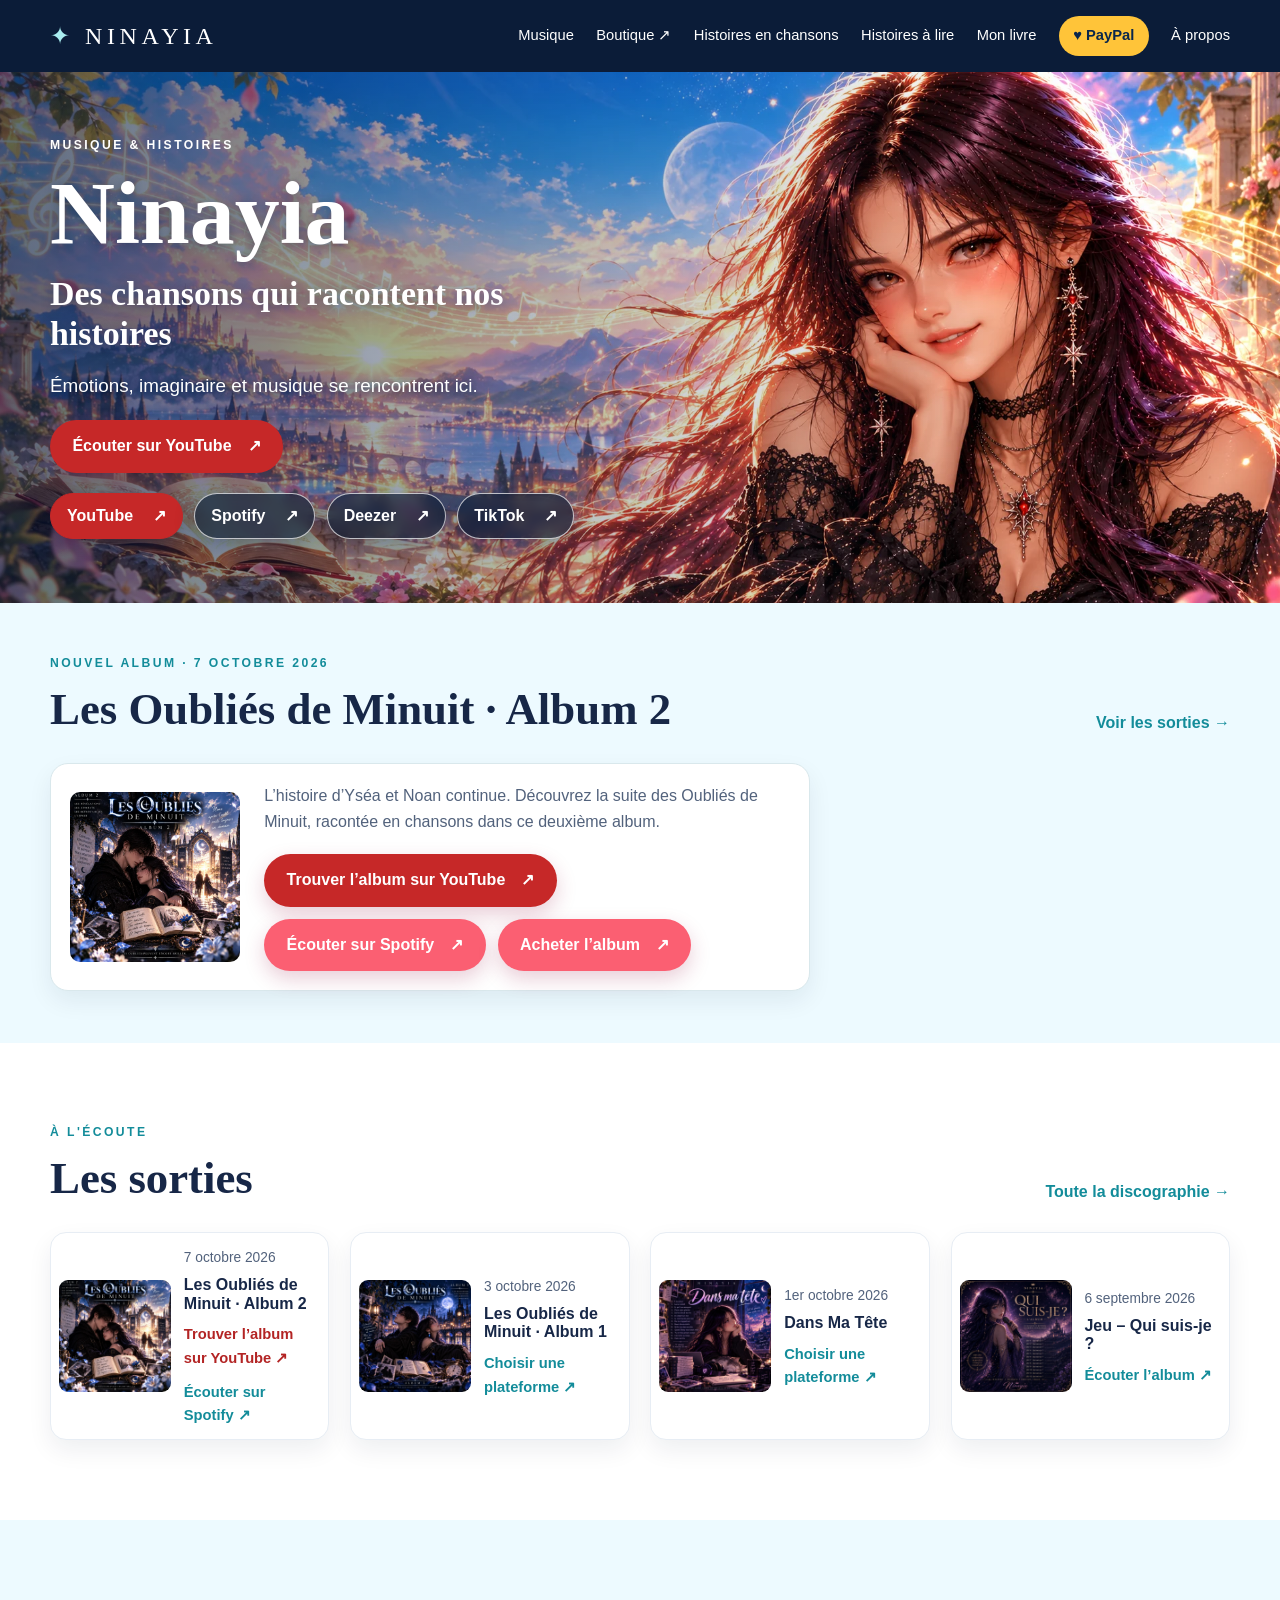
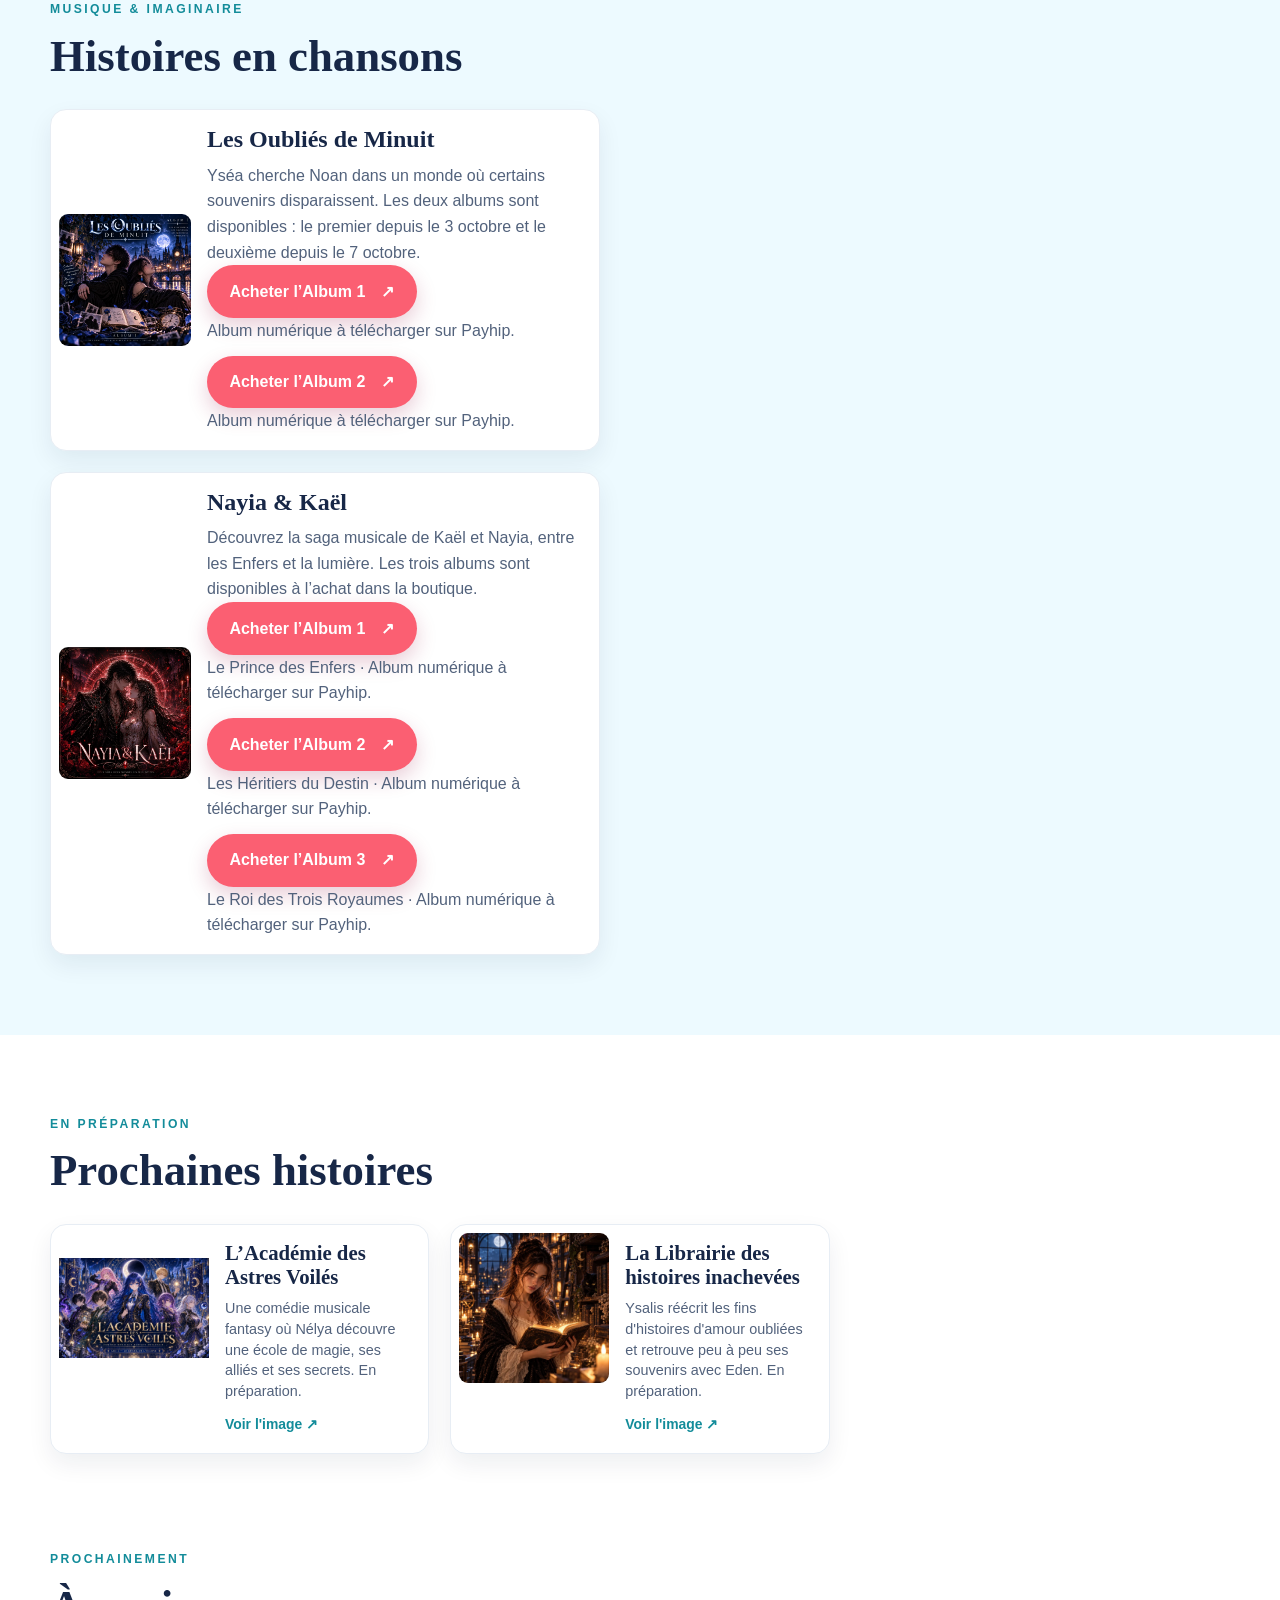
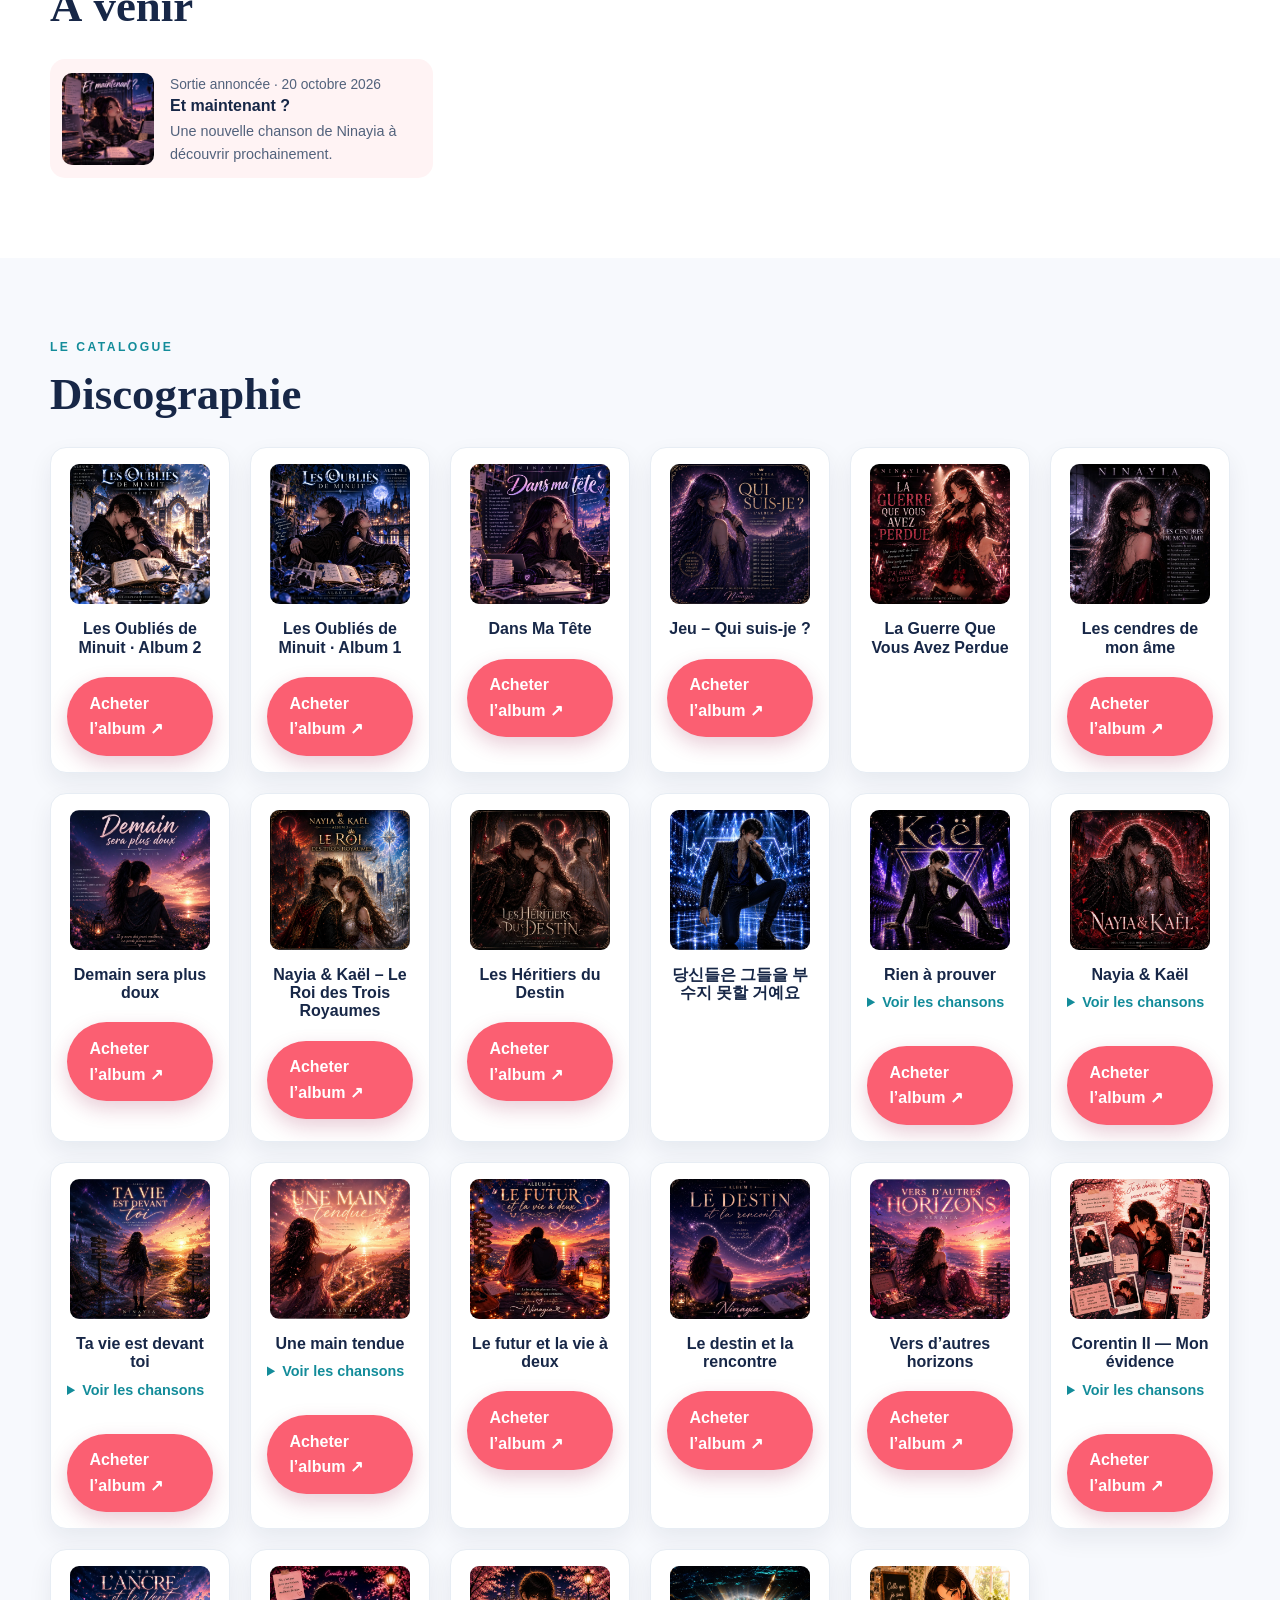
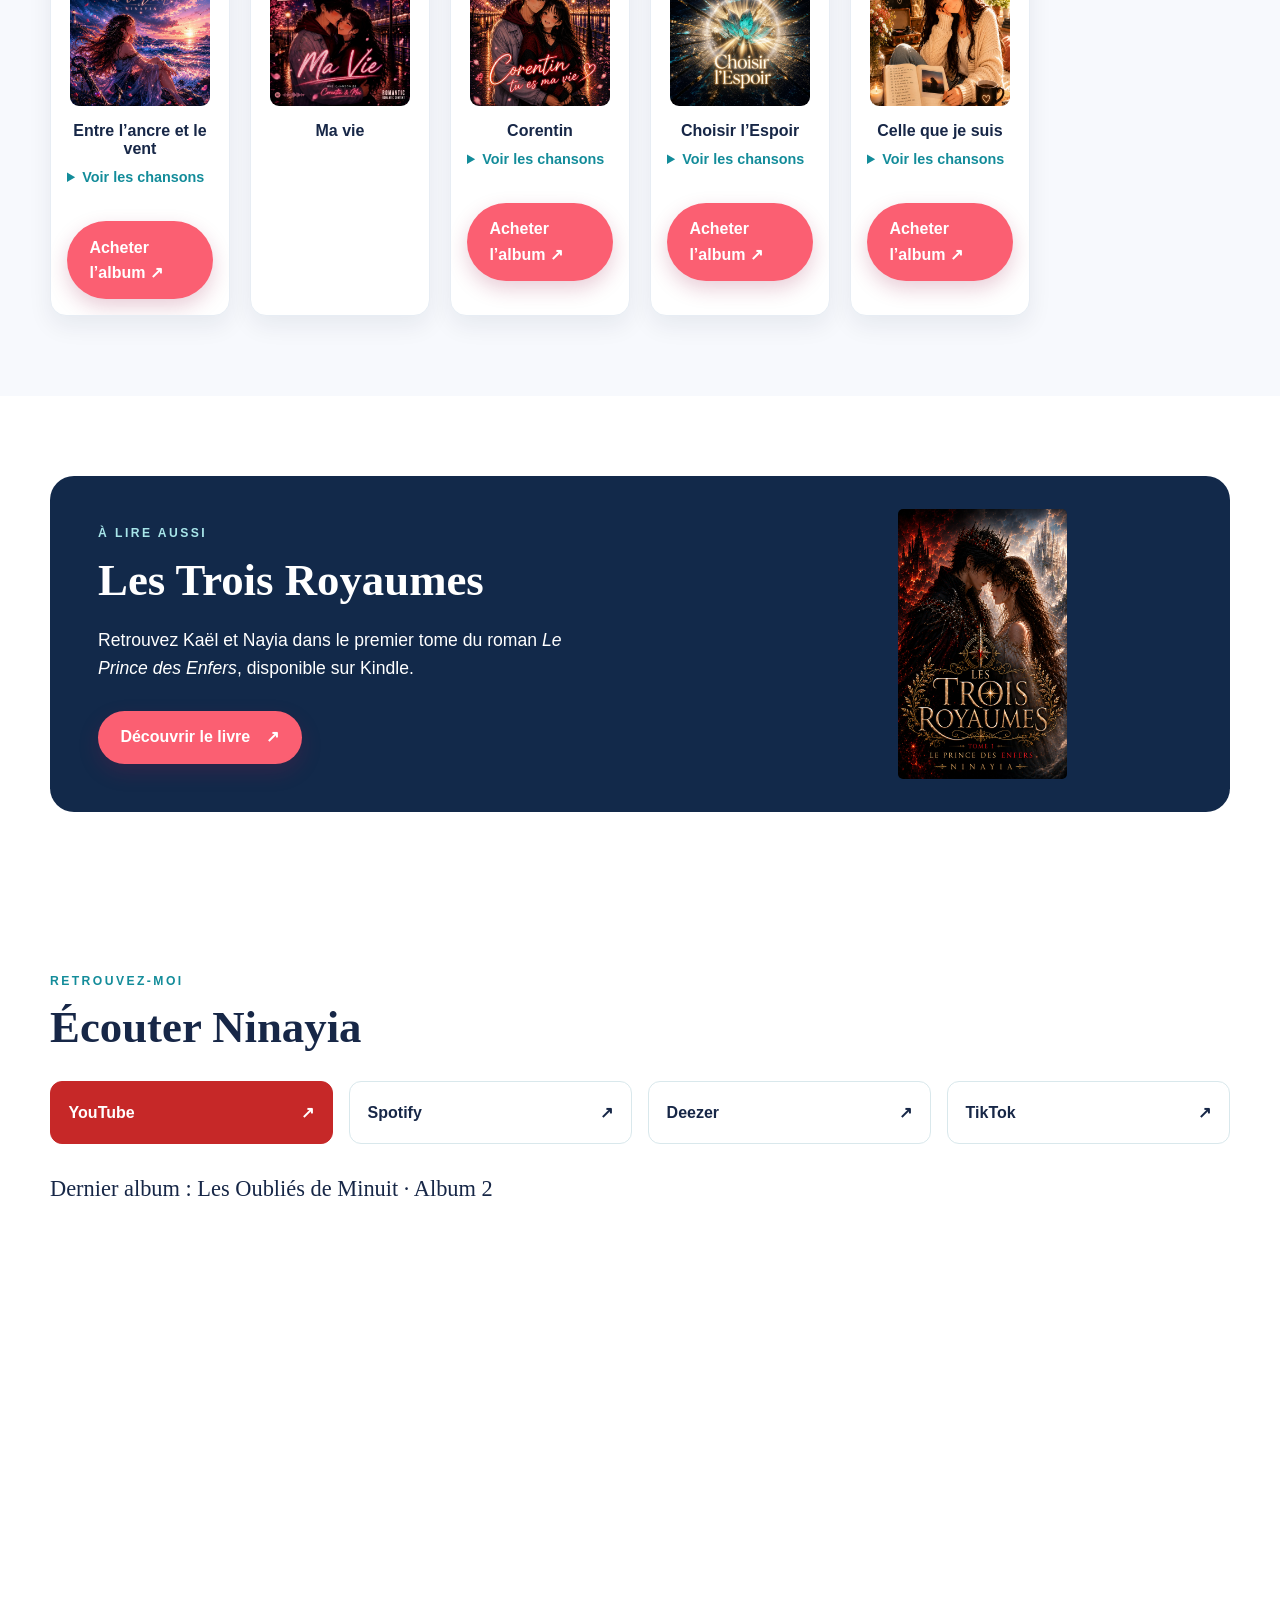
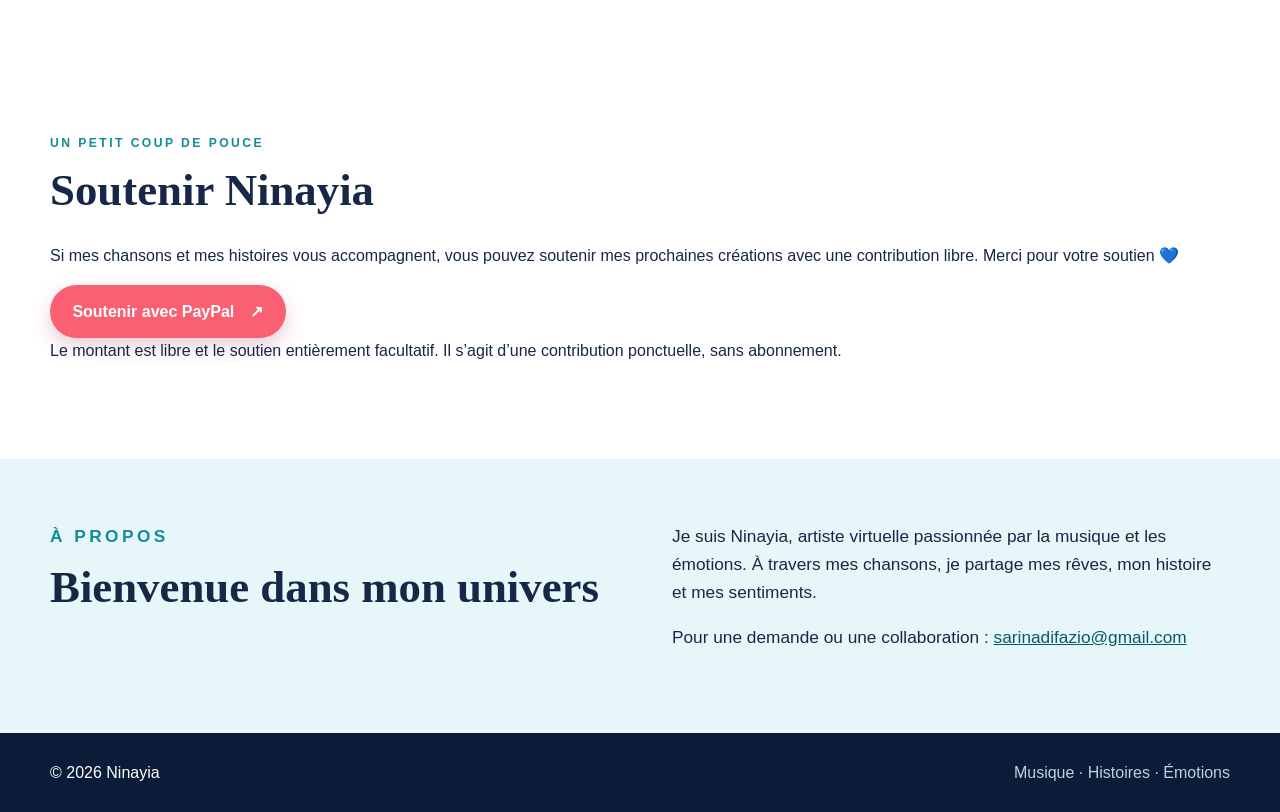
==== index.html @ a4e11595 "Refresh catalogue cache for Ta vie est devant toi" ====
<!doctype html>
<html lang="fr">
<head>
  <meta charset="utf-8">
  <meta name="viewport" content="width=device-width, initial-scale=1">
  <meta name="google-site-verification" content="YjbAkp1KEgw3qsGIYtXvXOA59APlcBihhkhhGOFup78" />
  <meta name="description" content="Découvrez Ninayia : albums, chansons originales et histoires racontées en musique. Explorez les univers de Nayia et Kaël, Les Oubliés de Minuit et les prochaines histoires.">
  <link rel="canonical" href="https://sarinadi.github.io/Ninayia/">
  <meta property="og:type" content="website">
  <meta property="og:title" content="Ninayia — Musique et histoires en chansons">
  <meta property="og:description" content="Chansons originales, albums et univers fantastiques racontés en musique.">
  <meta property="og:url" content="https://sarinadi.github.io/Ninayia/">
  <title>Ninayia — Albums, musique et histoires en chansons</title>
  <link rel="stylesheet" href="style.css?v=20261009-paypal">
  <style>
    .youtube-primary{background:#c62828;color:#fff}
    .youtube-primary:hover,.youtube-primary:focus-visible{background:#a61f1f;color:#fff}
    .hero-platforms .youtube-primary,.platforms .youtube-primary{background:#c62828;color:#fff;border-color:#c62828}
    .hero-platforms .youtube-primary:hover,.platforms .youtube-primary:hover{background:#a61f1f;color:#fff}
    .listening-actions{display:flex;flex-wrap:wrap;gap:.75rem;align-items:center}
    .release-card .youtube-link{display:block;color:#b32424}
  </style>
</head>
<body>
  <a class="skip" href="#contenu">Aller au contenu</a>
  <header class="site-header"><nav class="nav wrap" aria-label="Navigation principale">
    <a class="brand" href="index.html" aria-label="Ninayia, accueil"><span aria-hidden="true">✦</span> NINAYIA</a>
    <div class="nav-links"><a href="#musique">Musique</a><a href="https://payhip.com/Ninayia" target="_blank" rel="noopener noreferrer">Boutique <span aria-hidden="true">↗</span></a><a href="#histoires">Histoires en chansons</a><a href="histoires.html">Histoires à lire</a><a href="livre.html">Mon livre</a><a class="paypal-nav" href="https://www.paypal.com/donate/?business=97RWQAK34L696&amp;no_recurring=1&amp;currency_code=EUR" target="_blank" rel="noopener noreferrer" aria-label="Soutenir Ninayia avec PayPal">♥ PayPal</a><a href="#apropos">À propos</a></div>
  </nav></header>
  <main id="contenu">
    <section class="hero" aria-labelledby="hero-title"><div class="hero-inner wrap">
      <p class="eyebrow">Musique & histoires</p><h1 id="hero-title"><span class="hero-name">Ninayia</span><span class="hero-line">Des chansons qui racontent nos histoires</span></h1>
      <p>Émotions, imaginaire et musique se rencontrent ici.</p><a class="button youtube-primary" href="https://www.youtube.com/@Ninayia29" target="_blank" rel="noopener noreferrer">Écouter sur YouTube <span aria-hidden="true">↗</span></a>
      <nav class="hero-platforms" aria-label="Retrouver Ninayia sur les plateformes">
        <a class="youtube-primary" href="https://www.youtube.com/@Ninayia29" target="_blank" rel="noopener noreferrer">YouTube <span aria-hidden="true">↗</span></a>
        <a href="https://open.spotify.com/intl-fr/artist/1R3pg5xXF15uyrTNSZ6ivT" target="_blank" rel="noopener noreferrer">Spotify <span aria-hidden="true">↗</span></a>
        <a href="https://www.deezer.com/fr/artist/387460251" target="_blank" rel="noopener noreferrer">Deezer <span aria-hidden="true">↗</span></a>
                <a href="https://www.tiktok.com/@ninayia29" target="_blank" rel="noopener noreferrer">TikTok <span aria-hidden="true">↗</span></a>
      </nav>
    </div></section>
    <section id="ecouter" class="section featured-listening" aria-labelledby="ecouter-title"><div class="wrap">
      <div class="section-heading"><div><p class="eyebrow">Nouvel album · 7 octobre 2026</p><h2 id="ecouter-title">Les Oubliés de Minuit · Album 2</h2></div><a class="text-link" href="#musique">Voir les sorties <span aria-hidden="true">→</span></a></div>
      <div class="featured-album"><img src="assets/covers/album-2-les-oublies-de-minuit.webp" alt="Jaquette de Les Oubliés de Minuit · Album 2" width="1000" height="1000"><div><p>L’histoire d’Yséa et Noan continue. Découvrez la suite des Oubliés de Minuit, racontée en chansons dans ce deuxième album.</p><div class="listening-actions"><a class="button youtube-primary" href="https://www.youtube.com/@Ninayia29/search?query=Les%20Oubli%C3%A9s%20de%20Minuit" target="_blank" rel="noopener noreferrer">Trouver l’album sur YouTube <span aria-hidden="true">↗</span></a><a class="button" href="https://open.spotify.com/album/0u3WfFBbKsYdzRd0jKQDyH" target="_blank" rel="noopener noreferrer">Écouter sur Spotify <span aria-hidden="true">↗</span></a><a class="button" href="https://payhip.com/b/RWbuJ" target="_blank" rel="noopener noreferrer">Acheter l’album <span aria-hidden="true">↗</span></a></div></div></div>
    </div></section>
    <section id="musique" class="section wrap">
      <div class="section-heading"><div><p class="eyebrow">À l'écoute</p><h2>Les sorties</h2></div><a class="text-link" href="#discographie">Toute la discographie <span aria-hidden="true">→</span></a></div>
      <div class="release-grid">
        <article class="release-card"><img src="assets/covers/album-2-les-oublies-de-minuit.webp" alt="Jaquette de Les Oubliés de Minuit · Album 2" width="1000" height="1000"><div><span class="meta">7 octobre 2026</span><h3>Les Oubliés de Minuit · Album 2</h3><a class="text-link youtube-link" href="https://www.youtube.com/@Ninayia29/search?query=Les%20Oubli%C3%A9s%20de%20Minuit" target="_blank" rel="noopener noreferrer">Trouver l’album sur YouTube <span aria-hidden="true">↗</span></a><a class="text-link" href="https://open.spotify.com/album/0u3WfFBbKsYdzRd0jKQDyH" target="_blank" rel="noopener noreferrer">Écouter sur Spotify <span aria-hidden="true">↗</span></a></div></article>
        <article class="release-card"><img src="assets/covers/album-1-les-oublies-de-minuit.webp" alt="Jaquette de Les Oubliés de Minuit · Album 1" width="1000" height="1000"><div><span class="meta">3 octobre 2026</span><h3>Les Oubliés de Minuit · Album 1</h3><a class="text-link" href="#plateformes">Choisir une plateforme <span aria-hidden="true">↗</span></a></div></article>
        <article class="release-card"><img src="assets/covers/dans-ma-tete.webp" alt="Jaquette de Dans Ma Tête" width="1000" height="1000"><div><span class="meta">1er octobre 2026</span><h3>Dans Ma Tête</h3><a class="text-link" href="#plateformes">Choisir une plateforme <span aria-hidden="true">↗</span></a></div></article>
        <article class="release-card"><img src="assets/covers/album-jeu-qui-suis-je.webp" alt="Jaquette de Jeu – Qui suis-je ?" width="1000" height="1000"><div><span class="meta">6 septembre 2026</span><h3>Jeu – Qui suis-je ?</h3><a class="text-link" href="#plateformes">Écouter l’album <span aria-hidden="true">↗</span></a></div></article>
      </div>
    </section>
    <section id="histoires" class="stories-section"><div class="wrap">
      <div class="section-heading"><div><p class="eyebrow">Musique & imaginaire</p><h2>Histoires en chansons</h2></div></div>
      <div class="story-grid">
        <article class="story-card"><img src="assets/covers/album-1-les-oublies-de-minuit.webp" alt="Jaquette de l'album 1 des Oubliés de Minuit" loading="lazy" width="1000" height="1000"><div><h3>Les Oubliés de Minuit</h3><p>Yséa cherche Noan dans un monde où certains souvenirs disparaissent. Les deux albums sont disponibles : le premier depuis le 3 octobre et le deuxième depuis le 7 octobre.</p><a class="button" href="https://payhip.com/b/GWx9a" target="_blank" rel="noopener noreferrer" aria-label="Acheter Les Oubliés de Minuit — Album 1 sur Payhip">Acheter l’Album 1 <span aria-hidden="true">↗</span></a><p>Album numérique à télécharger sur Payhip.</p><a class="button" href="https://payhip.com/b/RWbuJ" target="_blank" rel="noopener noreferrer" aria-label="Acheter Les Oubliés de Minuit — Album 2 sur Payhip" style="margin-top:.75rem">Acheter l’Album 2 <span aria-hidden="true">↗</span></a><p>Album numérique à télécharger sur Payhip.</p></div></article>
        <article class="story-card"><img src="assets/covers/nayia-kael.webp" alt="Jaquette de Nayia & Kaël" loading="lazy" width="1000" height="1000"><div><h3>Nayia & Kaël</h3><p>Découvrez la saga musicale de Kaël et Nayia, entre les Enfers et la lumière. Les trois albums sont disponibles à l’achat dans la boutique.</p><a class="button" href="https://payhip.com/b/iKWJe" target="_blank" rel="noopener noreferrer" aria-label="Acheter Kaël et Nayia — Album 1 : Le Prince des Enfers sur Payhip">Acheter l’Album 1 <span aria-hidden="true">↗</span></a><p>Le Prince des Enfers · Album numérique à télécharger sur Payhip.</p><a class="button" href="https://payhip.com/b/RAnzd" target="_blank" rel="noopener noreferrer" aria-label="Acheter Kaël et Nayia — Album 2 : Les Héritiers du Destin sur Payhip" style="margin-top:.75rem">Acheter l’Album 2 <span aria-hidden="true">↗</span></a><p>Les Héritiers du Destin · Album numérique à télécharger sur Payhip.</p><a class="button" href="https://payhip.com/b/3WVhT" target="_blank" rel="noopener noreferrer" aria-label="Acheter Kaël et Nayia — Album 3 : Le Roi des Trois Royaumes sur Payhip" style="margin-top:.75rem">Acheter l’Album 3 <span aria-hidden="true">↗</span></a><p>Le Roi des Trois Royaumes · Album numérique à télécharger sur Payhip.</p></div></article>
      </div>
    </div></section>
    <section id="prochaines-histoires" class="section wrap future-stories">
      <div class="section-heading"><div><p class="eyebrow">En préparation</p><h2>Prochaines histoires</h2></div></div>
      <div class="story-grid future-grid">
        <article class="story-card"><img src="assets/stories/academie-astres-voiles.webp" alt="Nélya, Mélya, Elyan, Kaïros, Naël, Elarys et Astréa devant l’Académie des Astres Voilés" loading="lazy" width="1536" height="1024"><div><h3>L’Académie des Astres Voilés</h3><p>Une comédie musicale fantasy où Nélya découvre une école de magie, ses alliés et ses secrets. En préparation.</p><a class="text-link" href="assets/stories/academie-astres-voiles.webp" target="_blank" rel="noopener">Voir l'image ↗</a></div></article>
        <article class="story-card"><img src="assets/stories/librairie-ysalis.webp" alt="Ysalis et un livre lumineux dans la librairie des histoires inachevées" loading="lazy" width="800" height="800"><div><h3>La Librairie des histoires inachevées</h3><p>Ysalis réécrit les fins d'histoires d'amour oubliées et retrouve peu à peu ses souvenirs avec Eden. En préparation.</p><a class="text-link" href="assets/stories/librairie-ysalis.webp" target="_blank" rel="noopener">Voir l'image ↗</a></div></article>
      </div>
    </section>
    <section id="a-venir" class="section wrap upcoming" aria-labelledby="a-venir-title">
      <div class="section-heading"><div><p class="eyebrow">Prochainement</p><h2 id="a-venir-title">À venir</h2></div></div>
      <div class="upcoming-grid"><article><img src="assets/covers/et-maintenant.svg" alt="Jaquette originale de Et maintenant ?" width="800" height="800" loading="lazy"><div><span class="meta">Sortie annoncée · 20 octobre 2026</span><h3>Et maintenant ?</h3><p>Une nouvelle chanson de Ninayia à découvrir prochainement.</p></div></article></div>
    </section>
    <section id="discographie" class="section discography"><div class="wrap"><div class="section-heading"><div><p class="eyebrow">Le catalogue</p><h2>Discographie</h2></div></div><div id="catalogue" class="catalogue-grid"></div></div></section>
    <section class="book-teaser wrap"><div><p class="eyebrow">À lire aussi</p><h2>Les Trois Royaumes</h2><p>Retrouvez Kaël et Nayia dans le premier tome du roman <em>Le Prince des Enfers</em>, disponible sur Kindle.</p><a class="button" href="livre.html">Découvrir le livre <span aria-hidden="true">↗</span></a></div><div class="book-teaser-art"><img src="assets/couverture-les-trois-royaumes.jpg" alt="Couverture du roman Les Trois Royaumes" loading="lazy" width="1248" height="2048"></div></section>
    <section id="plateformes" class="section wrap"><div class="section-heading"><div><p class="eyebrow">Retrouvez-moi</p><h2>Écouter Ninayia</h2></div></div><div class="platforms">
        <a class="youtube-primary" href="https://www.youtube.com/@Ninayia29" target="_blank" rel="noopener noreferrer">YouTube <span aria-hidden="true">↗</span></a>
      <a href="https://open.spotify.com/intl-fr/artist/1R3pg5xXF15uyrTNSZ6ivT" target="_blank" rel="noopener noreferrer">Spotify <span aria-hidden="true">↗</span></a>
      <a href="https://www.deezer.com/fr/artist/387460251" target="_blank" rel="noopener noreferrer">Deezer <span aria-hidden="true">↗</span></a>
            <a href="https://www.tiktok.com/@ninayia29" target="_blank" rel="noopener noreferrer">TikTok <span aria-hidden="true">↗</span></a>
    </div><div class="spotify-embed"><h3>Dernier album : Les Oubliés de Minuit · Album 2</h3><iframe title="Écouter Les Oubliés de Minuit · Album 2 sur Spotify" src="https://open.spotify.com/embed/album/0u3WfFBbKsYdzRd0jKQDyH" width="100%" height="352" style="border:0;border-radius:14px" allow="autoplay; clipboard-write; encrypted-media; fullscreen; picture-in-picture" loading="lazy"></iframe></div></section>
    <section id="soutenir" class="section wrap" aria-labelledby="soutenir-title">
      <div class="section-heading"><div><p class="eyebrow">Un petit coup de pouce</p><h2 id="soutenir-title">Soutenir Ninayia</h2></div></div>
      <p>Si mes chansons et mes histoires vous accompagnent, vous pouvez soutenir mes prochaines créations avec une contribution libre. Merci pour votre soutien 💙</p>
      <a class="button" href="https://www.paypal.com/donate/?business=97RWQAK34L696&amp;no_recurring=1&amp;currency_code=EUR" target="_blank" rel="noopener noreferrer">Soutenir avec PayPal <span aria-hidden="true">↗</span></a>
      <p>Le montant est libre et le soutien entièrement facultatif. Il s’agit d’une contribution ponctuelle, sans abonnement.</p>
    </section>
    <section id="apropos" class="about-section"><div class="wrap about-layout"><div><p class="eyebrow">À propos</p><h2>Bienvenue dans mon univers</h2></div><div><p>Je suis Ninayia, artiste virtuelle passionnée par la musique et les émotions. À travers mes chansons, je partage mes rêves, mon histoire et mes sentiments.</p><p>Pour une demande ou une collaboration : <a href="mailto:sarinadifazio@gmail.com">sarinadifazio@gmail.com</a></p></div></div></section>
  </main>
  <footer><div class="wrap">© 2026 Ninayia <span>Musique · Histoires · Émotions</span></div></footer>
  <script src="catalogue.js?v=20261010-boutique-ta-vie" defer></script>
<!-- Cloudflare Web Analytics -->
<script type="module" src="https://static.cloudflareinsights.com/beacon.min.js" data-cf-beacon='{"token":"de4c307391a5448eb5fc16b803e5e9bb"}'></script>
<!-- End Cloudflare Web Analytics -->
</body>
</html>
---- style.css ----
:root{--navy:#0b1c38;--ink:#172747;--muted:#52627c;--coral:#fb5f72;--teal:#138c9a;--paper:#fff;--mist:#edfaff}
*{box-sizing:border-box}html{scroll-behavior:smooth}body{margin:0;background:var(--paper);color:var(--ink);font:1rem/1.6 "Segoe UI",Arial,sans-serif}img{display:block;max-width:100%}a{color:inherit}h1,h2,h3,p{margin-top:0}h1,h2,h3{line-height:1.15}h1,h2,.brand{font-family:Georgia,serif}.wrap{width:min(1180px,calc(100% - 40px));margin-inline:auto}.skip{position:absolute;left:-999px;top:0;background:white;z-index:20;padding:1rem}.skip:focus{left:0}.site-header{background:var(--navy);color:white;position:sticky;top:0;z-index:10}.nav{display:flex;align-items:center;justify-content:space-between;gap:1.5rem;min-height:72px}.brand{text-decoration:none;letter-spacing:.19em;font-size:1.5rem;white-space:nowrap}.brand span{color:#a9edf0}.nav-links{display:flex;align-items:center;gap:1.4rem;flex-wrap:wrap}.nav-links a{text-decoration:none;font-size:.92rem}.nav-links a:hover,.nav-links a:focus-visible{color:#ffc6c2}a:focus-visible,summary:focus-visible{outline:3px solid #00b7c8;outline-offset:4px}.hero{background:#265d95 url("assets/ninayia-banner.webp") center/cover no-repeat;min-height:520px;color:#fff;display:flex;align-items:center;position:relative}.hero:before{content:"";position:absolute;inset:0;background:linear-gradient(90deg,rgba(4,23,56,.64),rgba(4,23,56,.25) 46%,transparent 78%)}.hero-inner{position:relative;padding-block:4rem}.hero h1{font-size:clamp(2.5rem,5.4vw,5.2rem);max-width:630px;margin-bottom:1rem;text-shadow:0 2px 12px #0b1c3866}.hero p:not(.eyebrow){font-size:1.18rem;max-width:450px;text-shadow:0 2px 8px #071c49}.eyebrow{color:var(--teal);font-size:.76rem;font-weight:800;letter-spacing:.2em;text-transform:uppercase;margin-bottom:.7rem}.hero .eyebrow{color:#fff}.button{display:inline-flex;gap:1rem;align-items:center;text-decoration:none;background:var(--coral);color:white;font-weight:700;border-radius:999px;padding:.85rem 1.4rem;box-shadow:0 8px 20px #99184836}.button:hover{background:#df4259}.section{padding-block:5rem}.section-heading{display:flex;justify-content:space-between;align-items:end;gap:1.5rem;margin-bottom:1.7rem}.section h2,.stories-section h2,.about-section h2,.book-teaser h2{font-size:clamp(2rem,3.5vw,3.4rem);margin:0}.text-link{color:var(--teal);font-weight:700;text-decoration:none}.release-grid{display:grid;grid-template-columns:repeat(4,1fr);gap:1.3rem}.release-card,.story-card,.catalogue-card{border:1px solid #e7edf4;border-radius:16px;overflow:hidden;background:#fff;box-shadow:0 10px 25px #101d3712}.release-card img,.catalogue-card img{width:100%;aspect-ratio:1;object-fit:cover}.release-card div{padding:1rem 1.15rem 1.25rem}.release-card h3{font-size:1.12rem;margin:.4rem 0 0}.meta{color:var(--muted);font-size:.86rem}.stories-section{padding-block:5rem;background:var(--mist)}.story-grid{display:grid;grid-template-columns:repeat(3,1fr);gap:1.3rem}.story-card img,.story-type{width:100%;height:230px;object-fit:cover;object-position:center 35%}.story-card div:last-child{padding:1.2rem}.story-card h3{font-family:Georgia,serif;font-size:1.5rem;margin-bottom:.55rem}.story-card p{color:var(--muted);margin:0}.story-illustrated{background:#142546;color:white}.story-type{display:grid;place-items:center;font-family:Georgia,serif;font-size:7rem;color:#fed59b;background:radial-gradient(circle at 50% 45%,#6786be,#294370 55%,#142546);height:230px}.story-illustrated p{color:#dae8f6}.upcoming{padding-top:4.5rem}.upcoming-grid{display:grid;grid-template-columns:repeat(3,1fr);gap:1rem}.upcoming-grid article{display:flex;gap:1rem;align-items:center;padding:.75rem;border-radius:15px;background:#fff3f4}.upcoming-grid img{width:92px;aspect-ratio:1;object-fit:cover;border-radius:10px}.upcoming-grid h3{font-size:1rem;margin:0 0 .3rem}.upcoming-grid p{color:var(--muted);margin:0;font-size:.9rem}.discography{background:#f7f9fd}.catalogue-grid{display:grid;grid-template-columns:repeat(auto-fill,minmax(180px,1fr));gap:1.25rem}.catalogue-card h3{font-size:1rem;margin:0;padding:1rem 1rem .25rem}.catalogue-card details{padding:.2rem 1rem 1rem}.catalogue-card summary{cursor:pointer;color:var(--teal);font-weight:700;font-size:.9rem}.catalogue-card ul{padding-left:1.2rem;font-size:.88rem;color:var(--muted);max-height:240px;overflow:auto}.catalogue-card li{margin:.25rem 0}.book-teaser{display:grid;grid-template-columns:1fr 42%;align-items:center;gap:3rem;margin-block:5rem;background:#12294a;color:white;border-radius:24px;overflow:hidden}.book-teaser>div:first-child{padding:3rem}.book-teaser .eyebrow{color:#a8e6ea}.book-teaser p:not(.eyebrow){max-width:500px;font-size:1.1rem;margin:1.2rem 0 1.8rem}.book-teaser-art img{width:100%;height:390px;object-fit:cover}.platforms{display:grid;grid-template-columns:repeat(4,1fr);gap:1rem}.platforms a{border:1px solid #d9e8ec;border-radius:12px;padding:1.1rem;text-decoration:none;font-weight:700;display:flex;justify-content:space-between}.platforms a:hover{background:var(--mist)}.about-section{background:#e7f6f8;padding-block:4rem}.about-layout{display:grid;grid-template-columns:1fr 1fr;gap:4rem}.about-layout p{font-size:1.08rem}.about-layout a{color:#095a69}footer{background:var(--navy);color:#fff;padding:1.7rem 0}footer .wrap{display:flex;justify-content:space-between;gap:1rem}footer span{color:#bcd2df}
.book-page{min-height:calc(100vh - 150px);padding-block:5rem}.book-layout{display:grid;grid-template-columns:minmax(260px,390px) 1fr;gap:4rem;align-items:center}.book-art{border-radius:15px;overflow:hidden;box-shadow:0 20px 60px #0b1c3830}.book-art img{width:100%;height:auto}.book-copy h1{font:clamp(2.5rem,5vw,4.5rem)/1.07 Georgia,serif}.book-copy .subtitle{font:1.5rem Georgia,serif;color:var(--teal)}.book-copy p{max-width:660px}.book-copy .button{margin-top:1rem}.book-note{font-size:.9rem;color:var(--muted)}
.missing-cover{display:grid;place-items:center;aspect-ratio:1;background:radial-gradient(circle,#566ab1,#152a5c 65%,#0b1c38);color:#d7e2ff;font:5rem Georgia,serif}
.spotify-embed{margin-top:2rem;max-width:700px}
.hero-name{display:block;font-size:1.3em;line-height:1.02}.hero-line{display:block;font-size:.49em;line-height:1.2;max-width:560px;margin-top:.45em}
.release-card img,.catalogue-card img{height:auto;aspect-ratio:1;object-fit:cover}
.upcoming-grid img{height:92px}
@media(max-width:900px){.nav{align-items:flex-start;flex-direction:column;padding-block:.8rem;gap:.5rem}.nav-links{gap:.65rem 1rem}.hero{min-height:470px;background-position:57% center}.release-grid{grid-template-columns:repeat(2,1fr)}.story-grid{grid-template-columns:repeat(2,1fr)}.upcoming-grid{grid-template-columns:1fr 1fr}.platforms{grid-template-columns:repeat(2,1fr)}}
@media(max-width:620px){.wrap{width:min(100% - 28px,1180px)}.nav-links{font-size:.9rem}.hero{min-height:520px;background-position:67% center;align-items:end}.hero:before{background:linear-gradient(0deg,rgba(4,23,56,.89),rgba(4,23,56,.25) 75%)}.hero-inner{padding-block:2rem}.hero h1{font-size:2.45rem;max-width:360px}.hero p:not(.eyebrow){font-size:1rem}.section,.stories-section{padding-block:3.2rem}.section-heading{align-items:start;flex-direction:column;gap:.4rem}.release-grid,.story-grid,.upcoming-grid,.platforms{grid-template-columns:1fr 1fr}.story-card img,.story-type{height:160px}.story-card h3{font-size:1.2rem}.story-card div:last-child{padding:1rem}.story-card p{font-size:.9rem}.upcoming-grid{grid-template-columns:1fr}.book-teaser{grid-template-columns:1fr;margin-block:3rem}.book-teaser>div:first-child{padding:2rem}.book-teaser-art img{height:220px}.about-layout,.book-layout{grid-template-columns:1fr;gap:2rem}.book-page{padding-block:2.5rem}footer .wrap{flex-direction:column}.catalogue-grid{grid-template-columns:repeat(2,minmax(0,1fr))}}

/* Jaquettes compactes : proportions carrées et couvertures complètes. */
.release-card{display:flex;align-items:center;min-height:124px}
.release-card img{width:112px;height:112px;flex:0 0 112px;aspect-ratio:1;object-fit:contain;margin:.5rem 0 .5rem .5rem;border-radius:9px}
.release-card div{min-width:0;padding:.7rem .8rem}
.release-card h3{font-size:1rem;overflow-wrap:anywhere}
.catalogue-card img,.catalogue-card .missing-cover{width:140px;height:140px;aspect-ratio:1;object-fit:contain;margin:1rem auto 0;border-radius:9px}
.catalogue-card .missing-cover{font-size:3.5rem}
.catalogue-card h3{text-align:center;overflow-wrap:anywhere}
.story-card{display:flex;align-items:center;min-height:148px}
.story-card img,.story-card .story-type{width:132px;height:132px;flex:0 0 132px;aspect-ratio:1;object-fit:contain;object-position:center;margin:.5rem 0 .5rem .5rem;border-radius:9px}
.story-card .story-type{font-size:4rem}
.story-card div:last-child{min-width:0;padding:1rem}
.upcoming-grid img{width:92px;height:92px;flex:0 0 92px;aspect-ratio:1;object-fit:contain}
.book-teaser-art{display:flex;align-items:center;justify-content:center;padding:1.25rem}
.book-teaser-art img{width:auto;max-width:100%;height:270px;object-fit:contain;border-radius:5px}
@media(max-width:900px){.release-grid{grid-template-columns:repeat(2,minmax(0,1fr))}.story-grid{grid-template-columns:1fr}}
@media(max-width:620px){.release-grid,.story-grid{grid-template-columns:1fr}.release-card img{width:100px;height:100px;flex-basis:100px}.story-card img,.story-card .story-type{width:112px;height:112px;flex-basis:112px}.book-teaser-art img{height:220px}}
.stories-section .story-grid{grid-template-columns:minmax(0,550px)}
.future-stories{padding-bottom:1.5rem}
.future-grid .story-card{align-items:flex-start;min-height:180px}
.future-grid .story-card img{width:150px;height:150px;flex:0 0 150px;object-fit:contain}
.future-grid .story-card h3{font-size:1.3rem}
.future-grid .story-card p{font-size:.9rem;line-height:1.45}
.future-grid .story-card .text-link{display:inline-block;margin-top:.7rem;font-size:.87rem}
.spotify-embed h3{font:1.4rem Georgia,serif;margin-bottom:.8rem}
@media(max-width:620px){.future-grid .story-card img{width:112px;height:112px;flex-basis:112px}.future-grid .story-card h3{font-size:1.15rem}}

.featured-listening{background:var(--mist);padding-block:3.2rem}
.featured-listening .spotify-embed{max-width:760px;margin-top:0}
.featured-listening .spotify-embed p{color:var(--muted);margin-bottom:.9rem}
.featured-listening .spotify-embed iframe{display:block}
.release-card .text-link{display:inline-block;margin-top:.65rem;font-size:.92rem}

.featured-album{display:flex;align-items:center;gap:1.5rem;max-width:760px;padding:1.2rem;border:1px solid #d9e8ec;border-radius:18px;background:white;box-shadow:0 10px 25px #101d3712}
.featured-album img{width:170px;height:170px;flex:0 0 170px;object-fit:contain;border-radius:10px}
.featured-album p{color:var(--muted);margin-bottom:1.2rem}
@media(max-width:620px){.featured-album{align-items:flex-start;gap:1rem;padding:1rem}.featured-album img{width:108px;height:108px;flex-basis:108px}.featured-album .button{font-size:.88rem;padding:.7rem 1rem}}

/* Liens directs visibles sur la bannière. */
.hero-platforms{display:flex;flex-wrap:wrap;gap:.7rem;margin-top:1.25rem;max-width:660px}
.hero-platforms a{display:inline-flex;align-items:center;justify-content:space-between;gap:1.25rem;min-height:46px;padding:.55rem 1rem;border:1px solid #ffffffb3;border-radius:999px;background:#0b1c38a8;color:#fff;text-decoration:none;font-weight:700;box-shadow:0 6px 20px #071c494d;backdrop-filter:blur(6px)}
.hero-platforms a:hover,.hero-platforms a:focus-visible{background:#fff;color:#0b1c38}
@media(max-width:620px){.hero-platforms{display:grid;grid-template-columns:repeat(2,minmax(0,1fr));max-width:390px;gap:.55rem}.hero-platforms a{font-size:.88rem;padding:.55rem .85rem}.hero-inner{padding-bottom:2.2rem}}

/* Soutien visible dans la navigation principale. */
.nav-links .paypal-nav{display:inline-flex;align-items:center;justify-content:center;gap:.35rem;padding:.5rem .9rem;border-radius:999px;background:#ffc439;color:#09264c;font-weight:800;white-space:nowrap}
.nav-links .paypal-nav:hover,.nav-links .paypal-nav:focus-visible{background:#ffdc7c;color:#09264c}
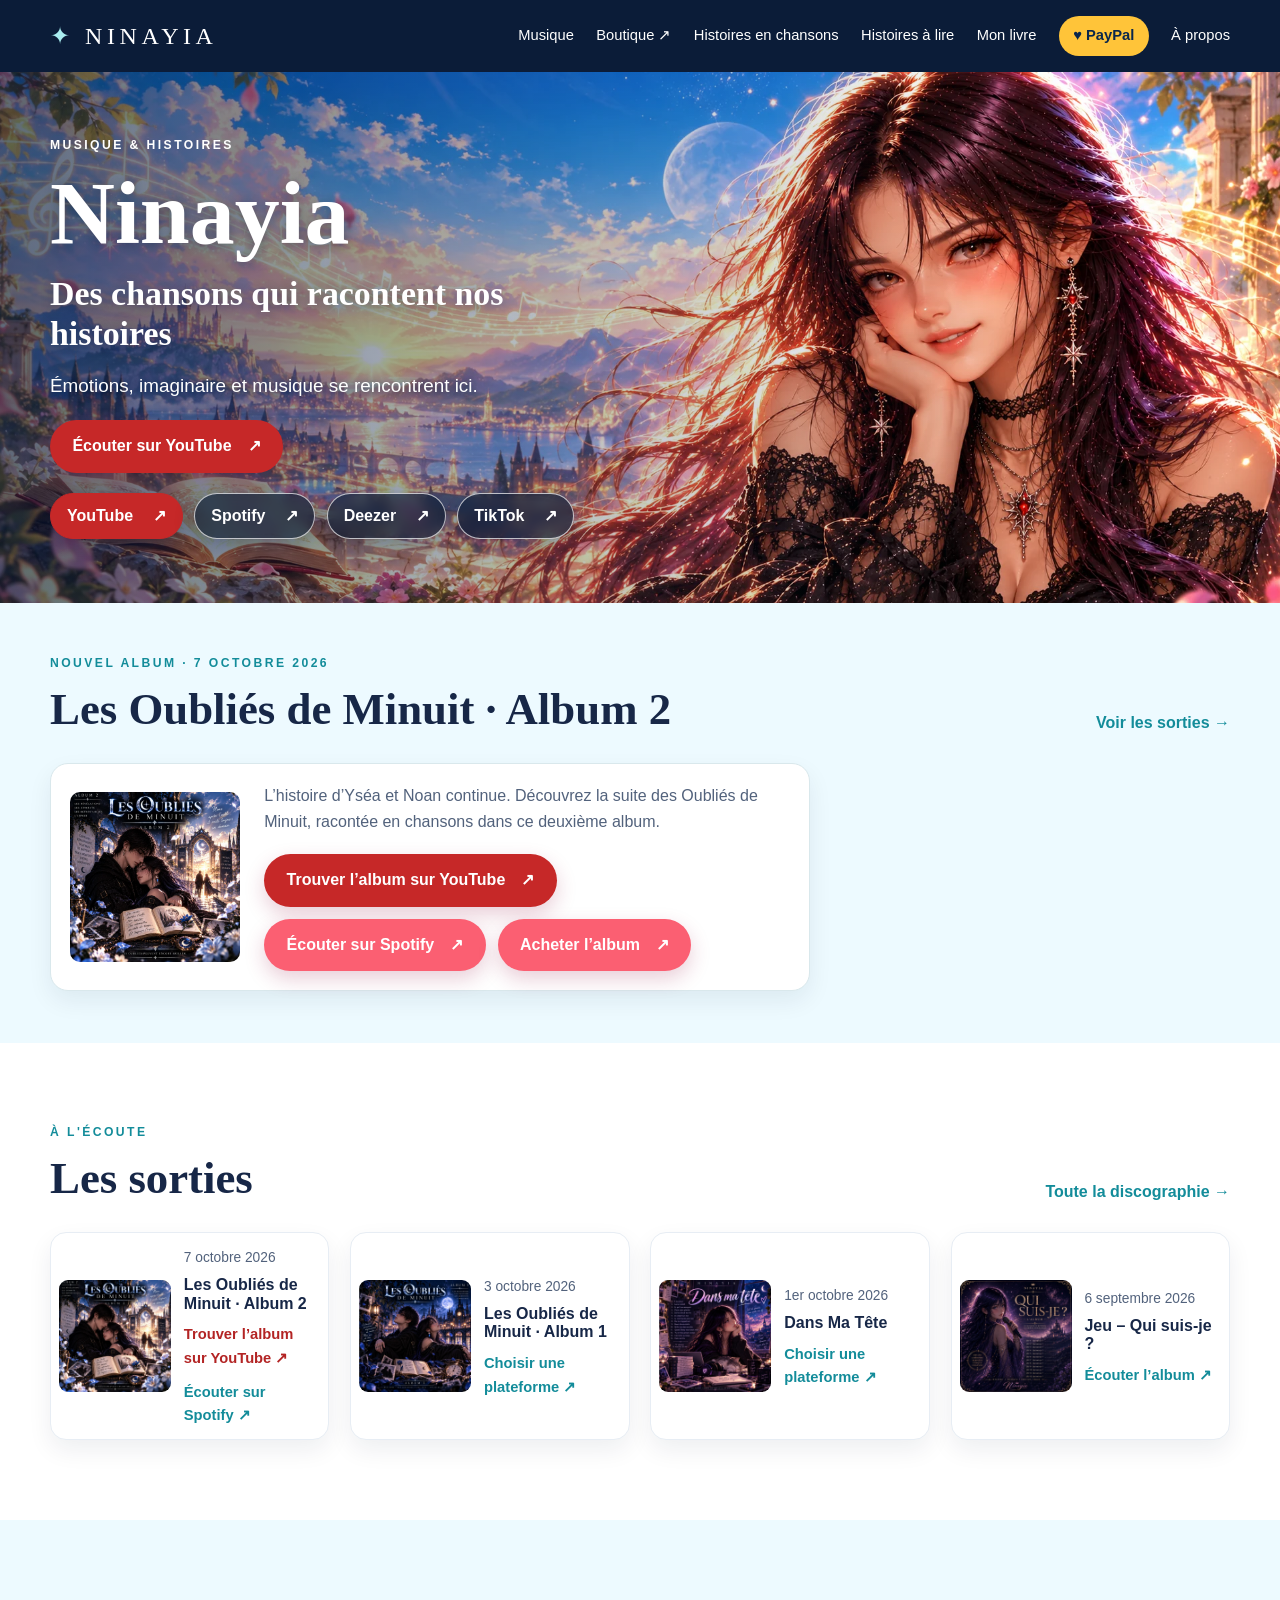
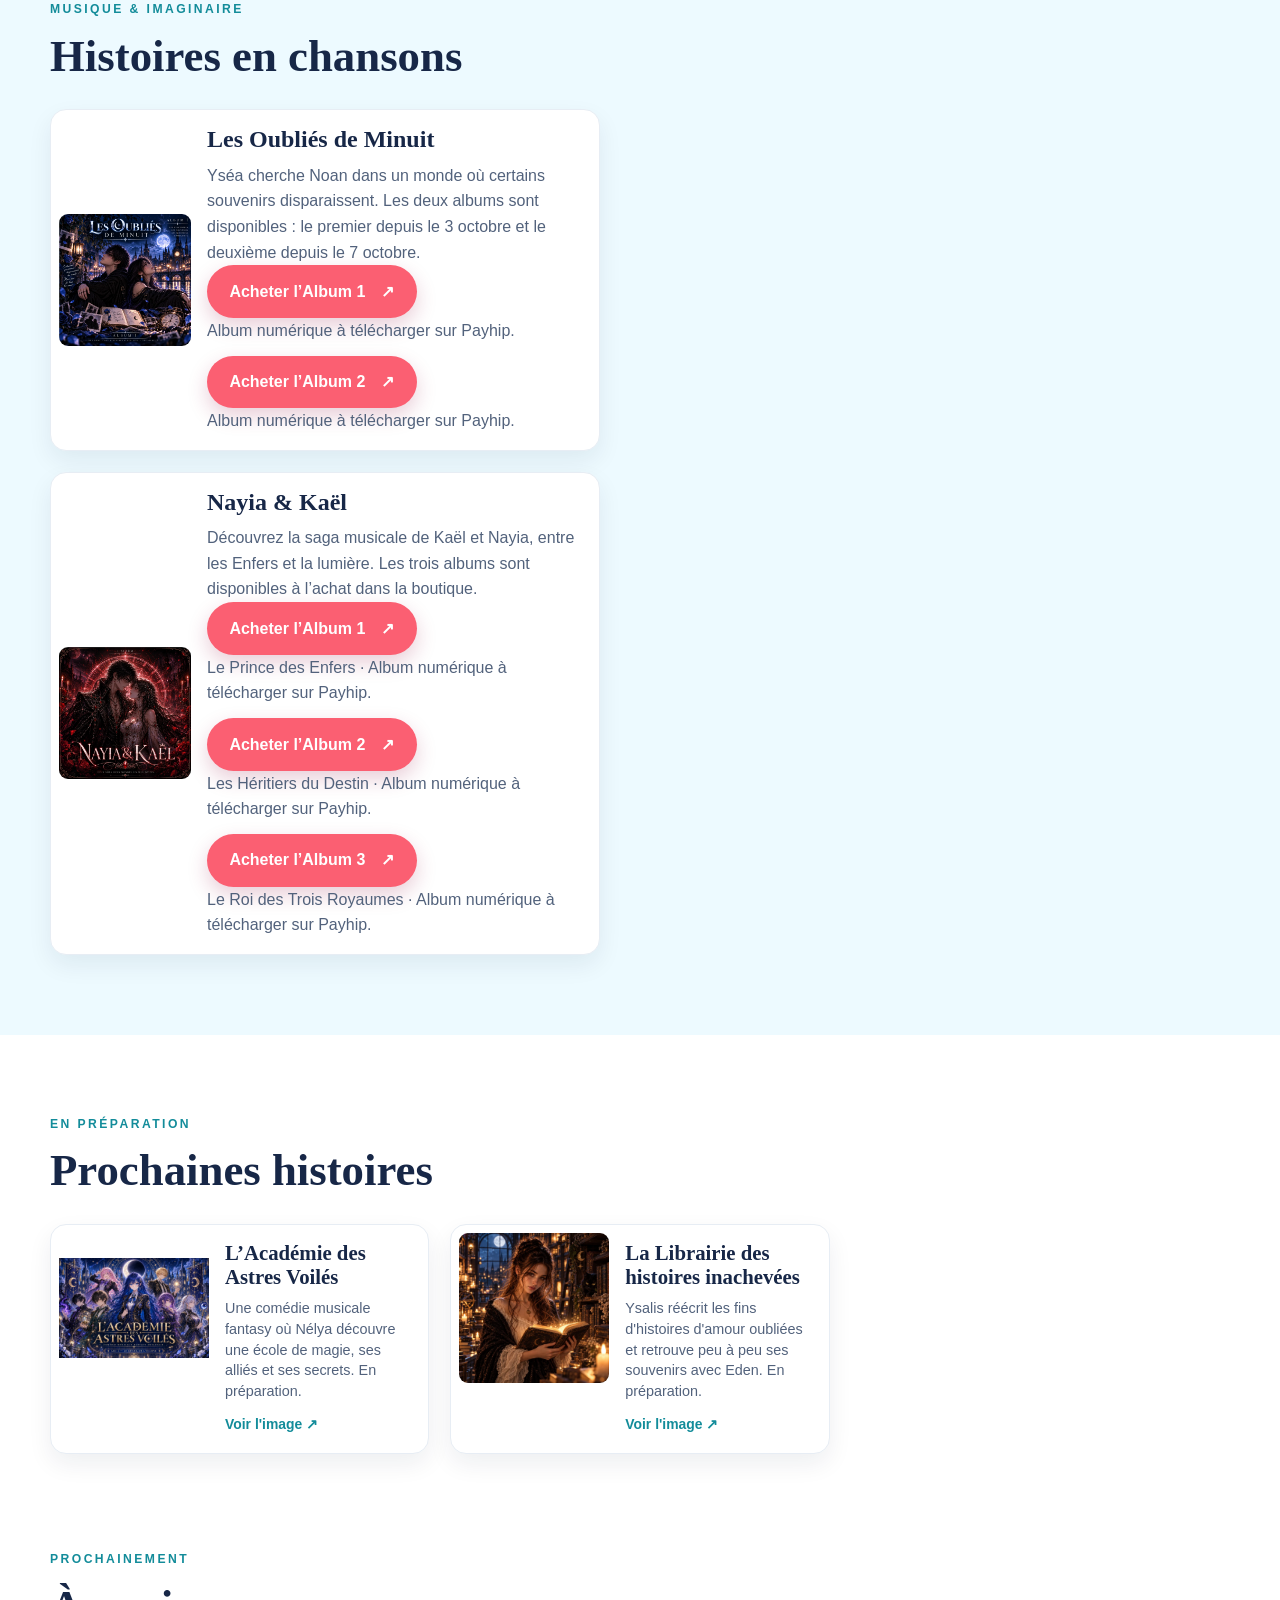
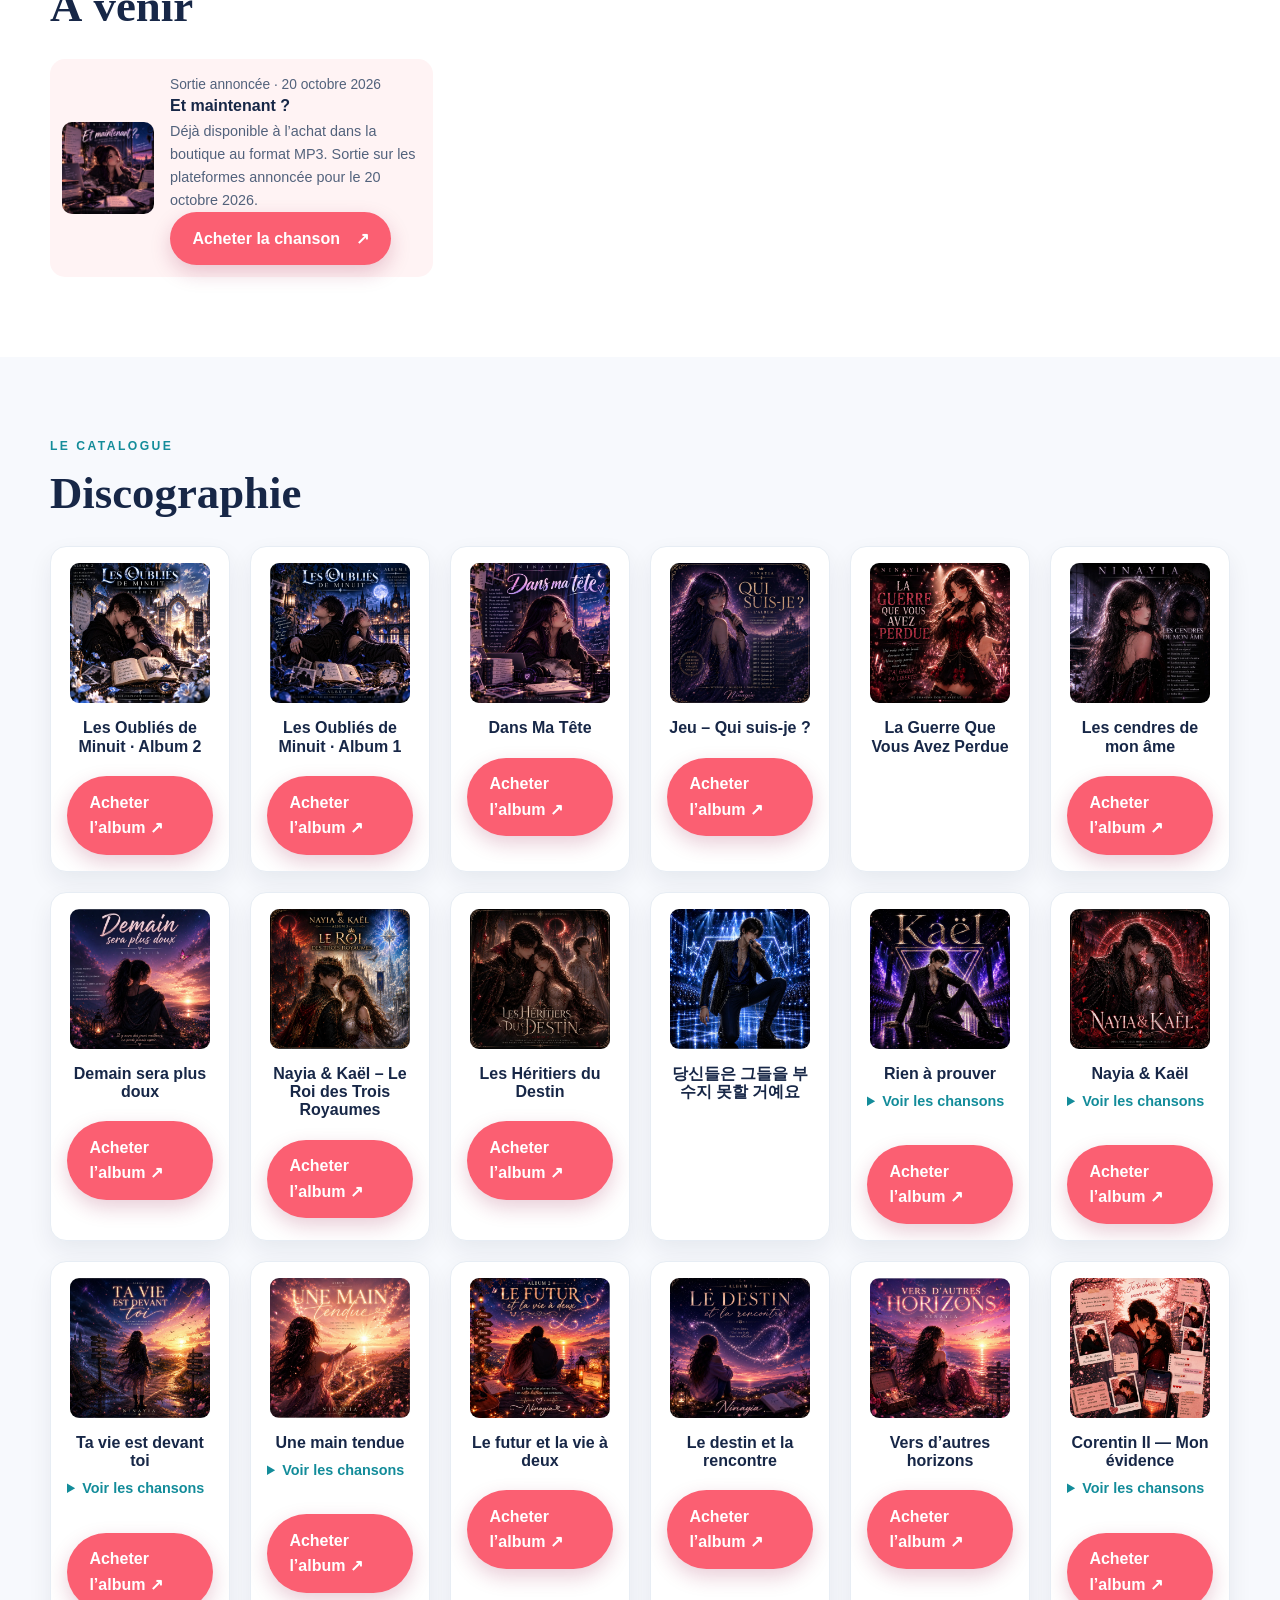
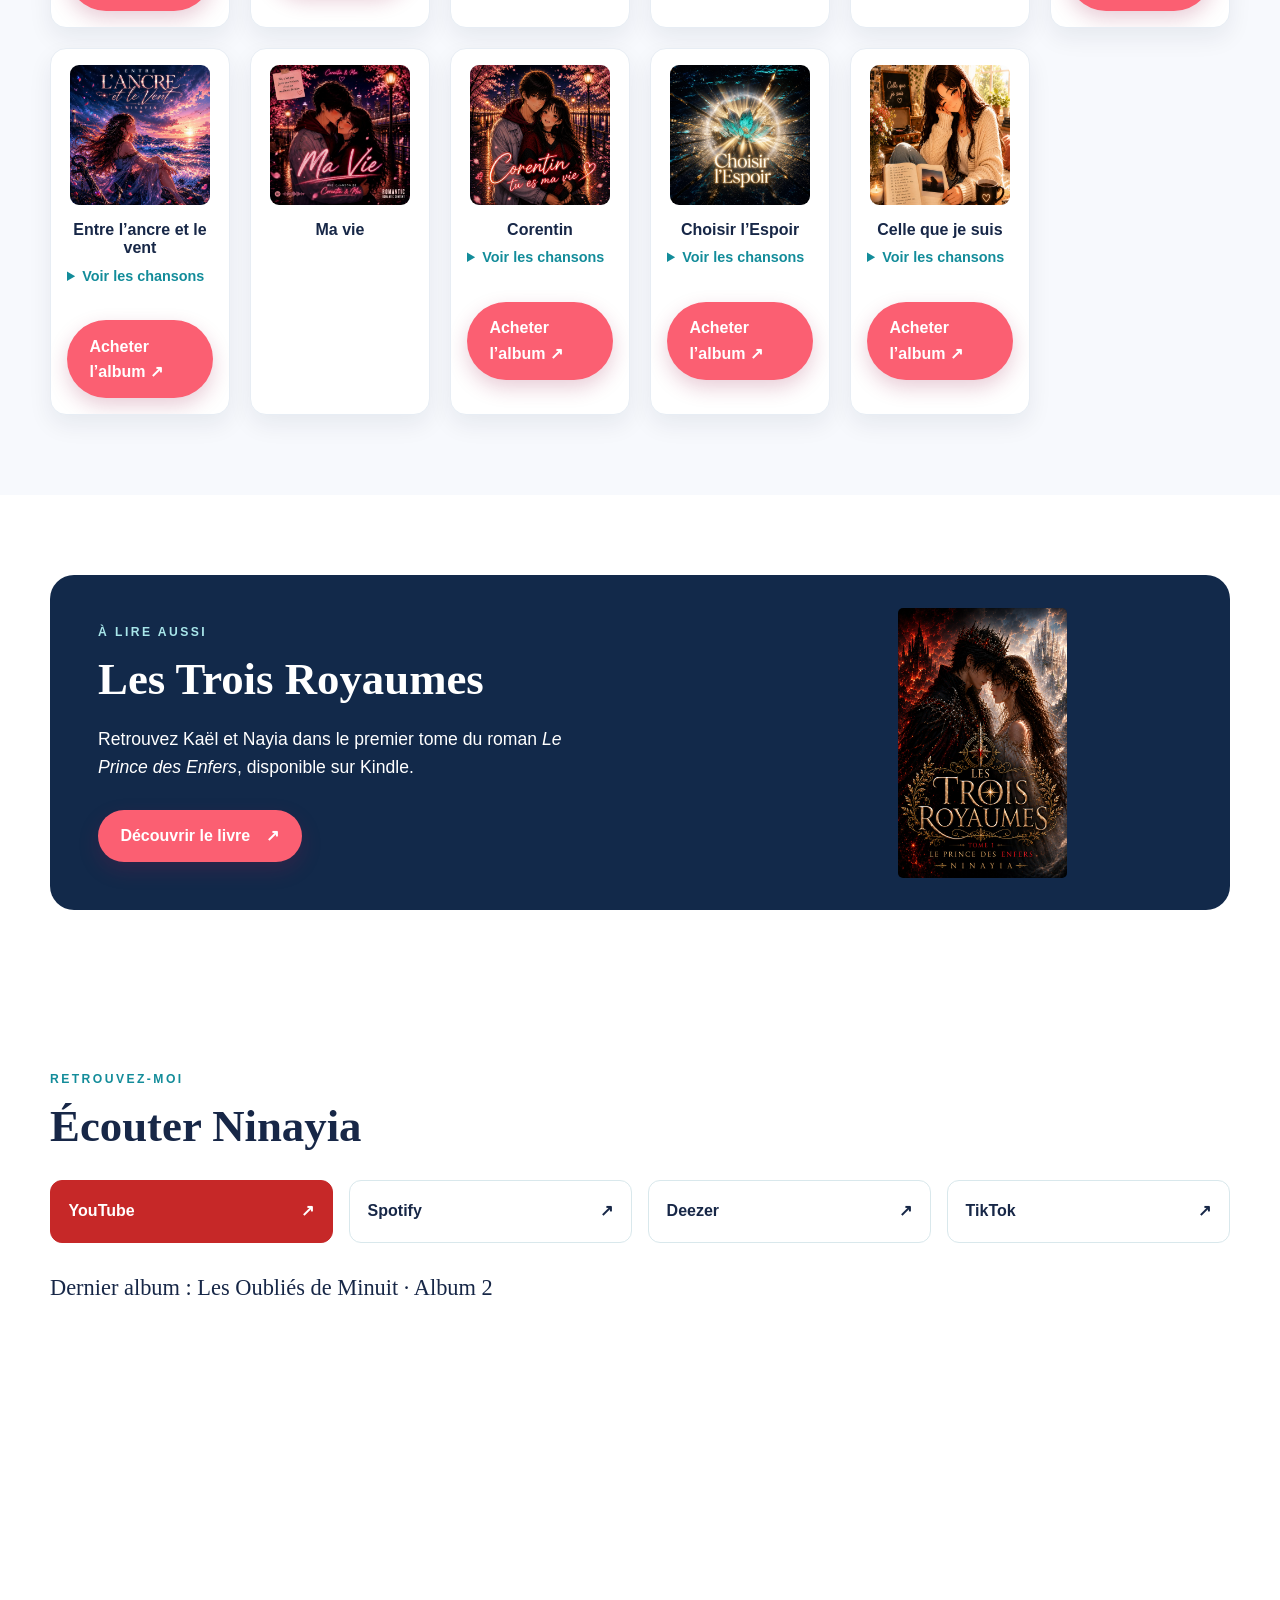
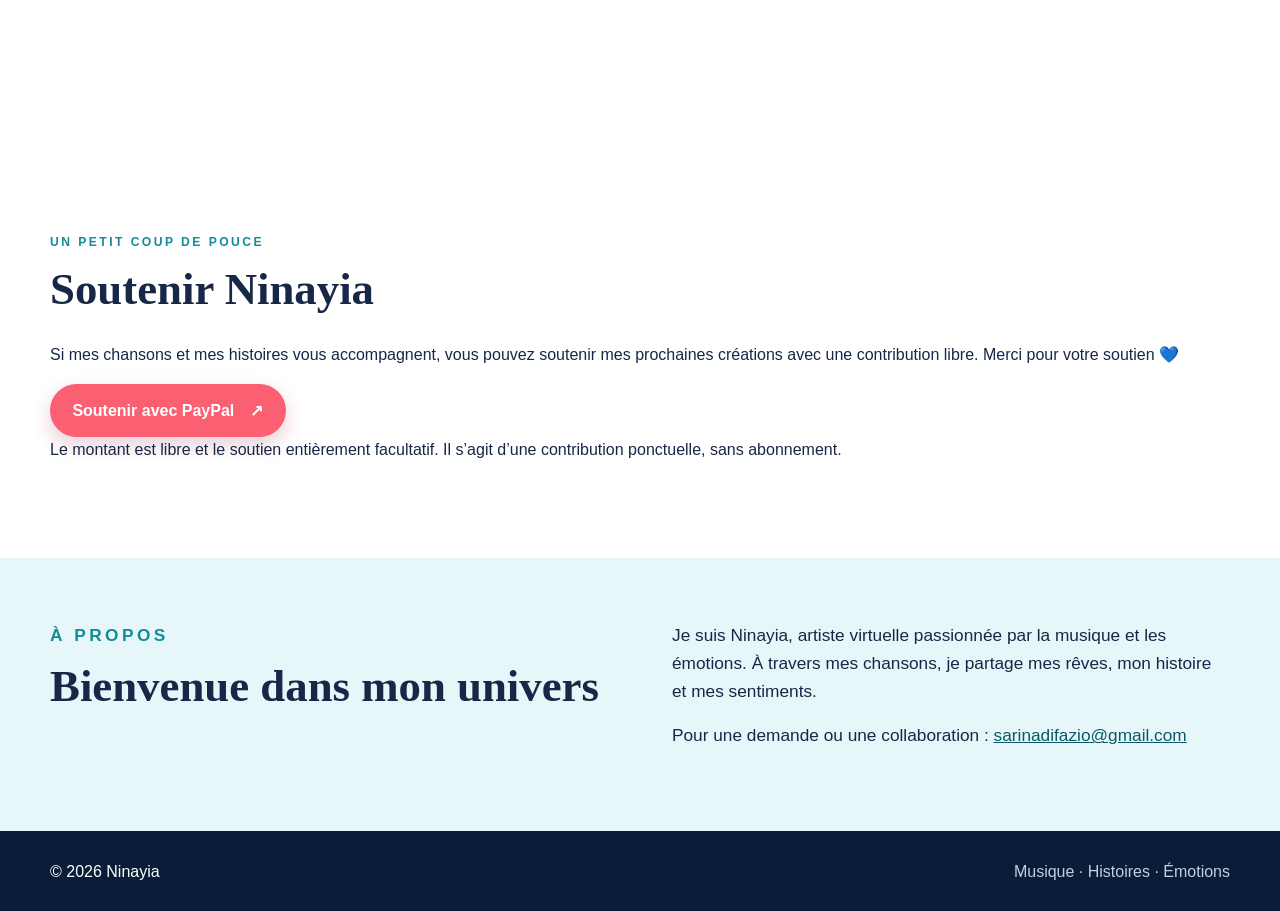
==== commit e028f9ca: "Add Payhip purchase button for Et maintenant single" ====
--- a/index.html
+++ b/index.html
@@ -67,7 +67,7 @@
     </section>
     <section id="a-venir" class="section wrap upcoming" aria-labelledby="a-venir-title">
       <div class="section-heading"><div><p class="eyebrow">Prochainement</p><h2 id="a-venir-title">À venir</h2></div></div>
-      <div class="upcoming-grid"><article><img src="assets/covers/et-maintenant.svg" alt="Jaquette originale de Et maintenant ?" width="800" height="800" loading="lazy"><div><span class="meta">Sortie annoncée · 20 octobre 2026</span><h3>Et maintenant ?</h3><p>Une nouvelle chanson de Ninayia à découvrir prochainement.</p></div></article></div>
+      <div class="upcoming-grid"><article><img src="assets/covers/et-maintenant.svg" alt="Jaquette originale de Et maintenant ?" width="800" height="800" loading="lazy"><div><span class="meta">Sortie annoncée · 20 octobre 2026</span><h3>Et maintenant ?</h3><p>Déjà disponible à l’achat dans la boutique au format MP3. Sortie sur les plateformes annoncée pour le 20 octobre 2026.</p><a class="button" href="https://payhip.com/b/plUEw" target="_blank" rel="noopener noreferrer" aria-label="Acheter la chanson Et maintenant ? sur Payhip">Acheter la chanson <span aria-hidden="true">↗</span></a></div></article></div>
     </section>
     <section id="discographie" class="section discography"><div class="wrap"><div class="section-heading"><div><p class="eyebrow">Le catalogue</p><h2>Discographie</h2></div></div><div id="catalogue" class="catalogue-grid"></div></div></section>
     <section class="book-teaser wrap"><div><p class="eyebrow">À lire aussi</p><h2>Les Trois Royaumes</h2><p>Retrouvez Kaël et Nayia dans le premier tome du roman <em>Le Prince des Enfers</em>, disponible sur Kindle.</p><a class="button" href="livre.html">Découvrir le livre <span aria-hidden="true">↗</span></a></div><div class="book-teaser-art"><img src="assets/couverture-les-trois-royaumes.jpg" alt="Couverture du roman Les Trois Royaumes" loading="lazy" width="1248" height="2048"></div></section>
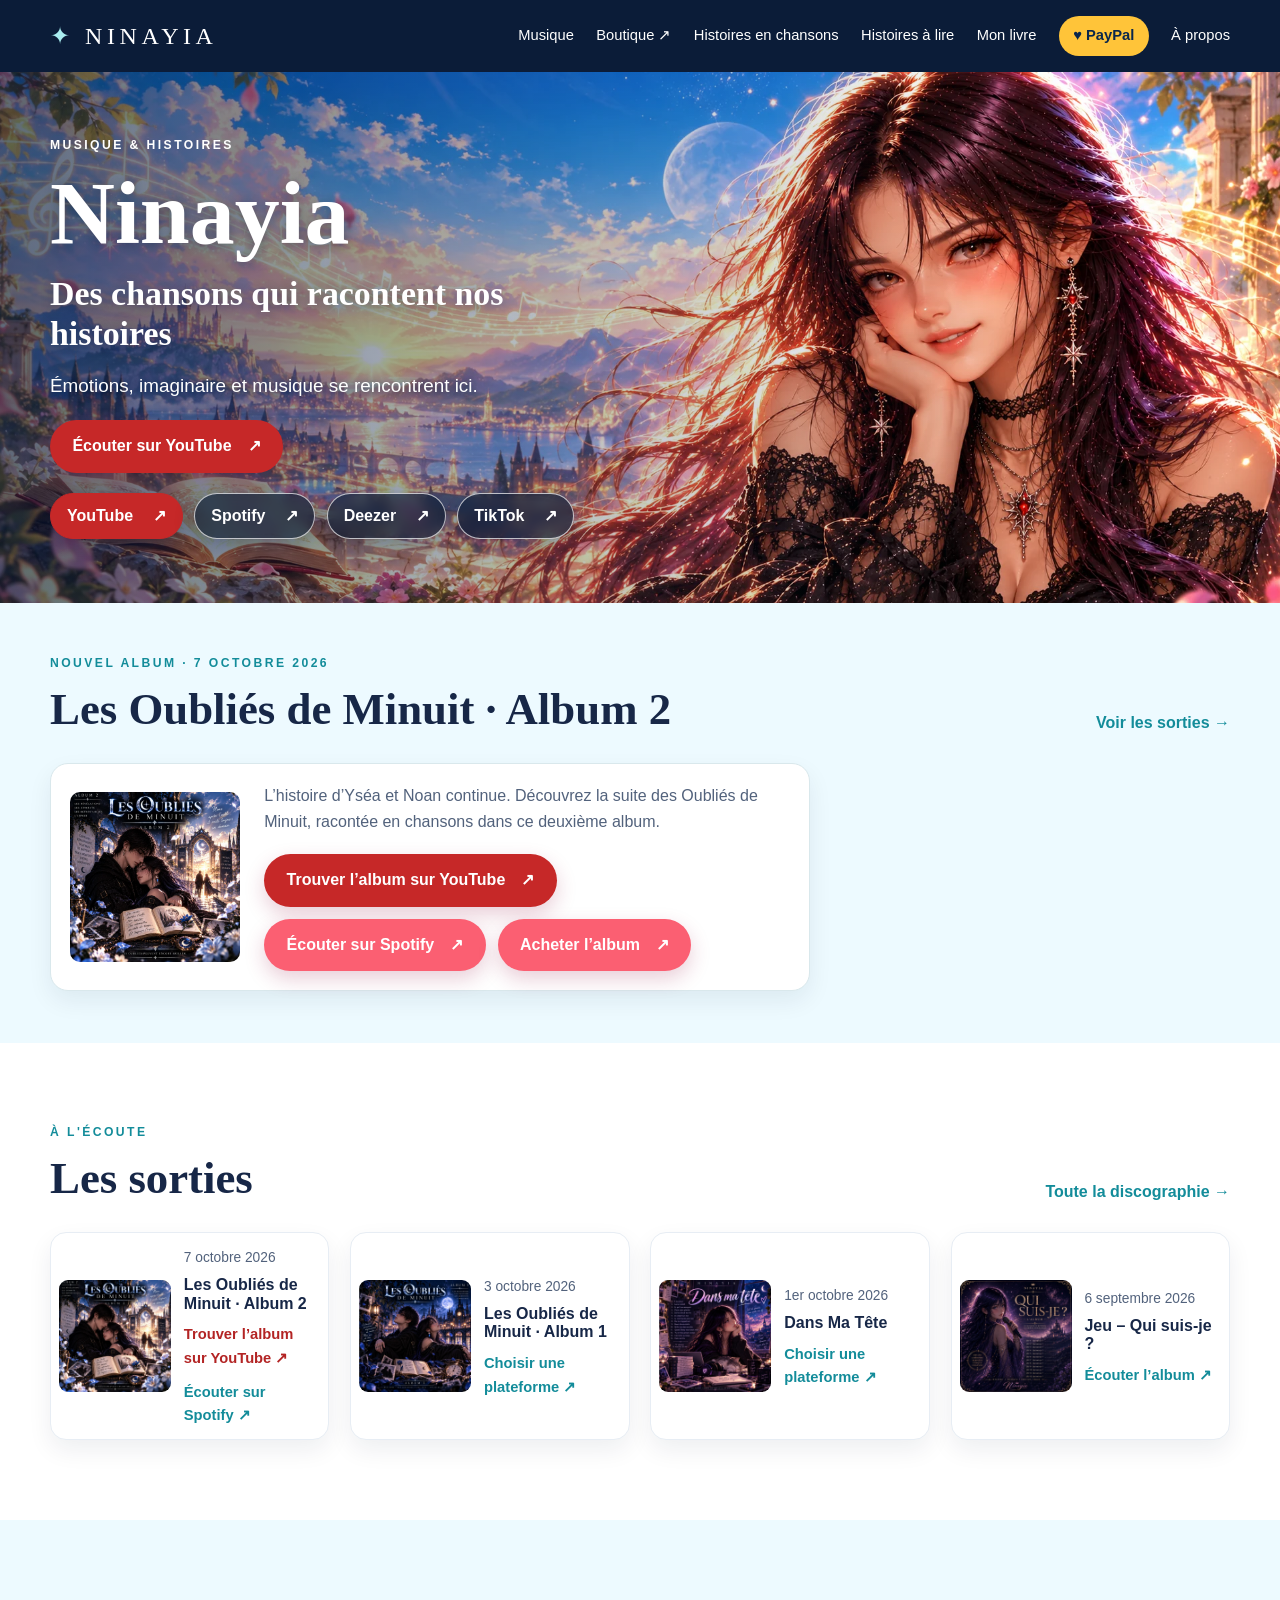
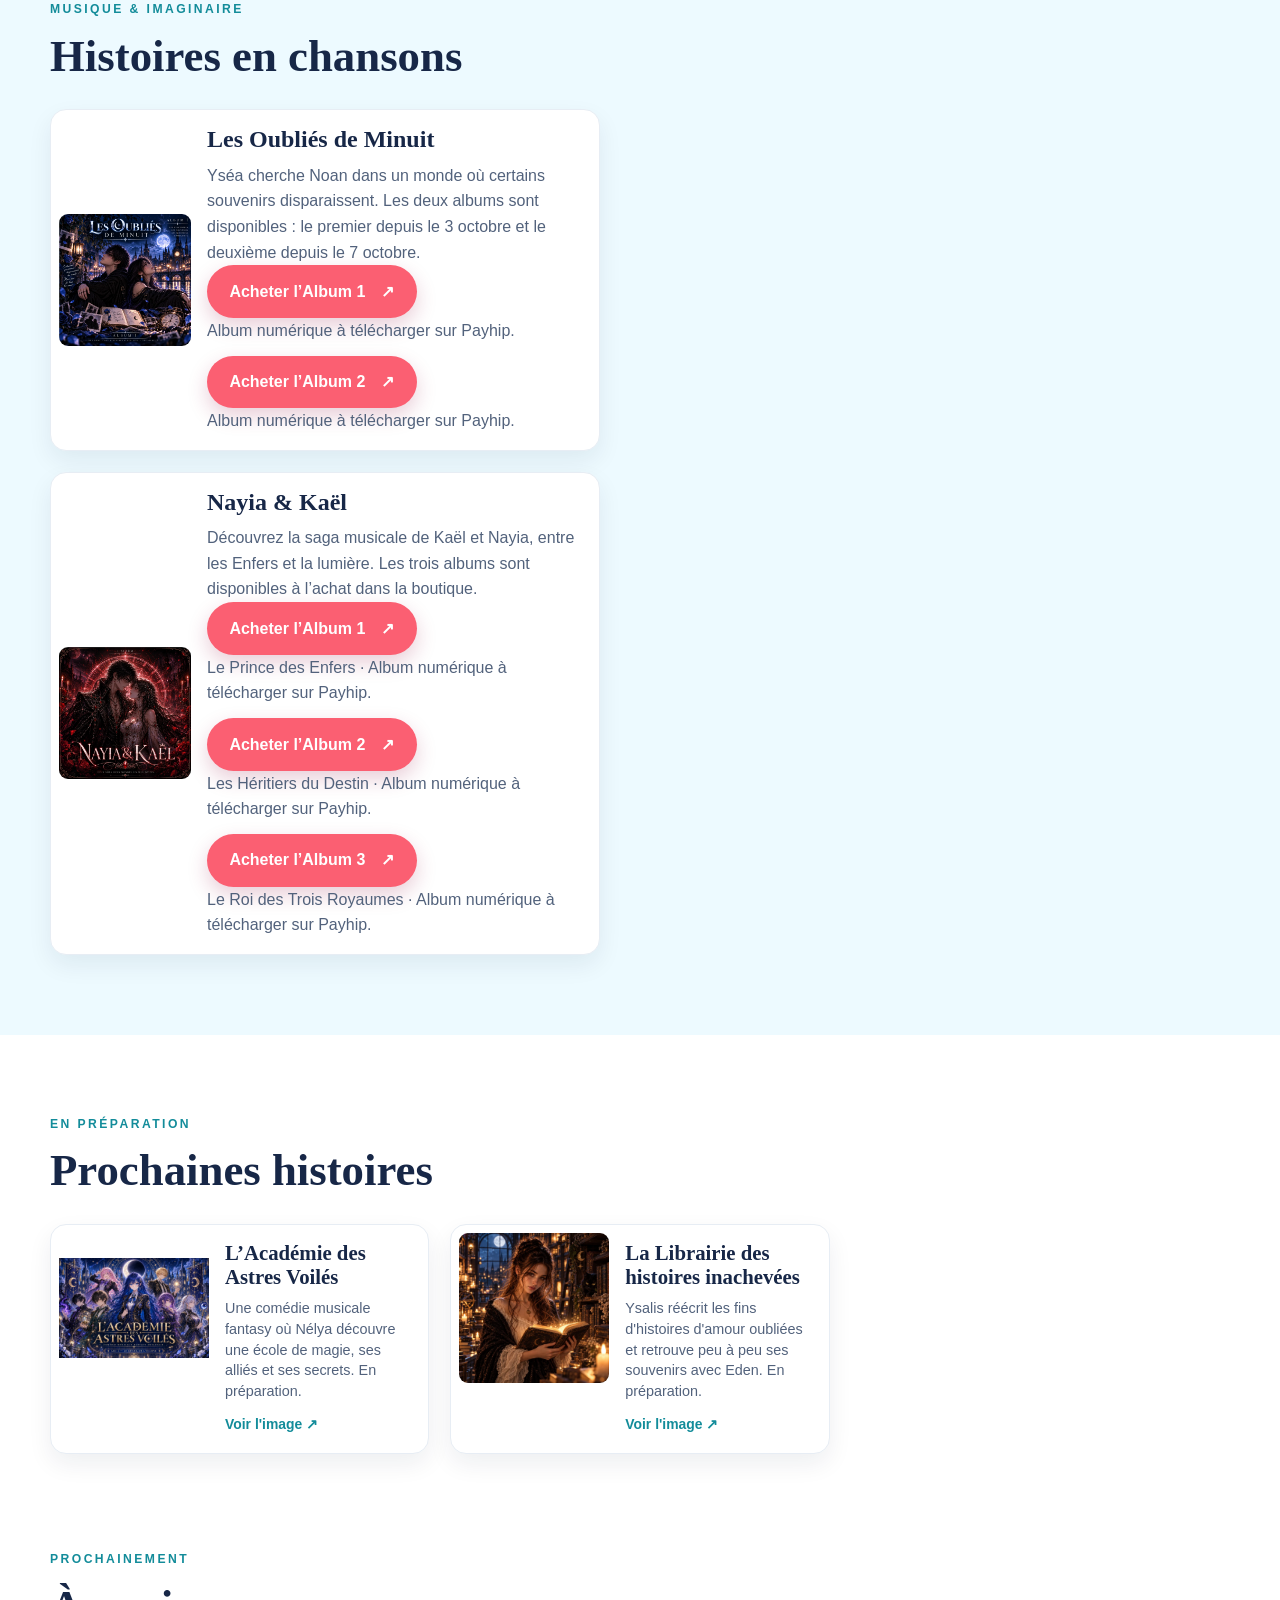
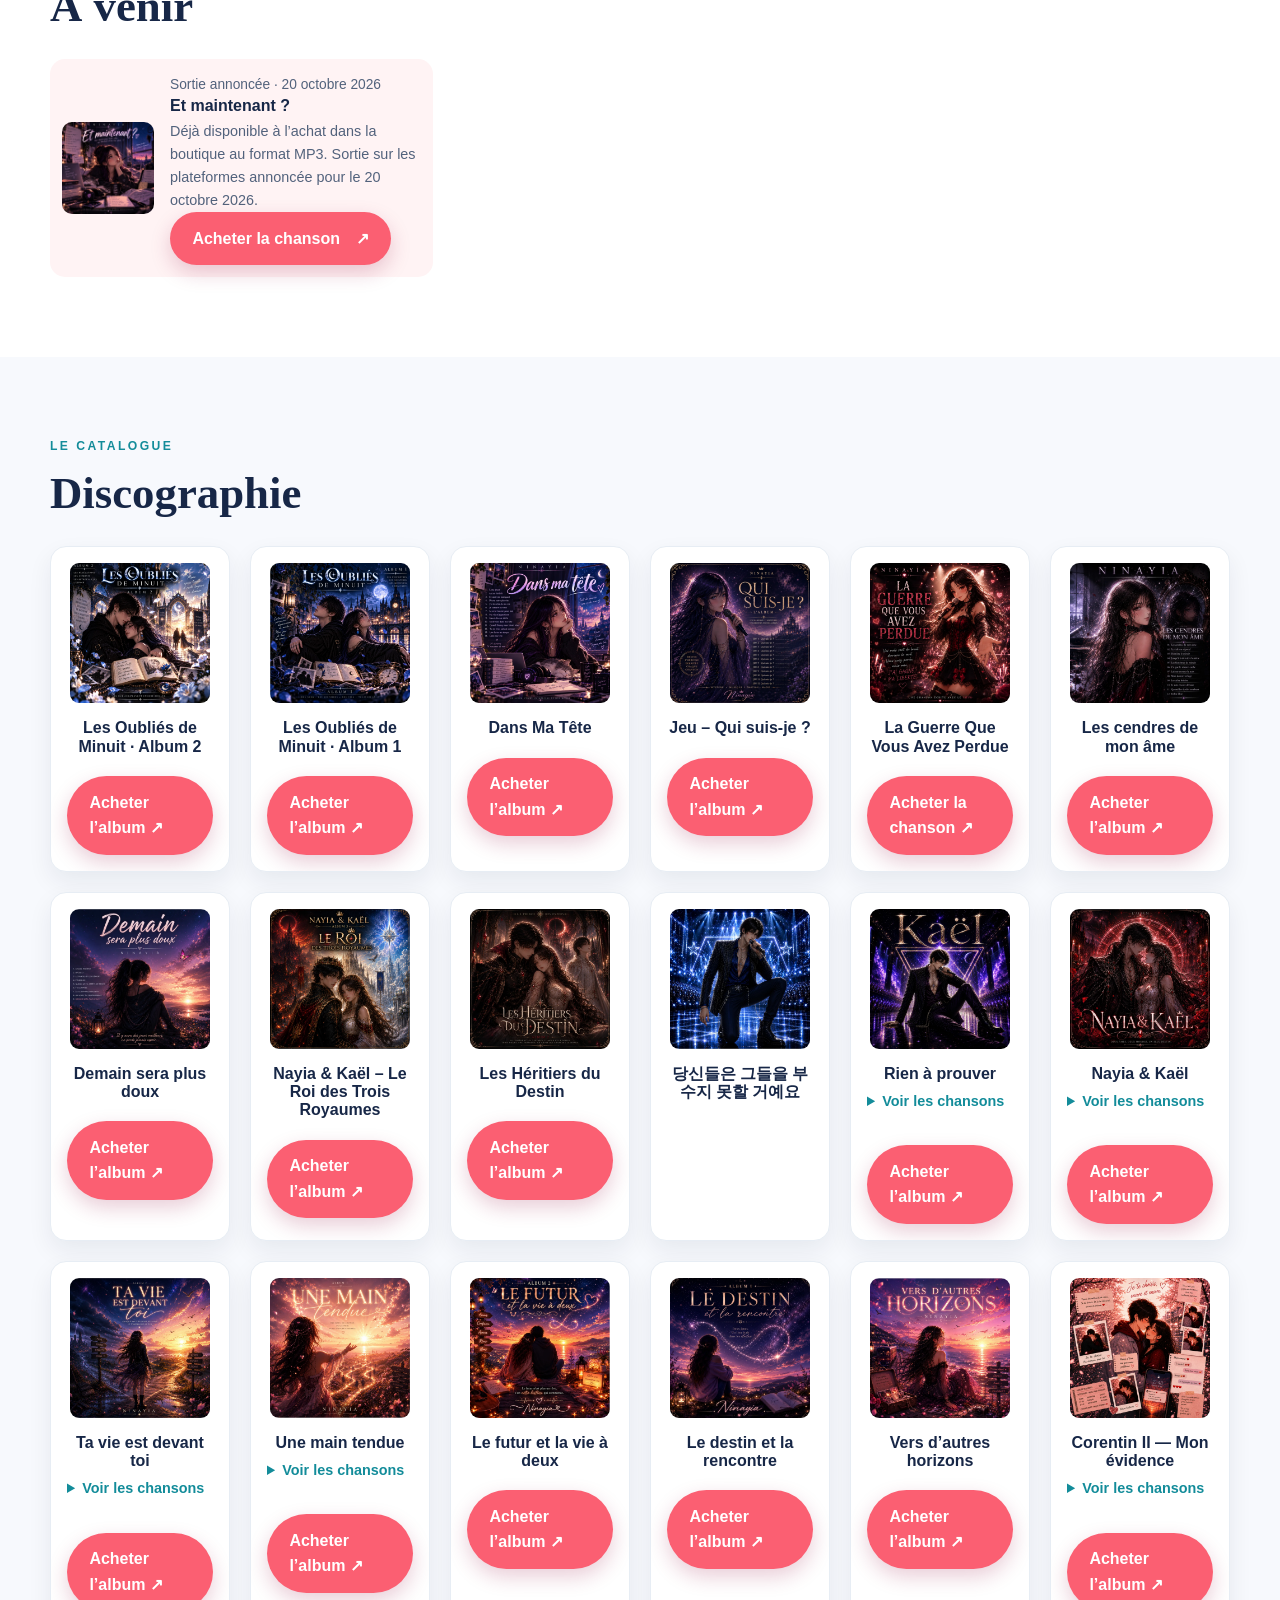
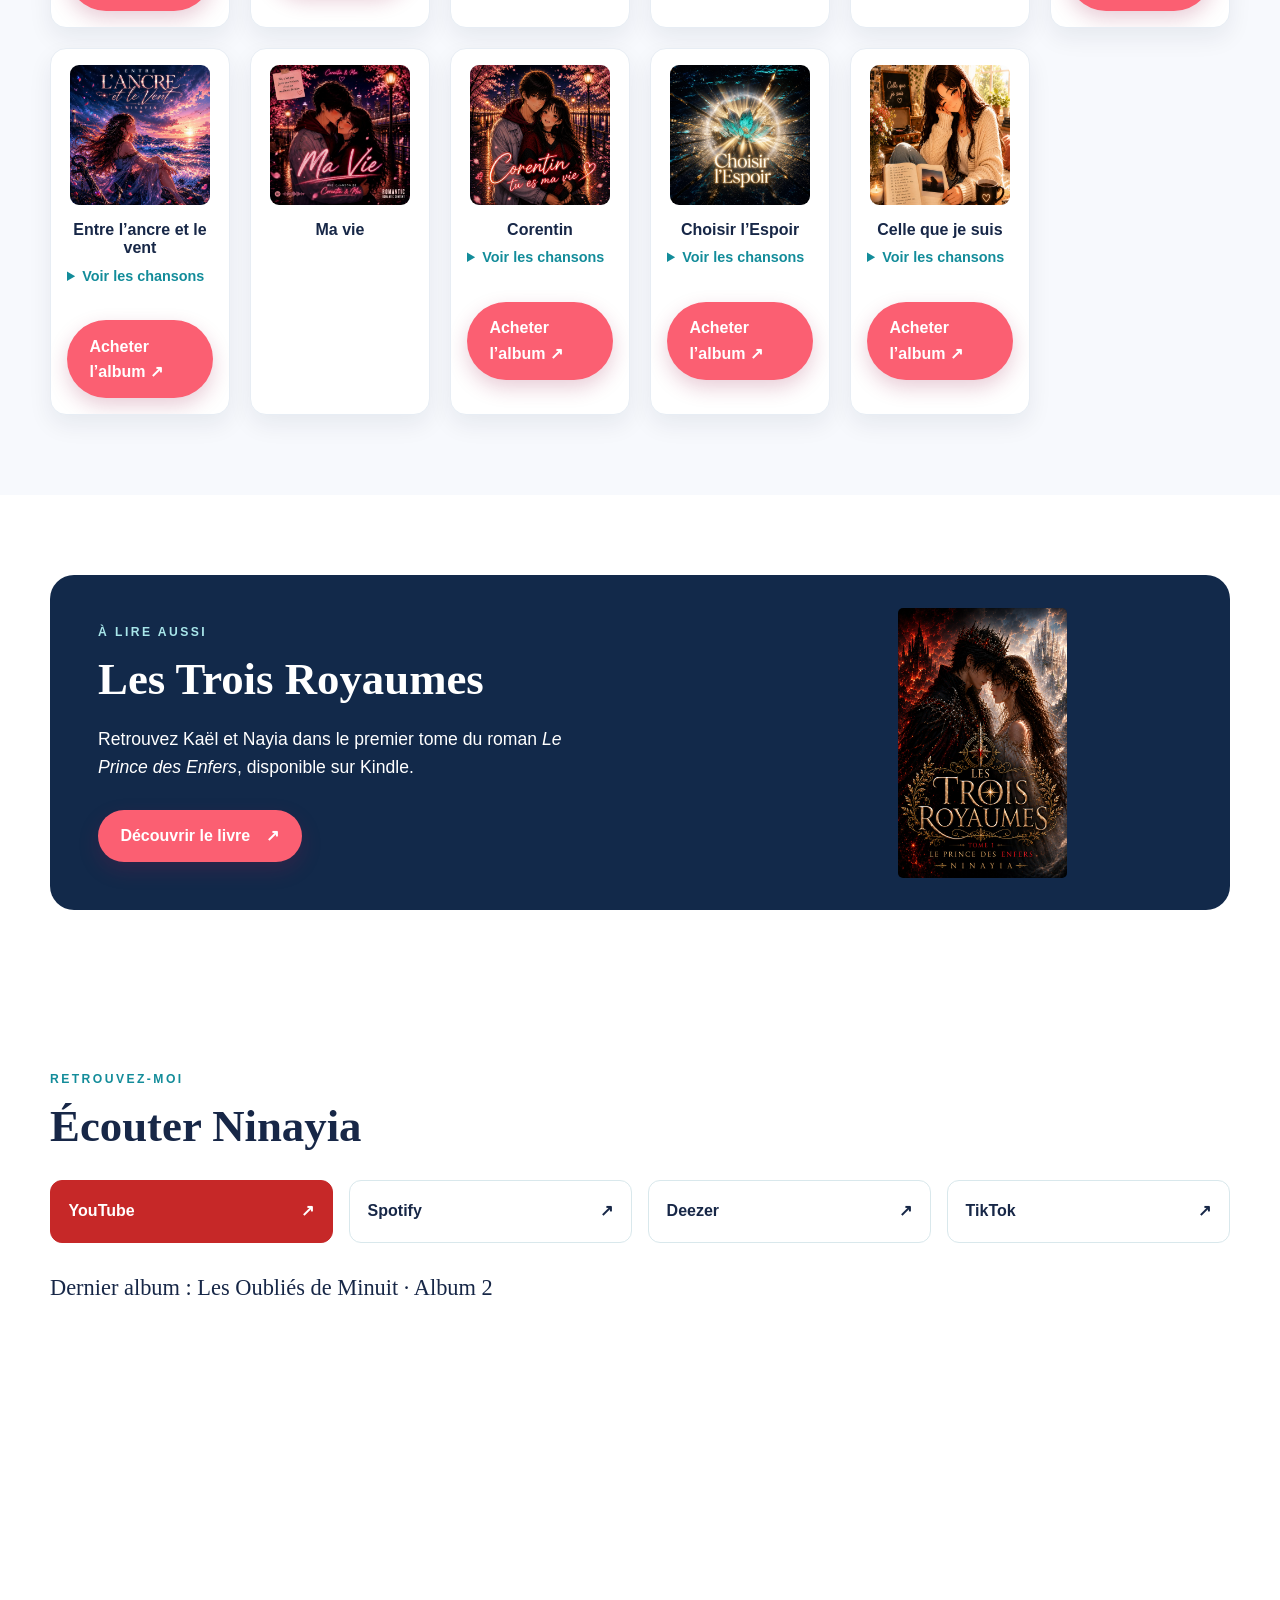
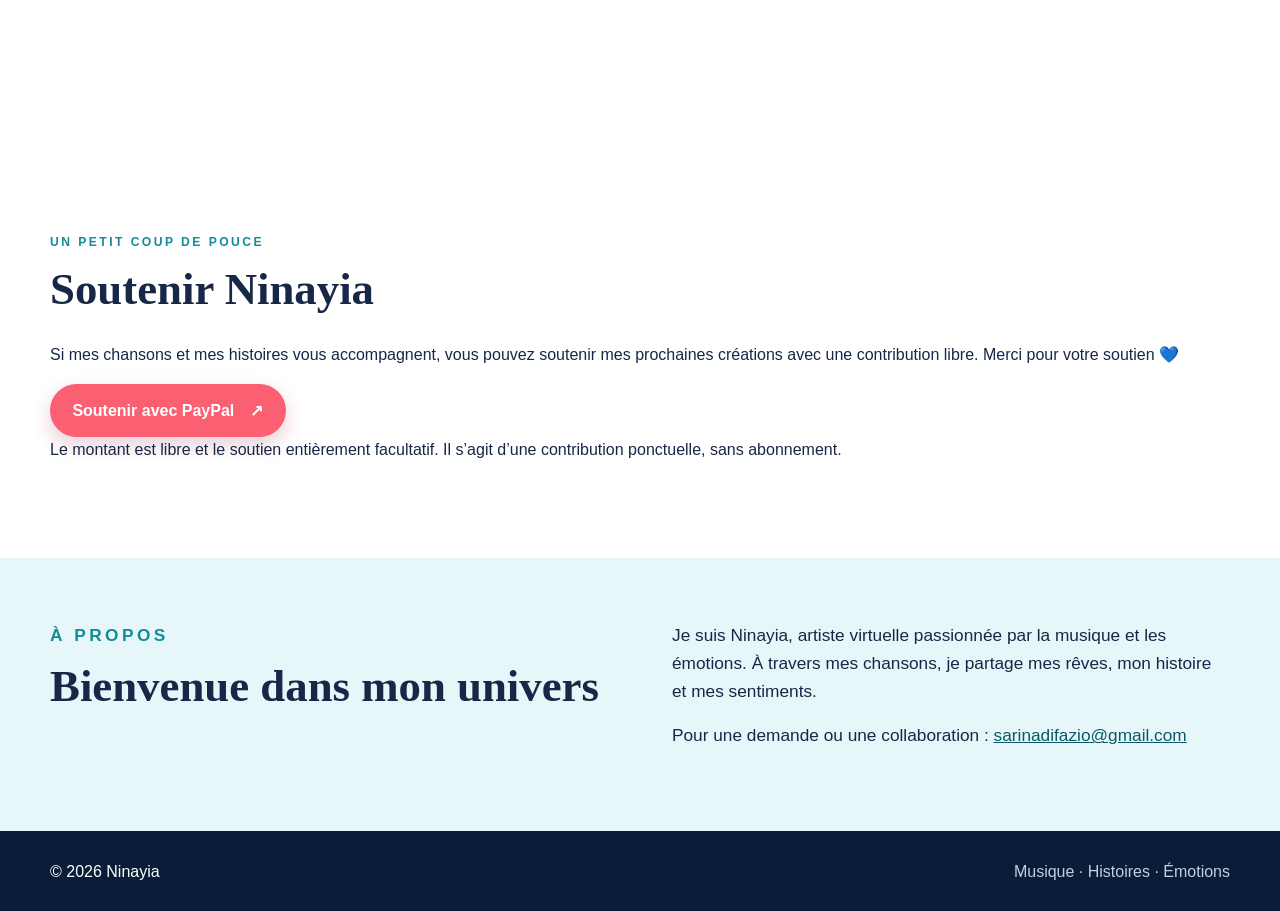
==== commit 3f8f82f1: "Refresh catalogue cache for single-song purchase button" ====
--- a/index.html
+++ b/index.html
@@ -86,7 +86,7 @@
     <section id="apropos" class="about-section"><div class="wrap about-layout"><div><p class="eyebrow">À propos</p><h2>Bienvenue dans mon univers</h2></div><div><p>Je suis Ninayia, artiste virtuelle passionnée par la musique et les émotions. À travers mes chansons, je partage mes rêves, mon histoire et mes sentiments.</p><p>Pour une demande ou une collaboration : <a href="mailto:sarinadifazio@gmail.com">sarinadifazio@gmail.com</a></p></div></div></section>
   </main>
   <footer><div class="wrap">© 2026 Ninayia <span>Musique · Histoires · Émotions</span></div></footer>
-  <script src="catalogue.js?v=20261010-boutique-ta-vie" defer></script>
+  <script src="catalogue.js?v=20261010-boutique-guerre" defer></script>
 <!-- Cloudflare Web Analytics -->
 <script type="module" src="https://static.cloudflareinsights.com/beacon.min.js" data-cf-beacon='{"token":"de4c307391a5448eb5fc16b803e5e9bb"}'></script>
 <!-- End Cloudflare Web Analytics -->
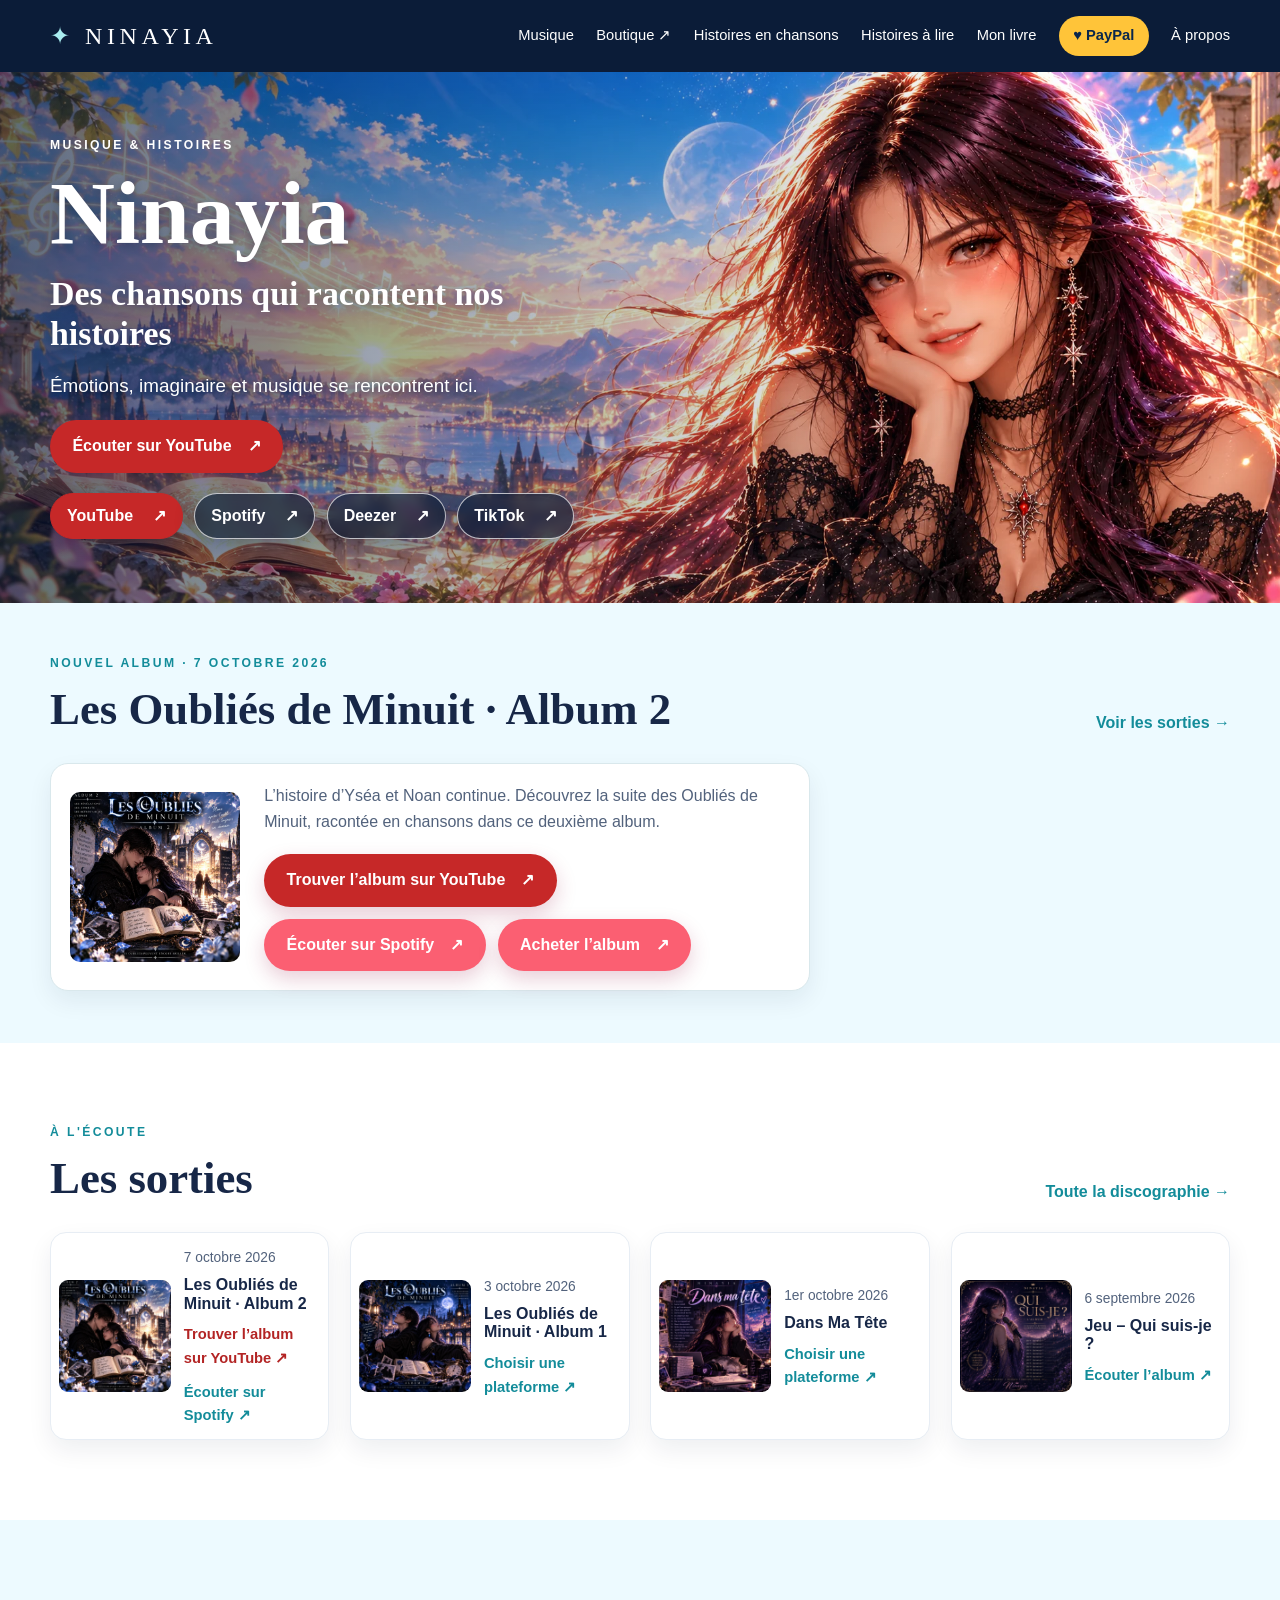
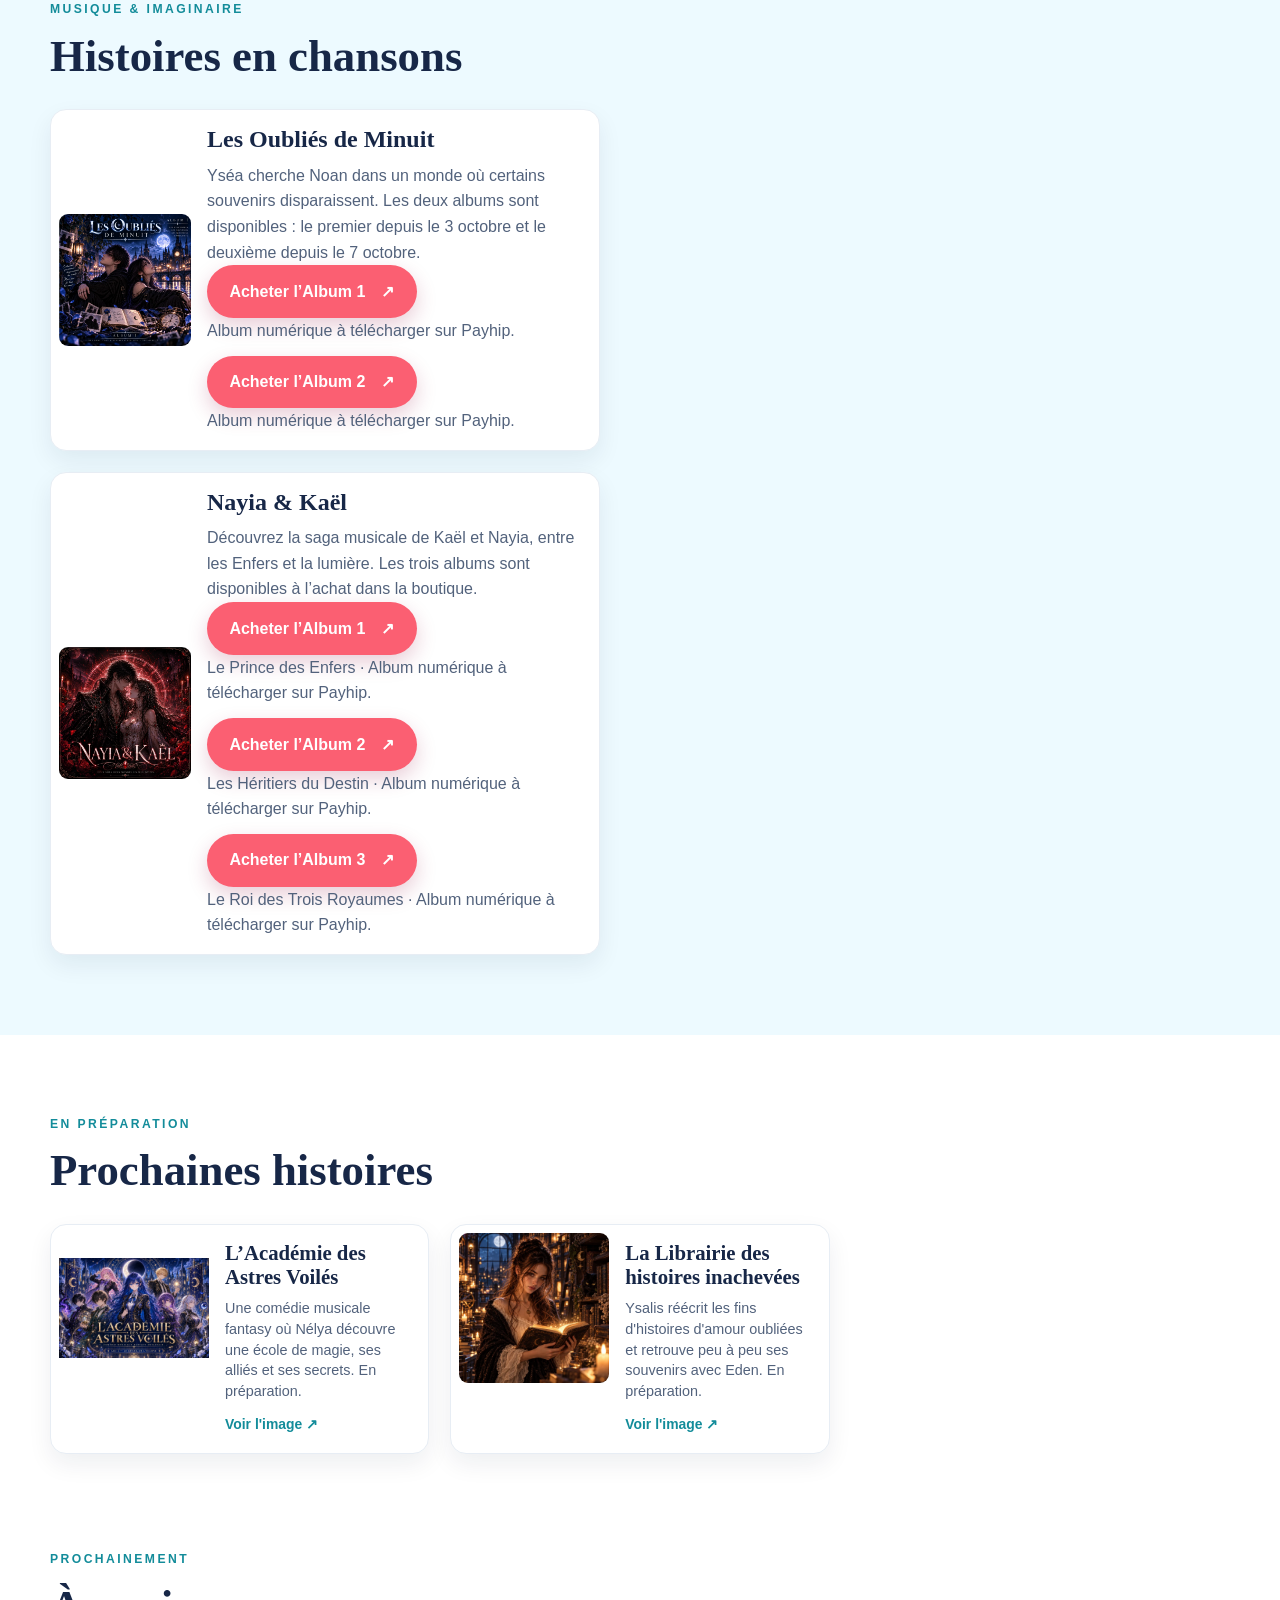
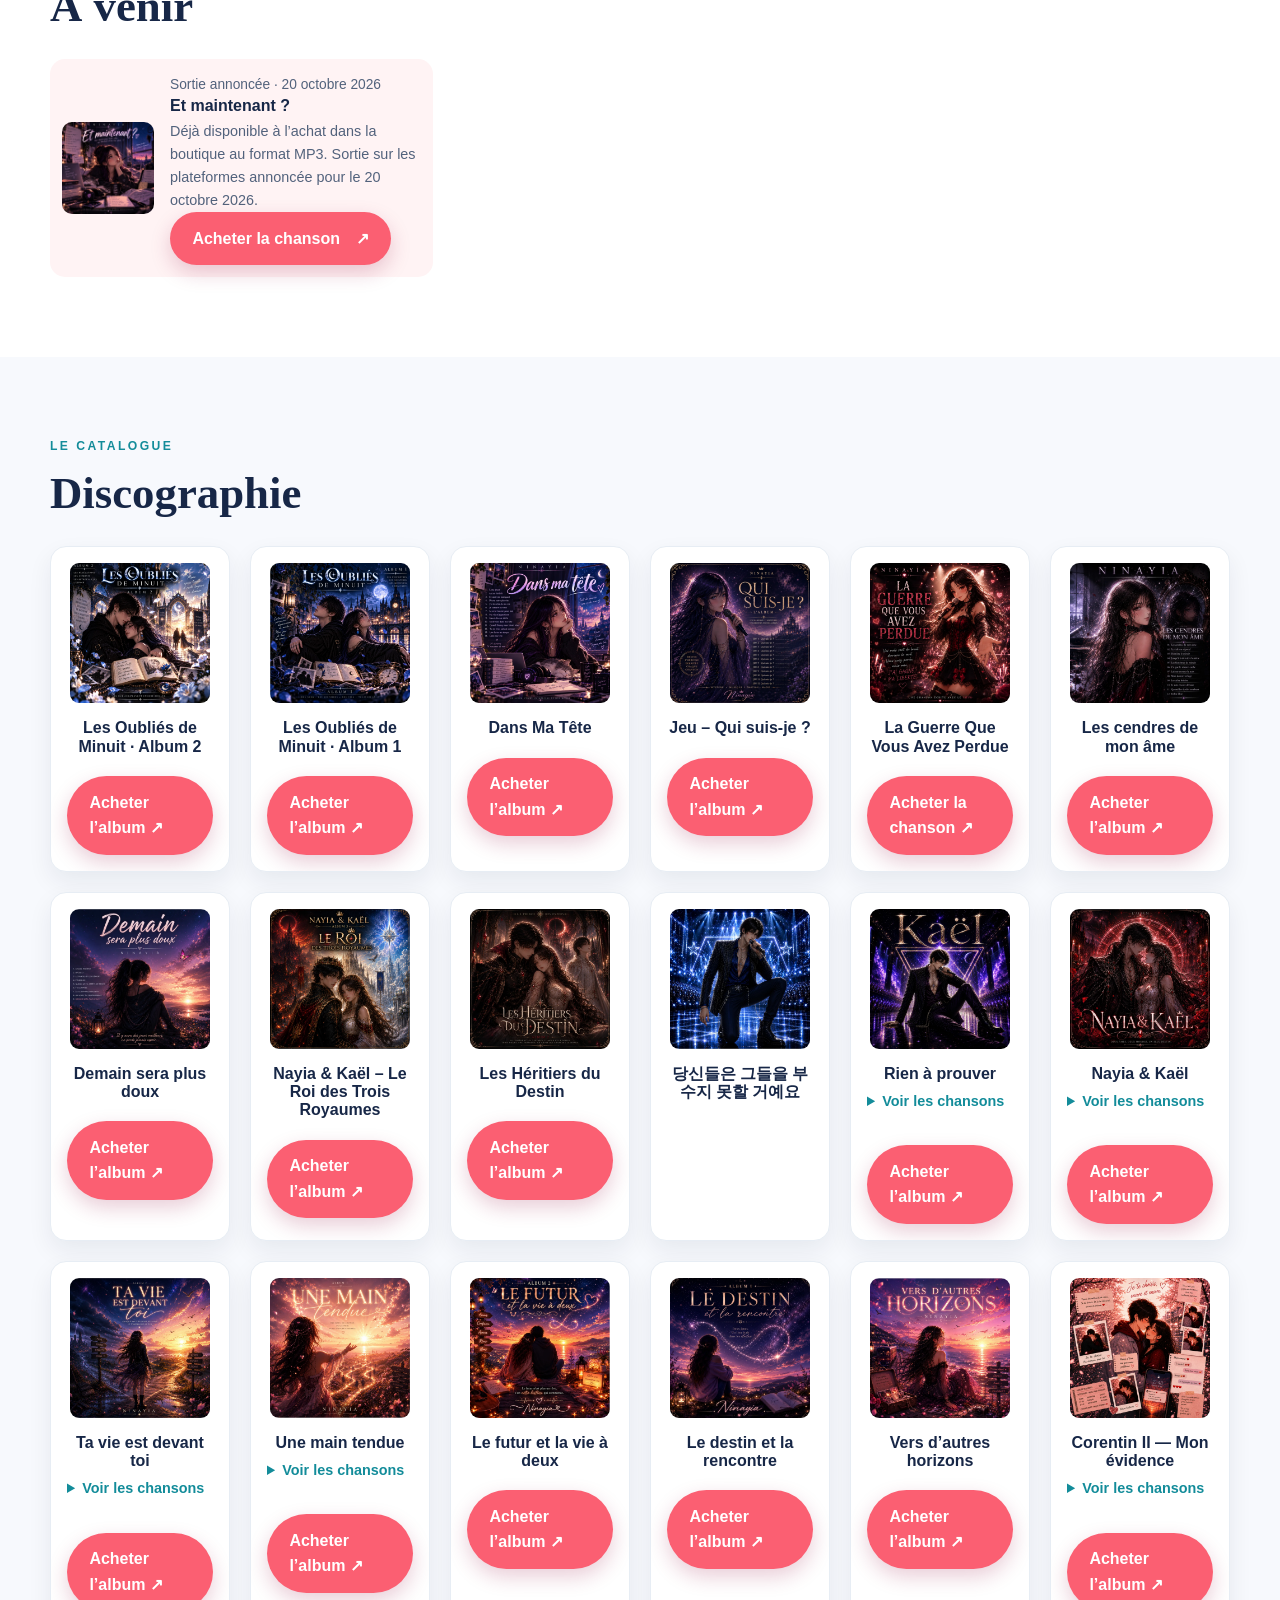
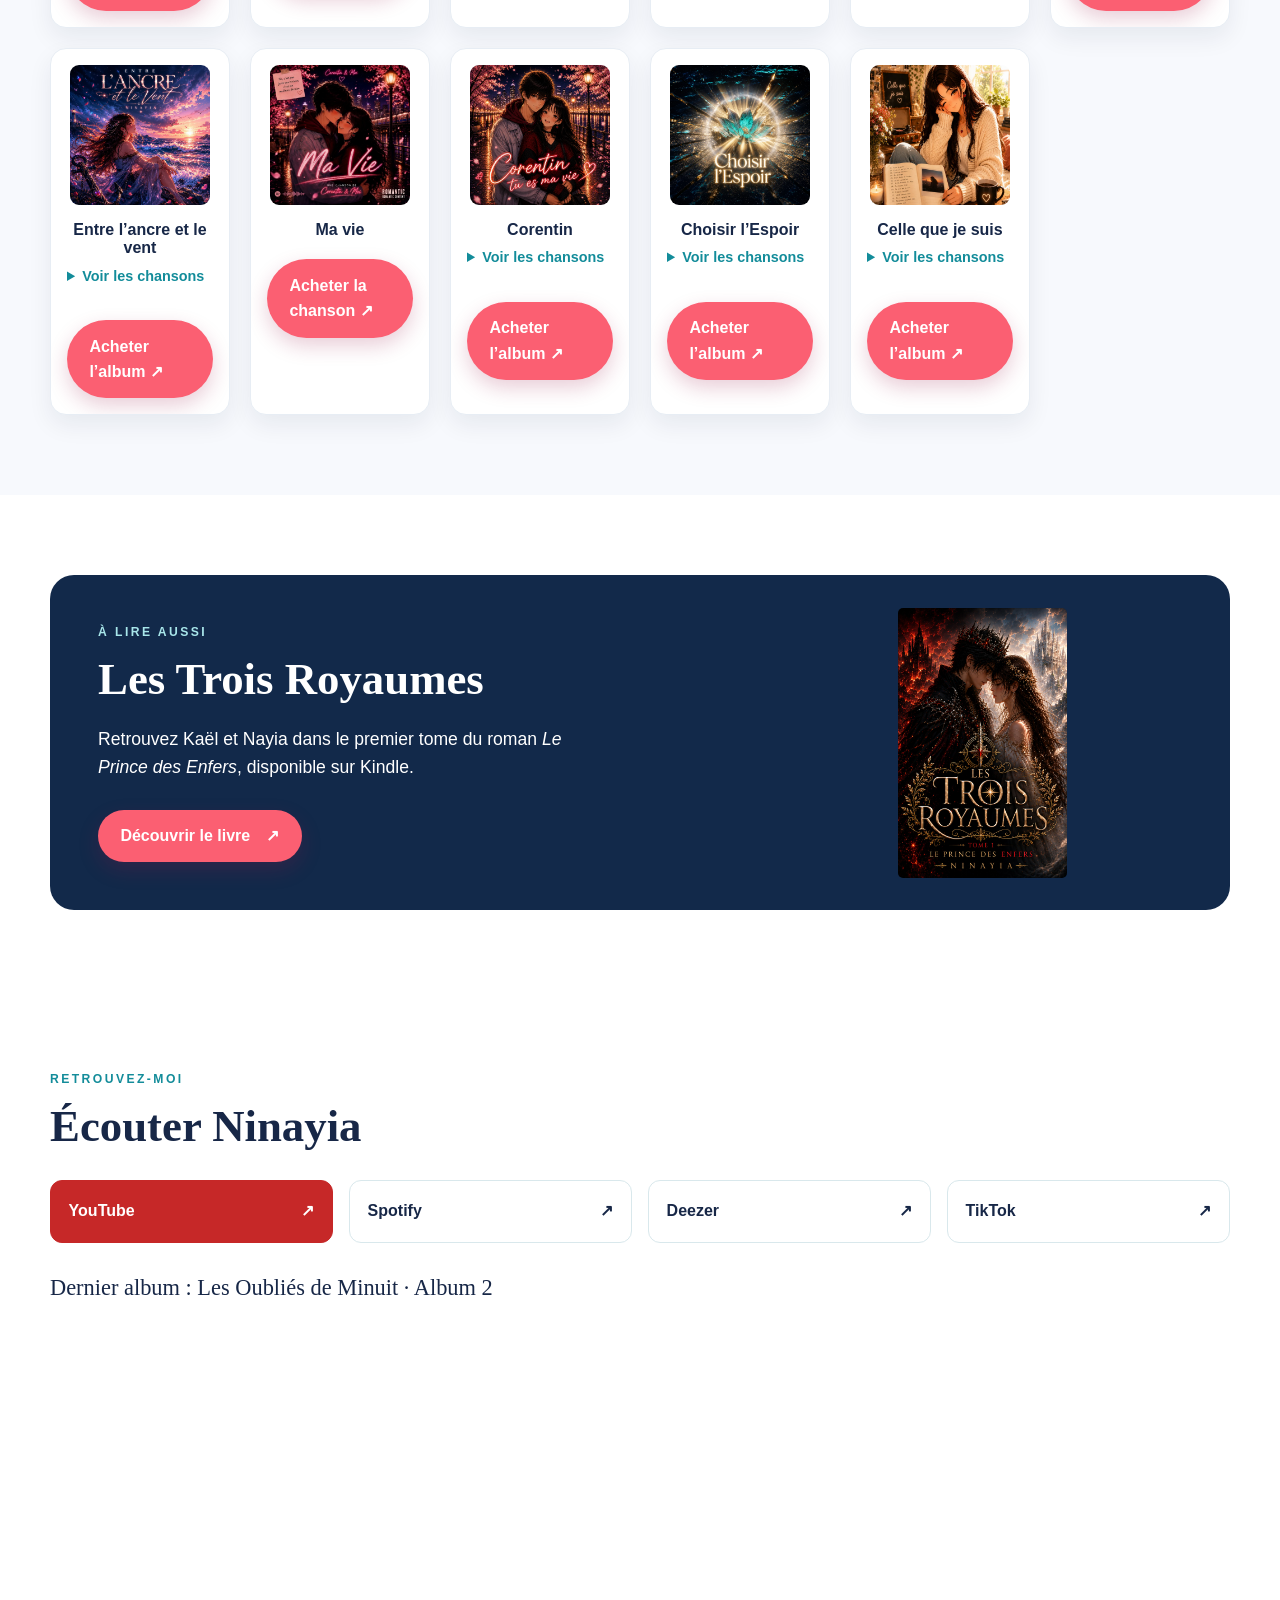
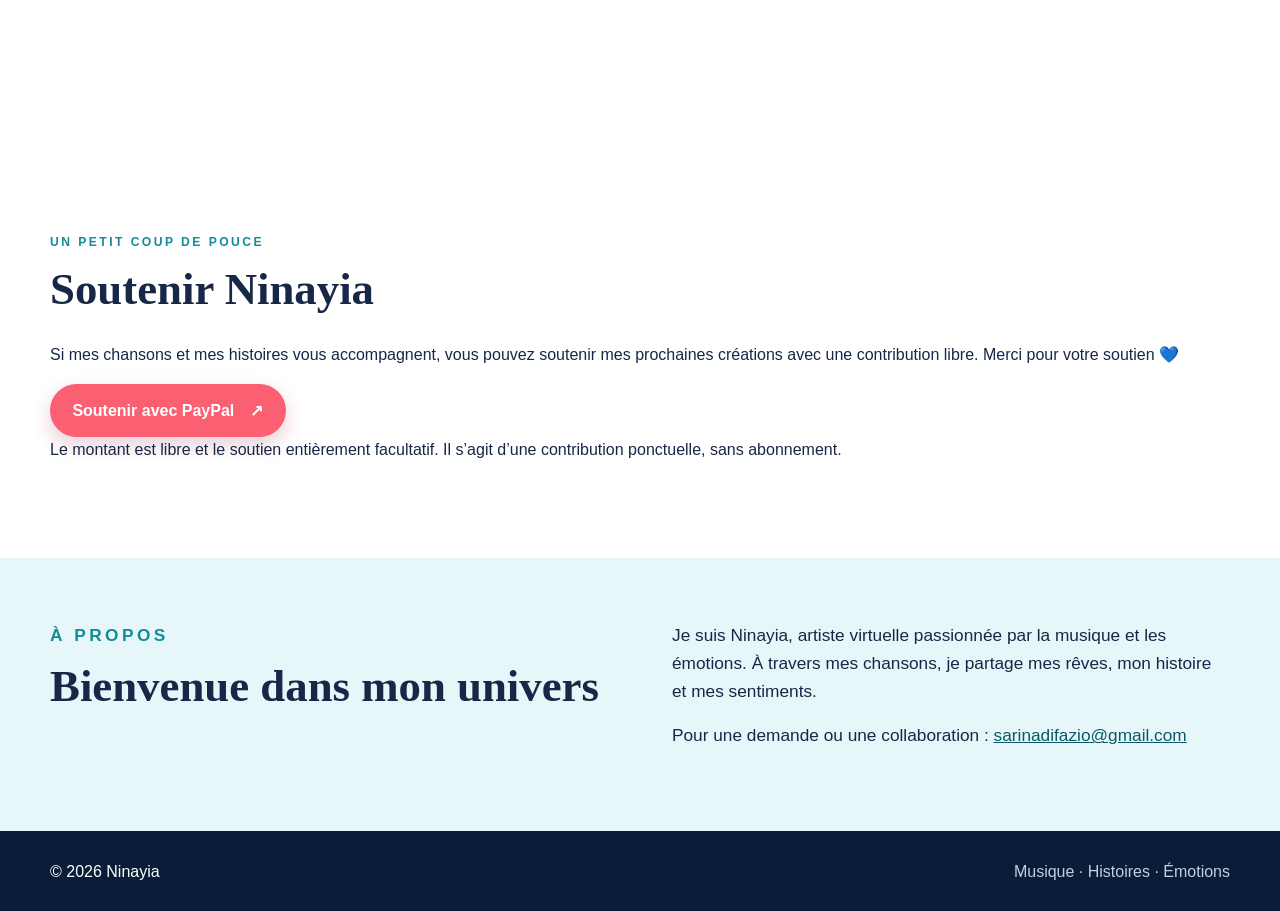
==== commit 4d53bcc3: "Refresh catalogue cache for Ma vie purchase button" ====
--- a/index.html
+++ b/index.html
@@ -86,7 +86,7 @@
     <section id="apropos" class="about-section"><div class="wrap about-layout"><div><p class="eyebrow">À propos</p><h2>Bienvenue dans mon univers</h2></div><div><p>Je suis Ninayia, artiste virtuelle passionnée par la musique et les émotions. À travers mes chansons, je partage mes rêves, mon histoire et mes sentiments.</p><p>Pour une demande ou une collaboration : <a href="mailto:sarinadifazio@gmail.com">sarinadifazio@gmail.com</a></p></div></div></section>
   </main>
   <footer><div class="wrap">© 2026 Ninayia <span>Musique · Histoires · Émotions</span></div></footer>
-  <script src="catalogue.js?v=20261010-boutique-guerre" defer></script>
+  <script src="catalogue.js?v=20261010-boutique-ma-vie" defer></script>
 <!-- Cloudflare Web Analytics -->
 <script type="module" src="https://static.cloudflareinsights.com/beacon.min.js" data-cf-beacon='{"token":"de4c307391a5448eb5fc16b803e5e9bb"}'></script>
 <!-- End Cloudflare Web Analytics -->
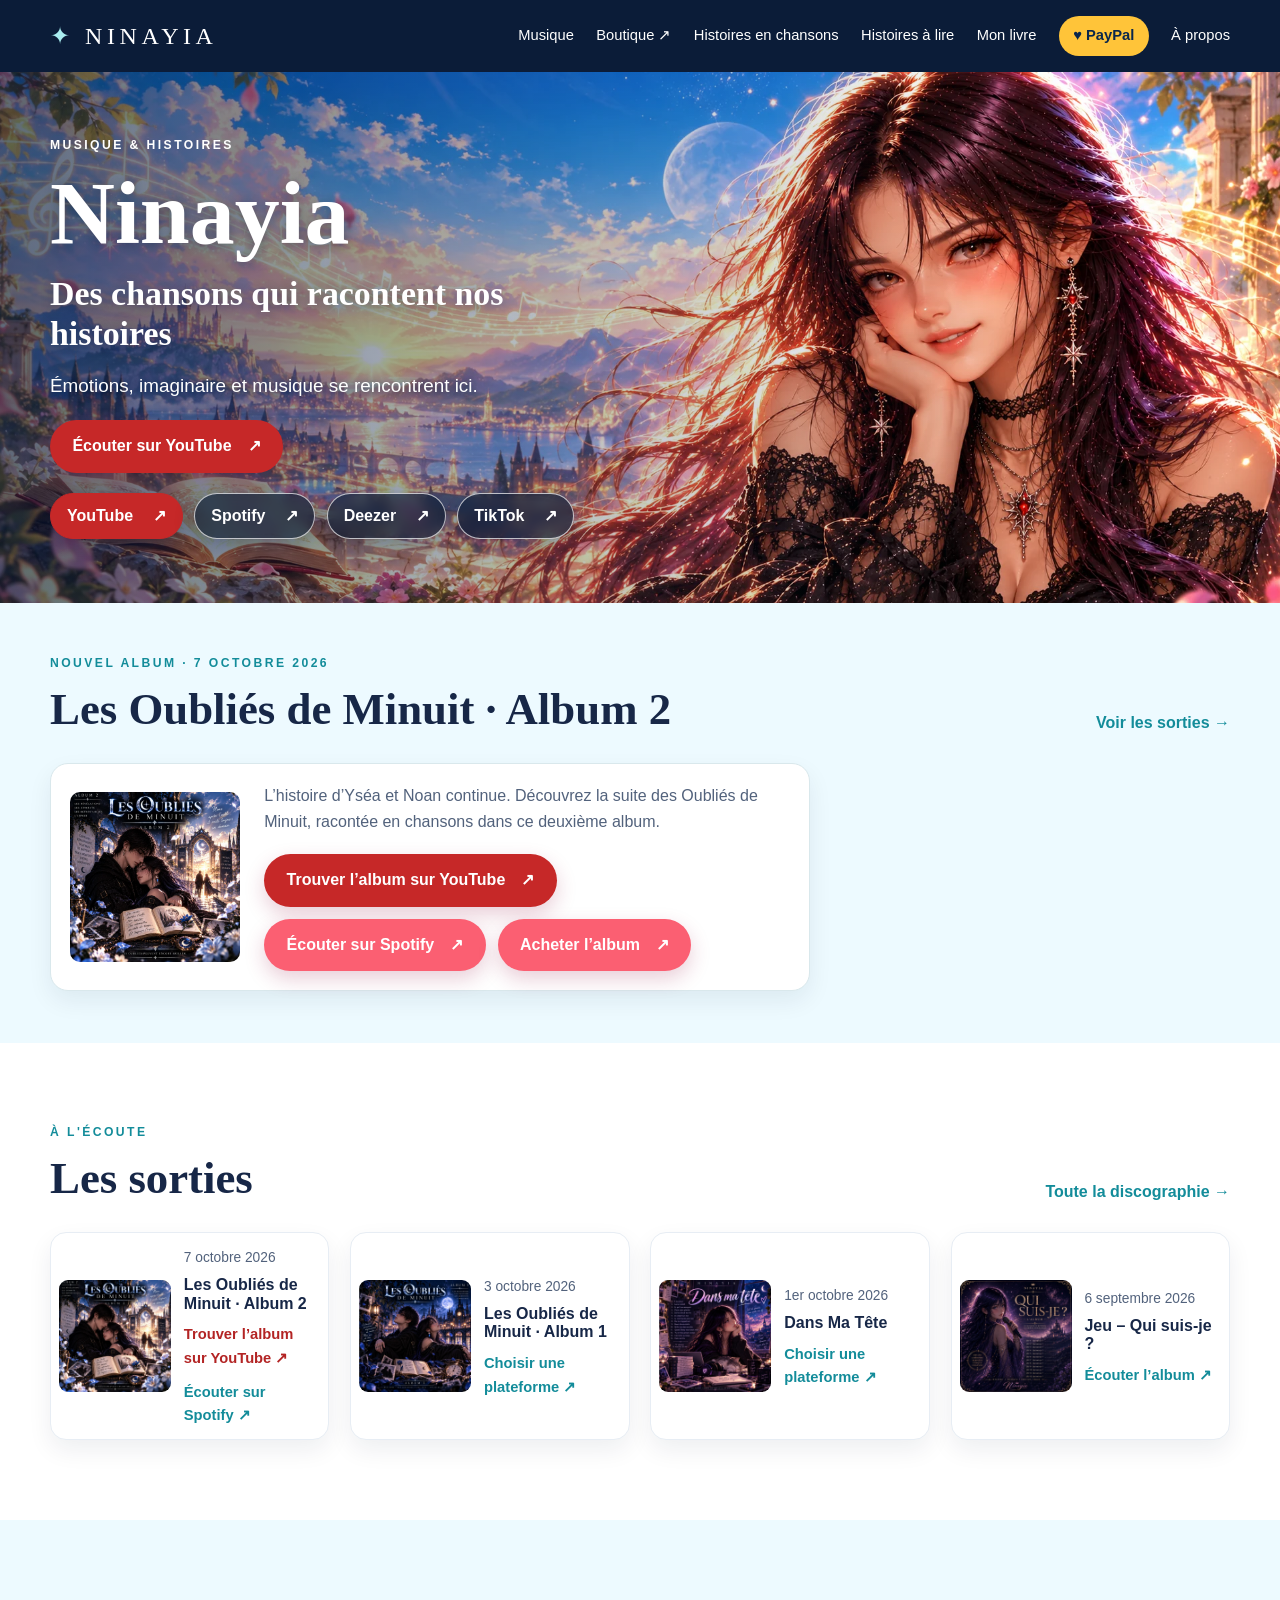
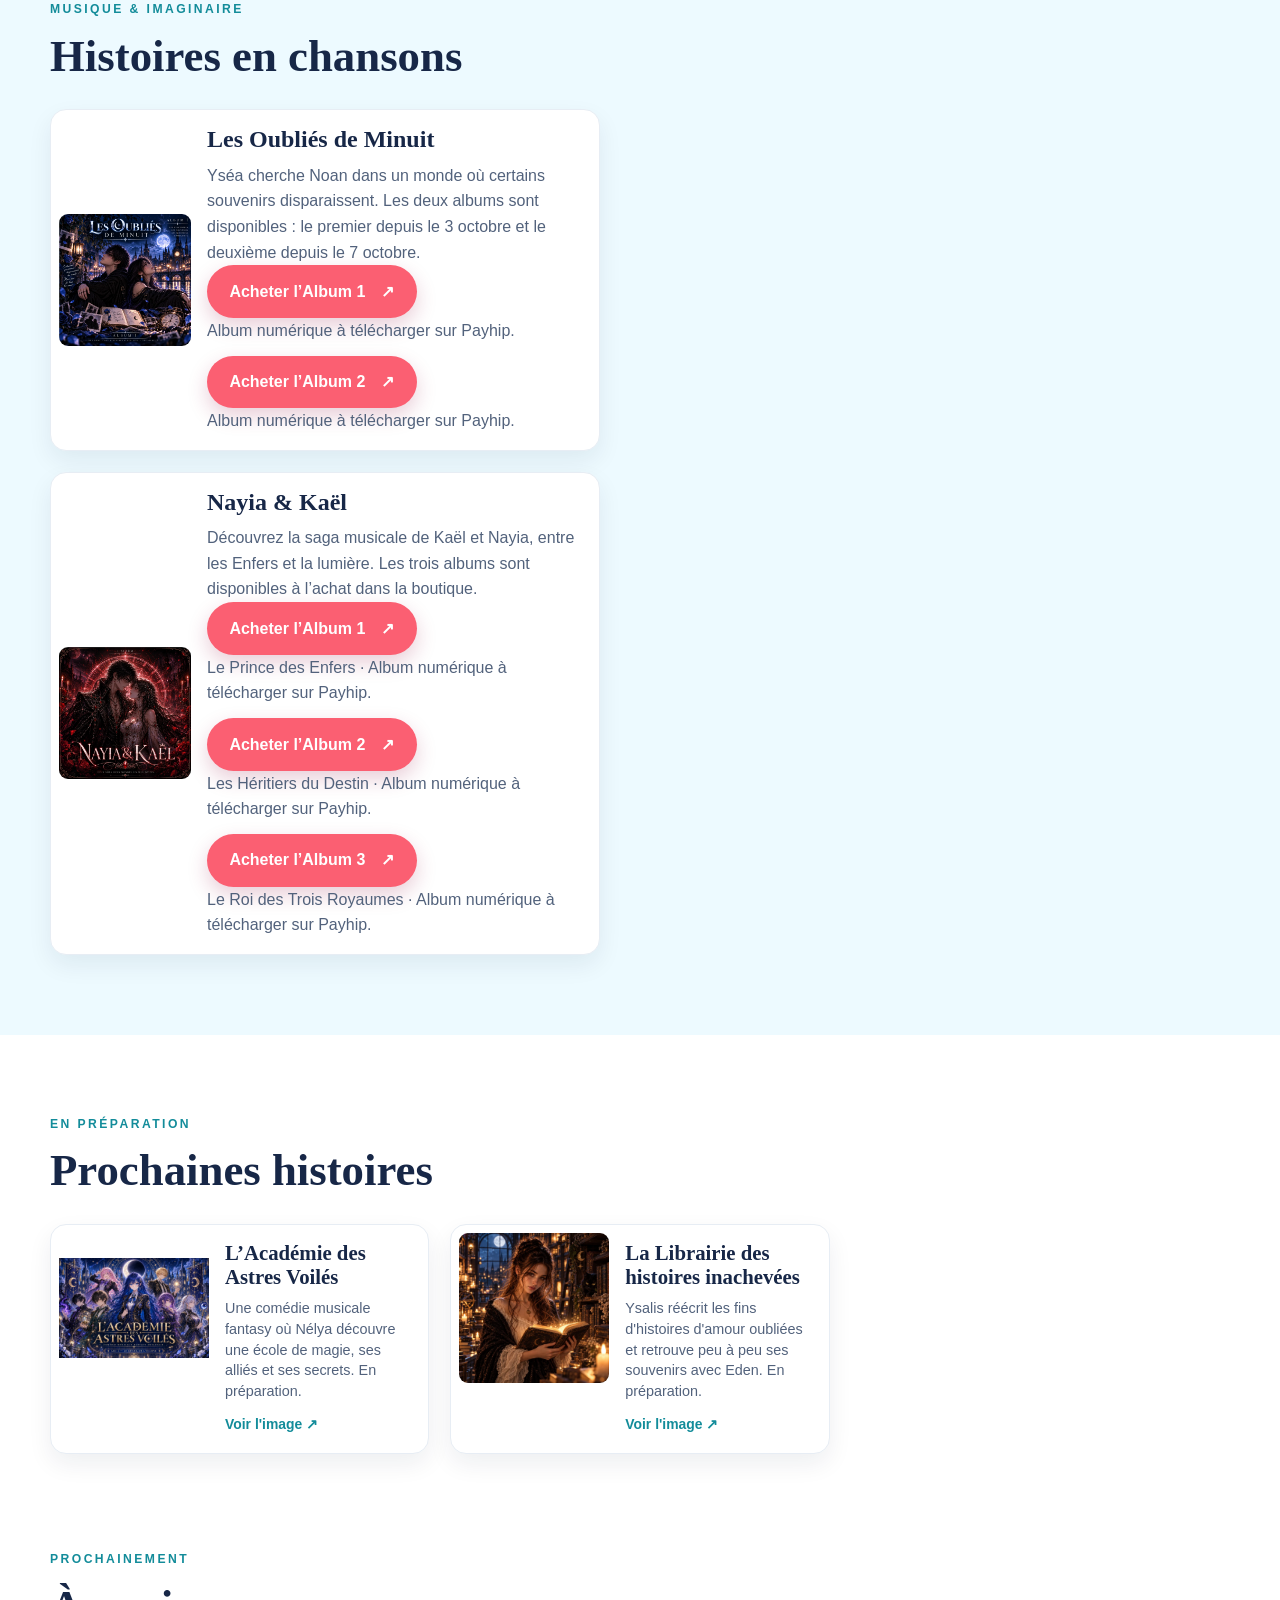
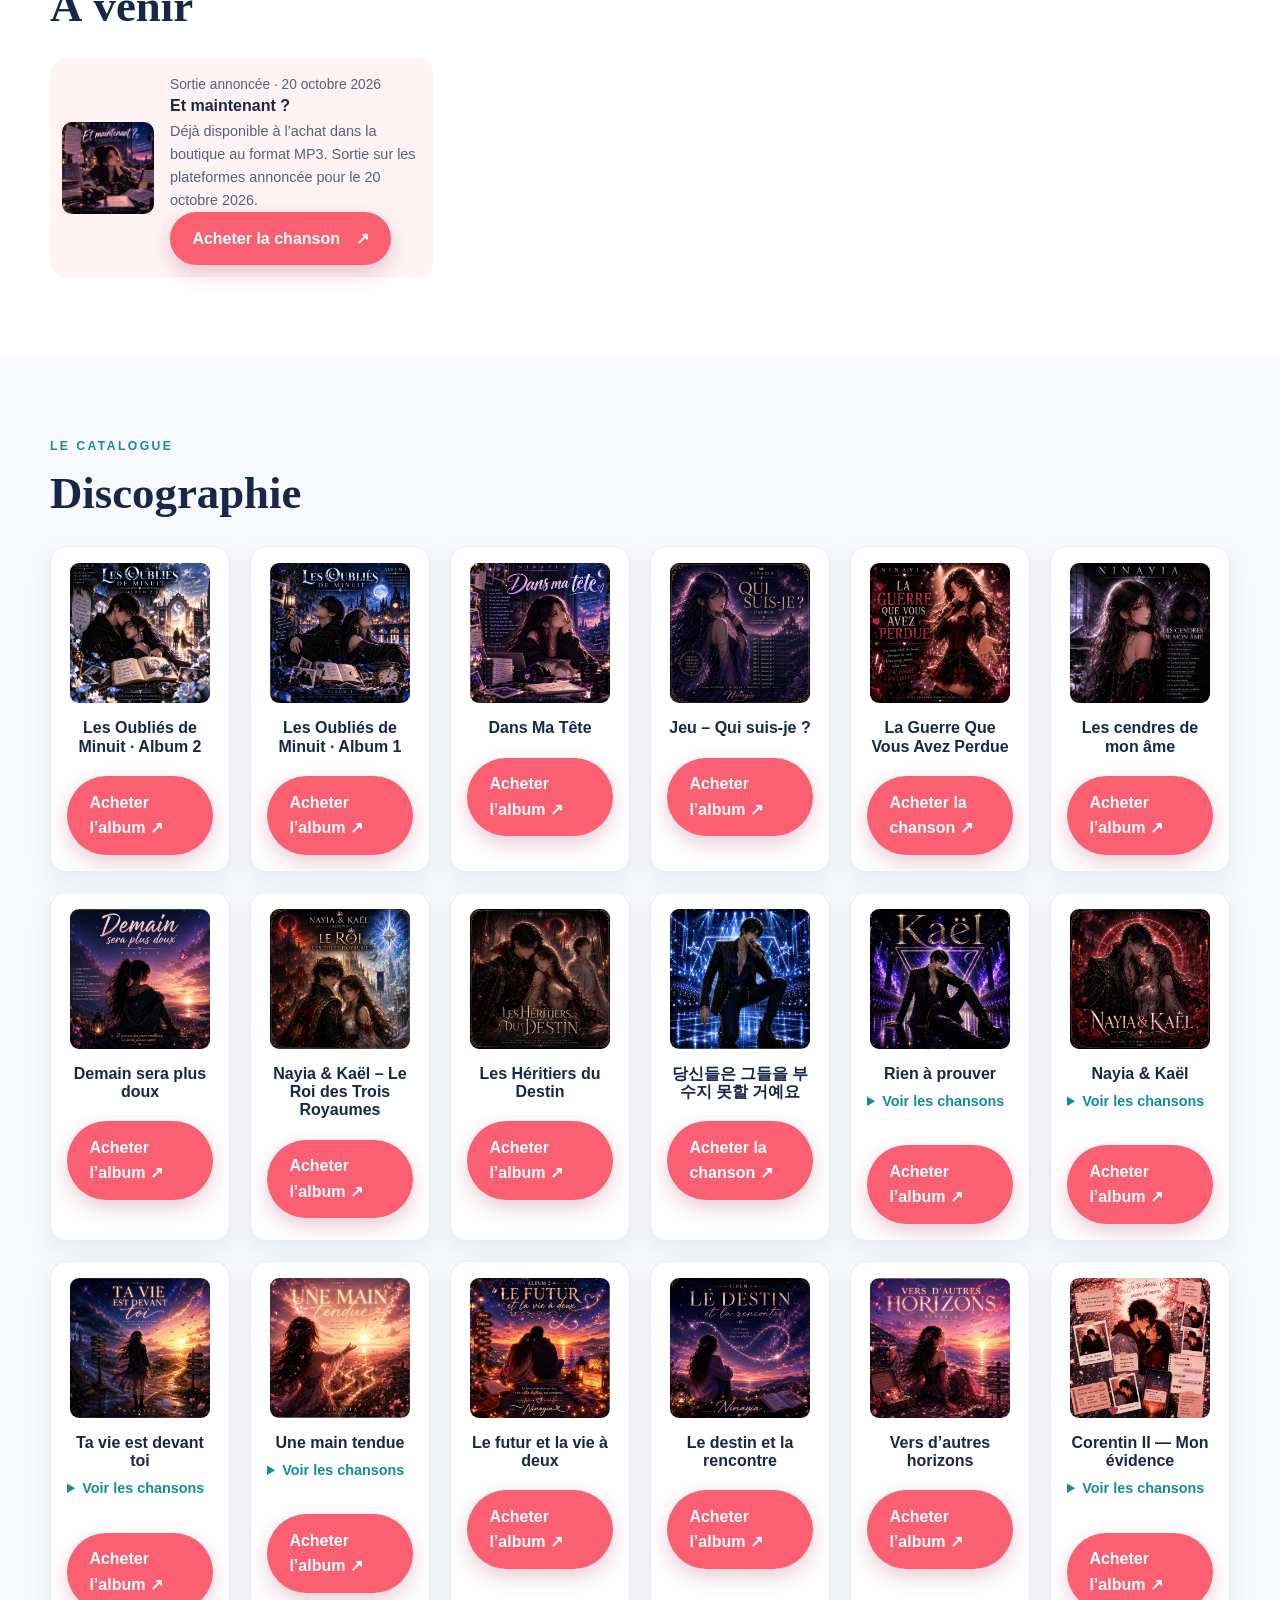
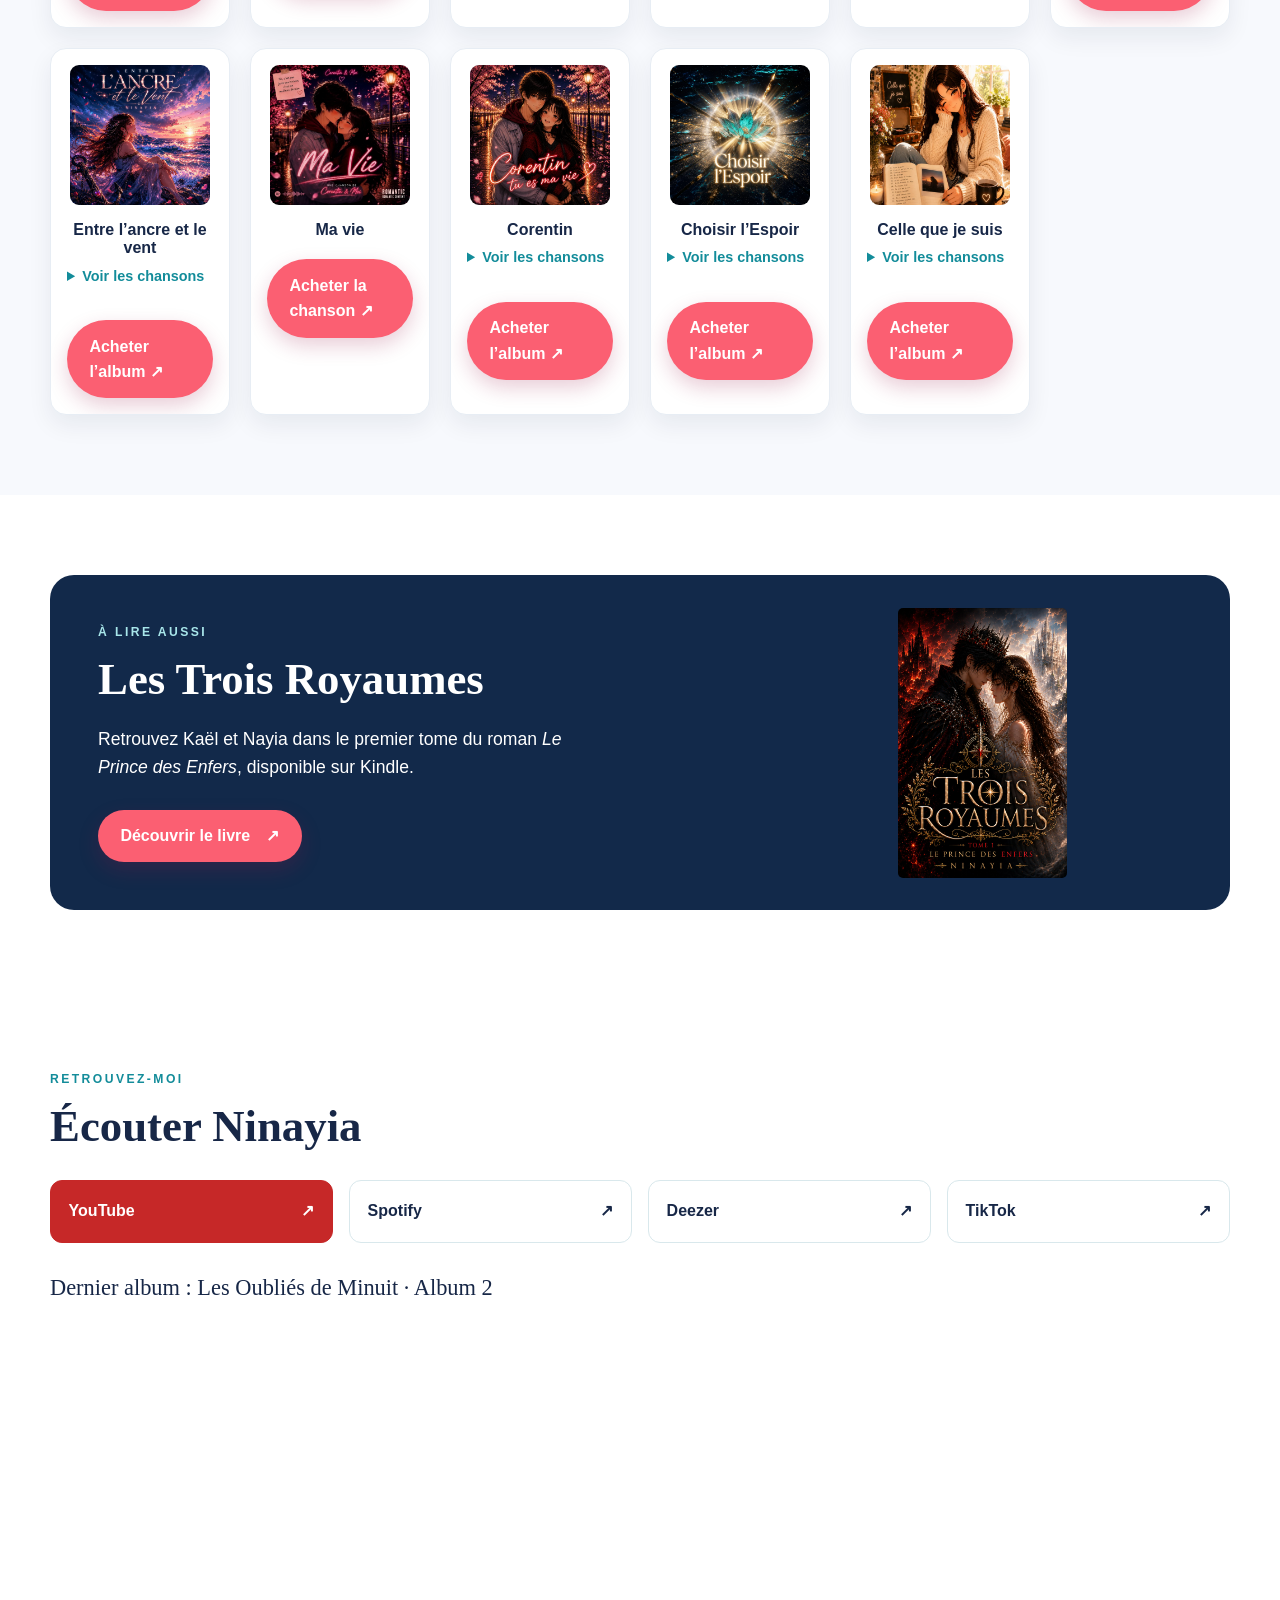
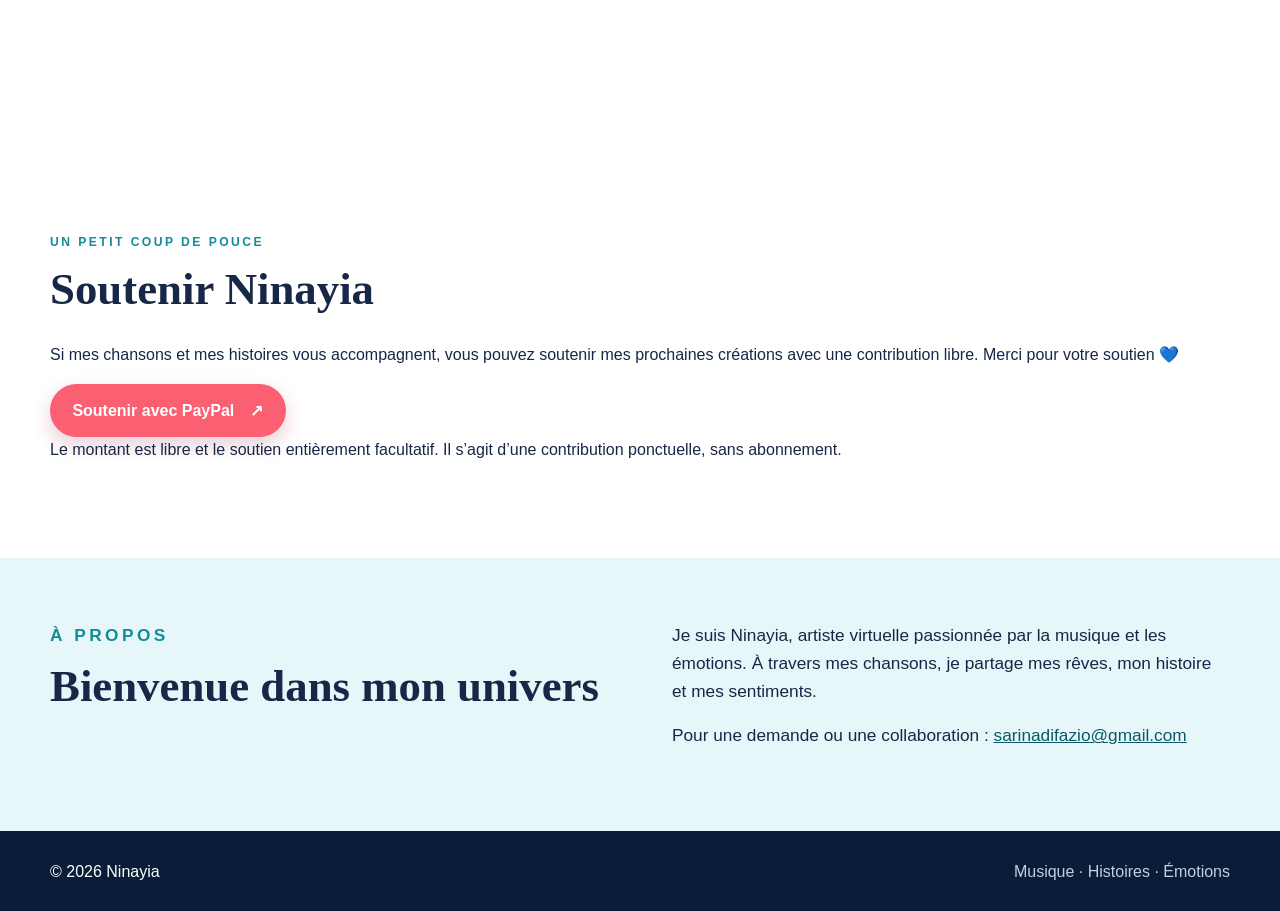
==== commit 1f546fa0: "Refresh catalogue cache for Korean single purchase link" ====
--- a/index.html
+++ b/index.html
@@ -86,7 +86,7 @@
     <section id="apropos" class="about-section"><div class="wrap about-layout"><div><p class="eyebrow">À propos</p><h2>Bienvenue dans mon univers</h2></div><div><p>Je suis Ninayia, artiste virtuelle passionnée par la musique et les émotions. À travers mes chansons, je partage mes rêves, mon histoire et mes sentiments.</p><p>Pour une demande ou une collaboration : <a href="mailto:sarinadifazio@gmail.com">sarinadifazio@gmail.com</a></p></div></div></section>
   </main>
   <footer><div class="wrap">© 2026 Ninayia <span>Musique · Histoires · Émotions</span></div></footer>
-  <script src="catalogue.js?v=20261010-boutique-ma-vie" defer></script>
+  <script src="catalogue.js?v=20261010-boutique-coreen" defer></script>
 <!-- Cloudflare Web Analytics -->
 <script type="module" src="https://static.cloudflareinsights.com/beacon.min.js" data-cf-beacon='{"token":"de4c307391a5448eb5fc16b803e5e9bb"}'></script>
 <!-- End Cloudflare Web Analytics -->
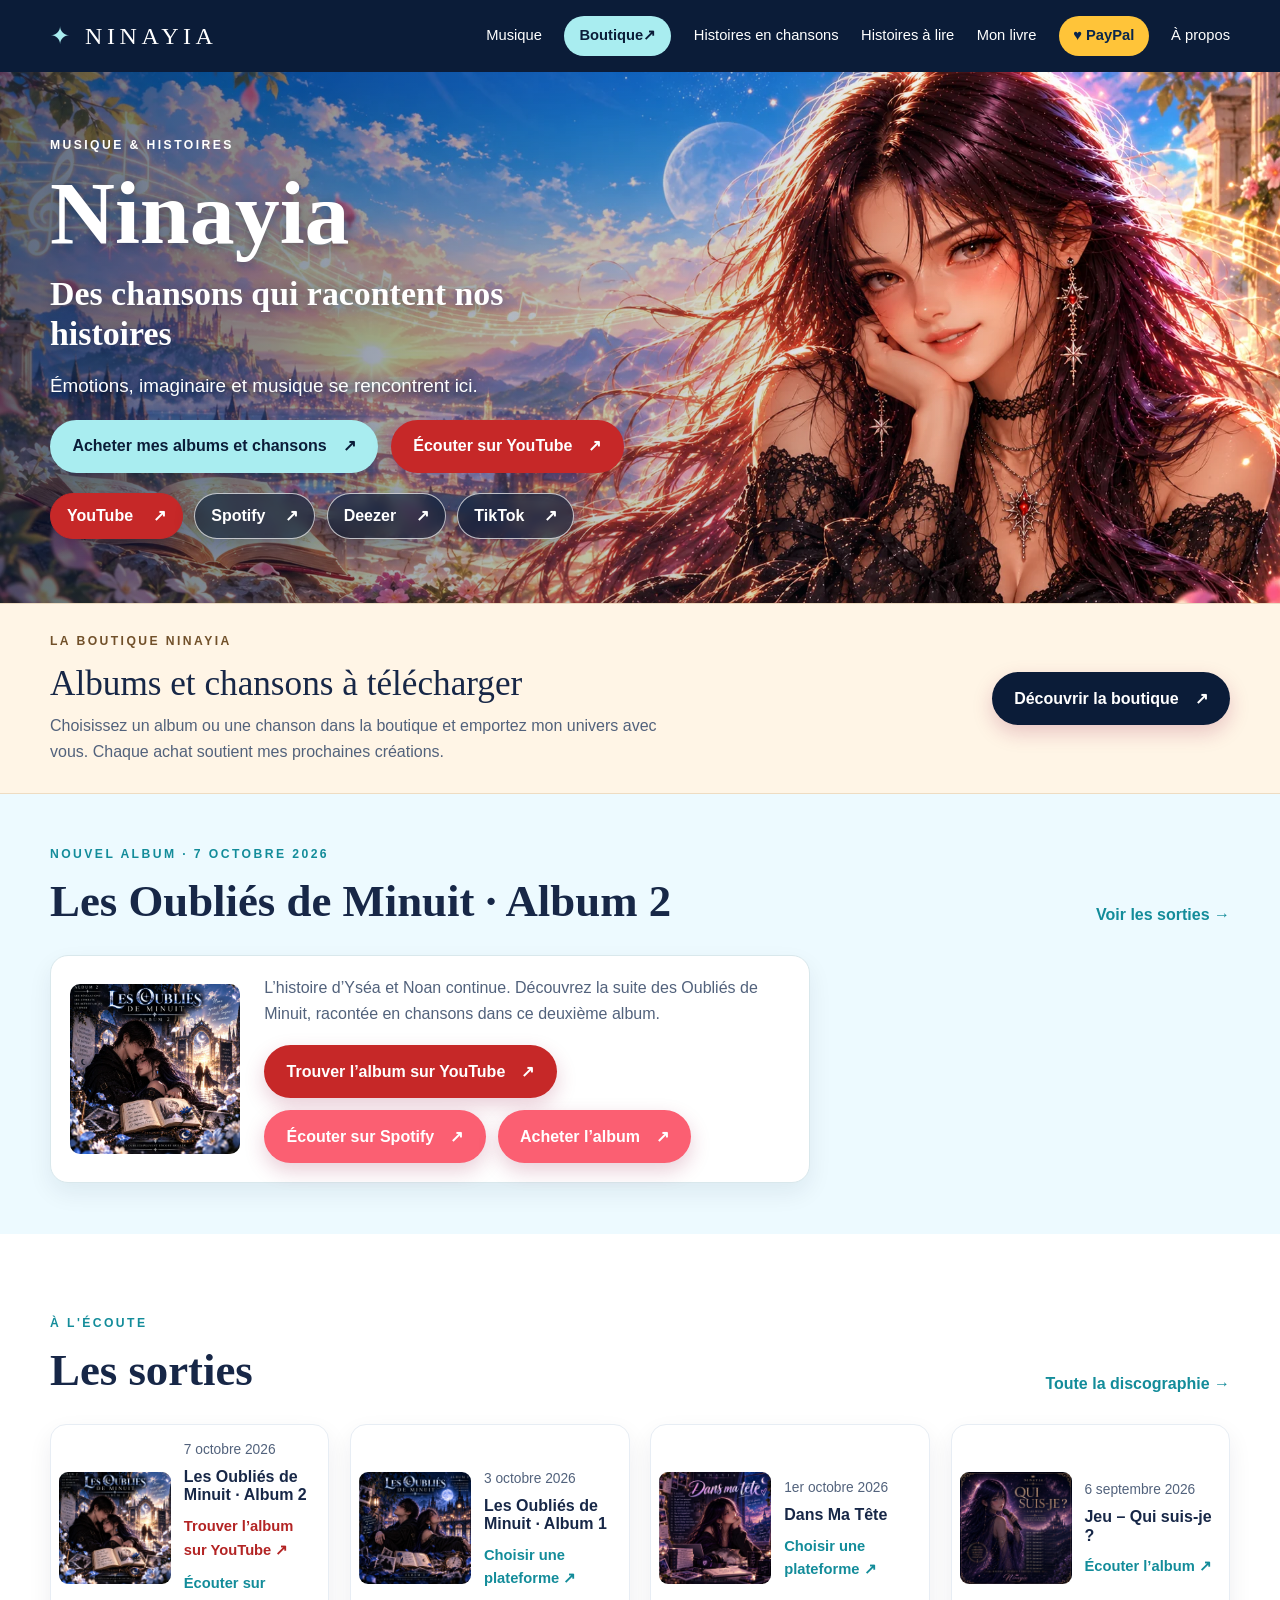
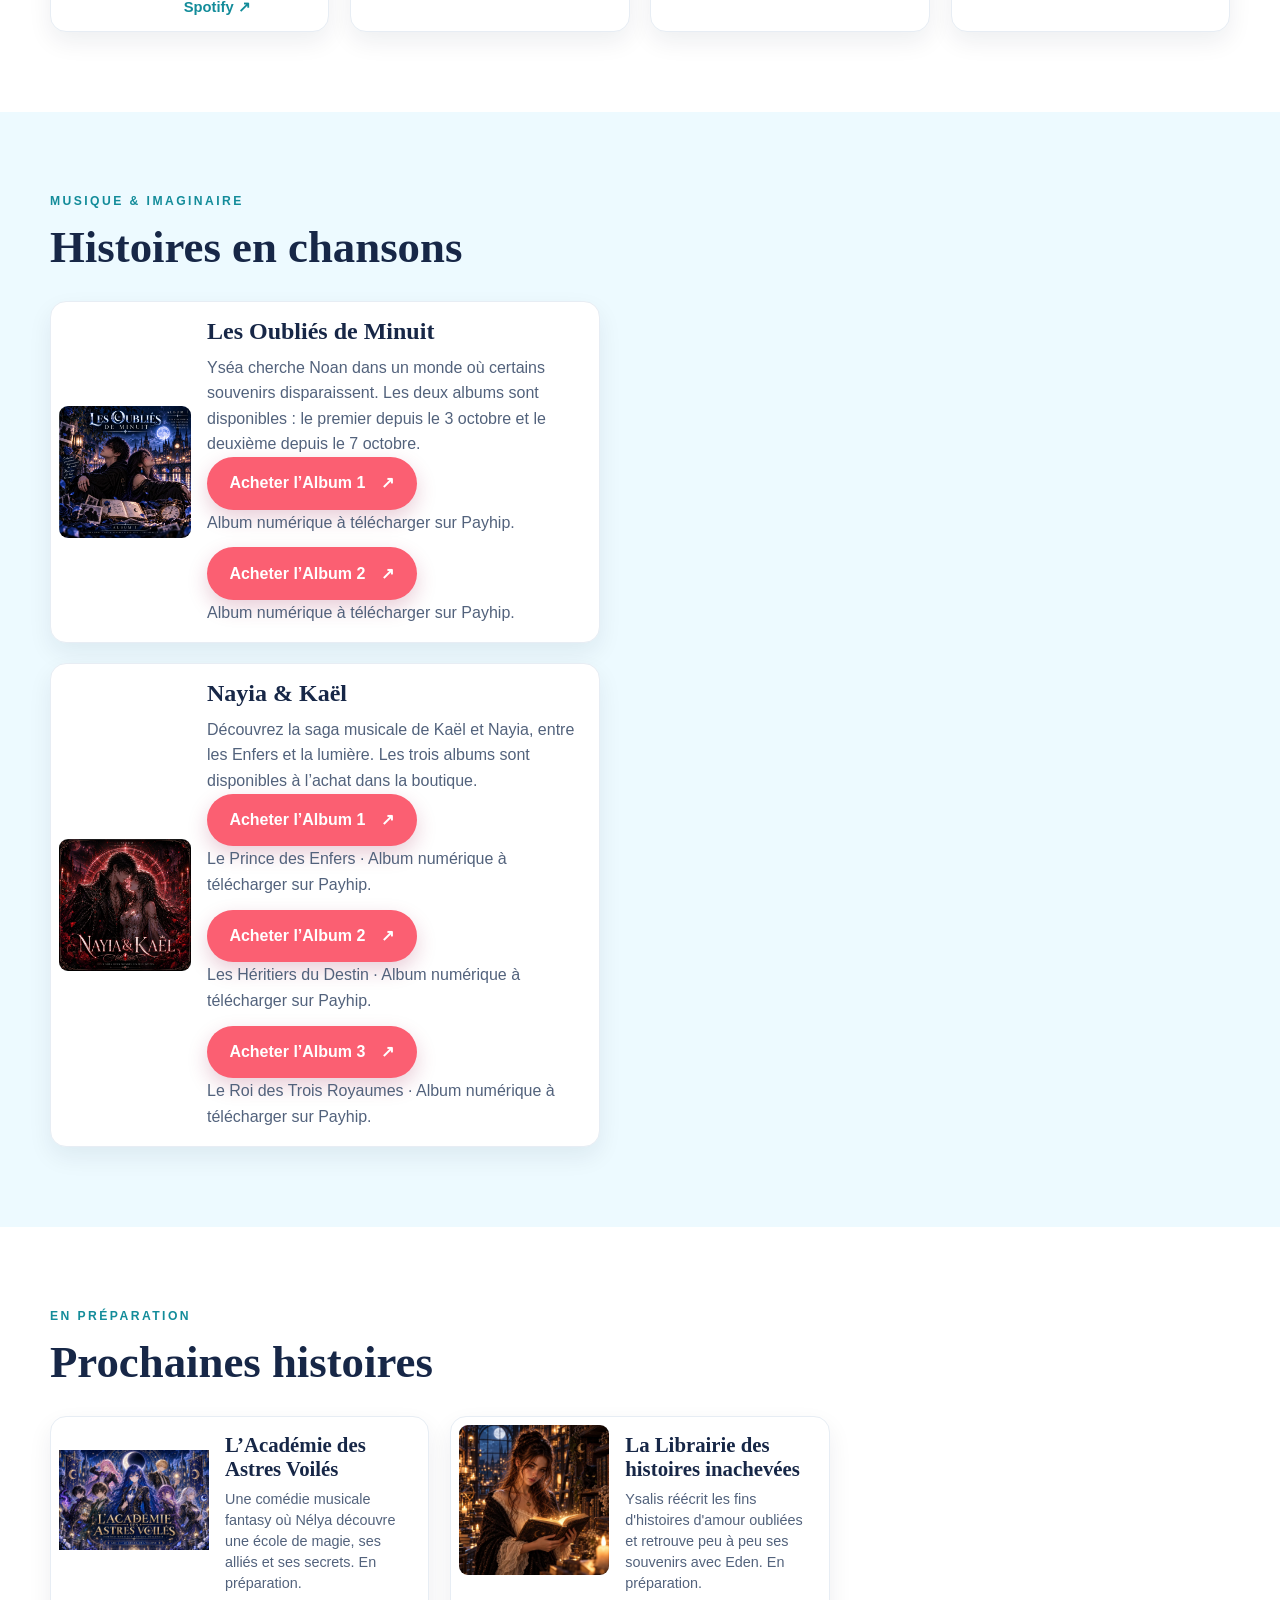
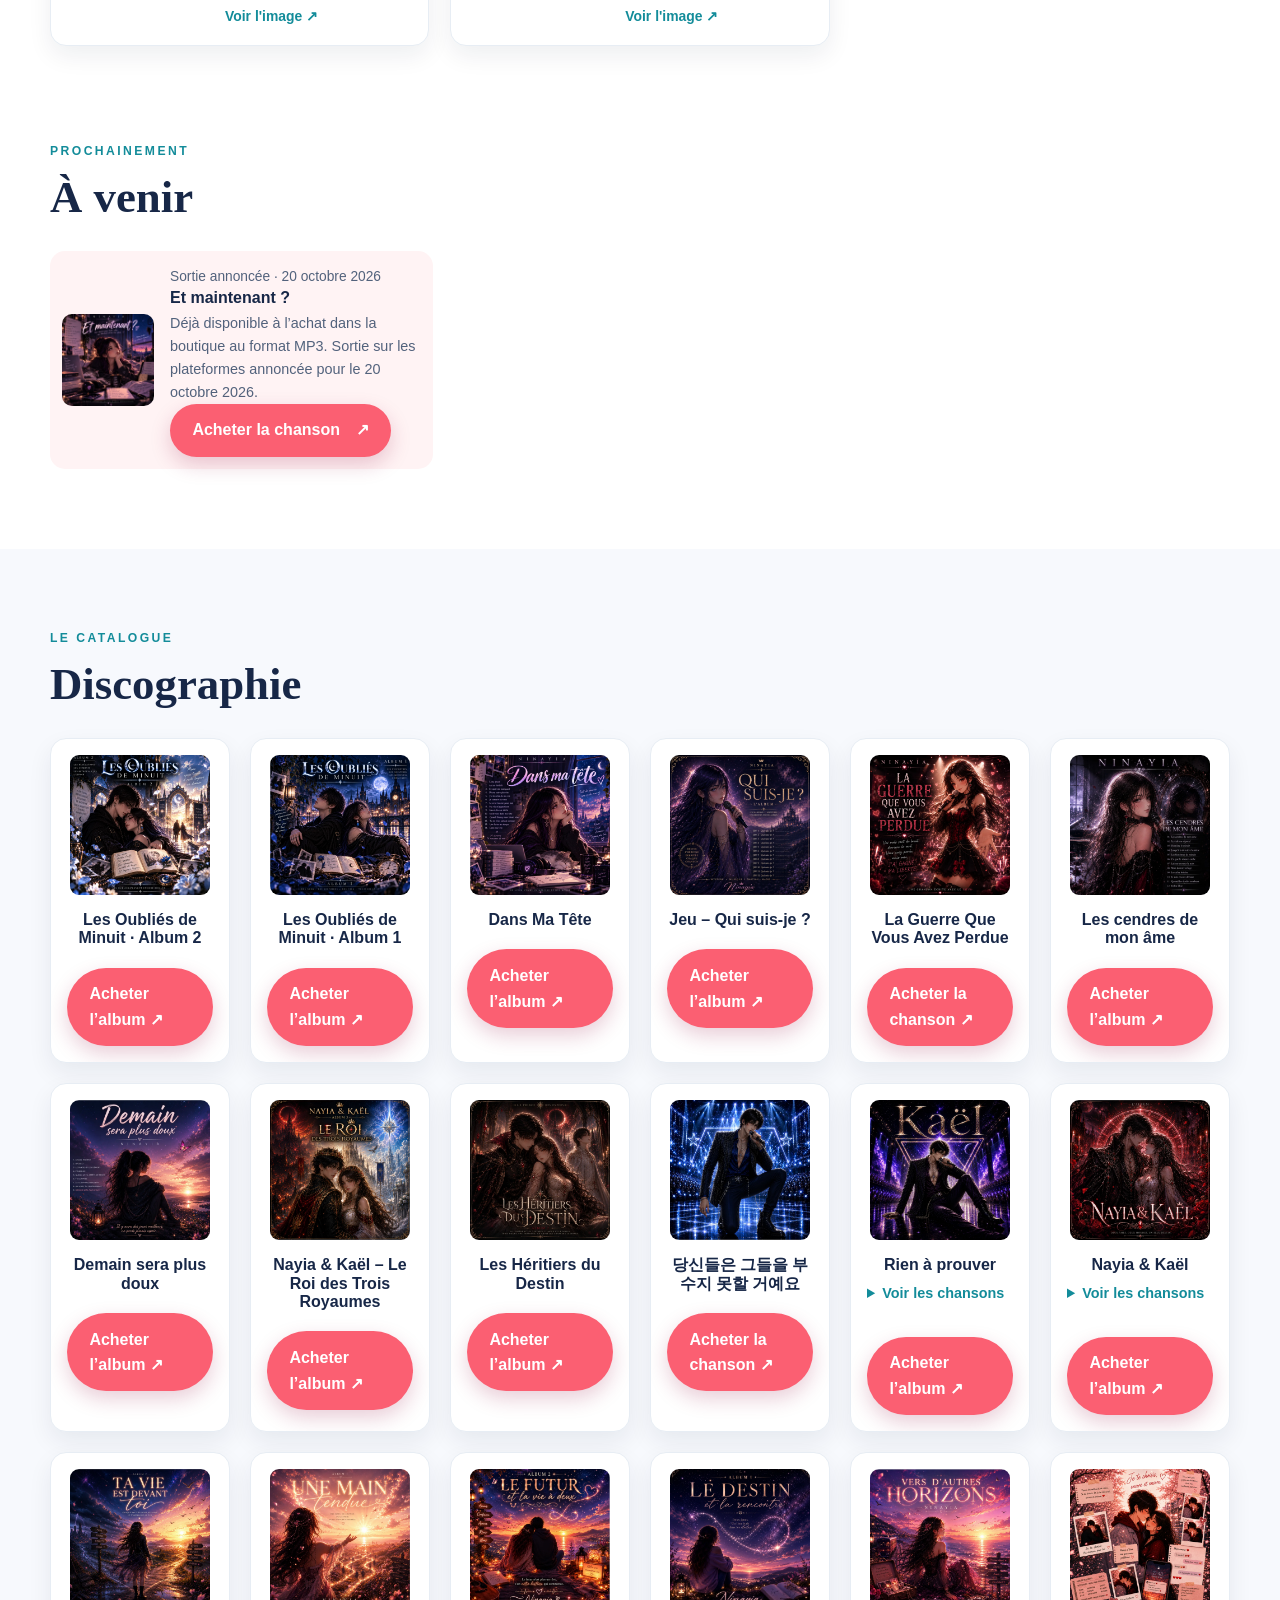
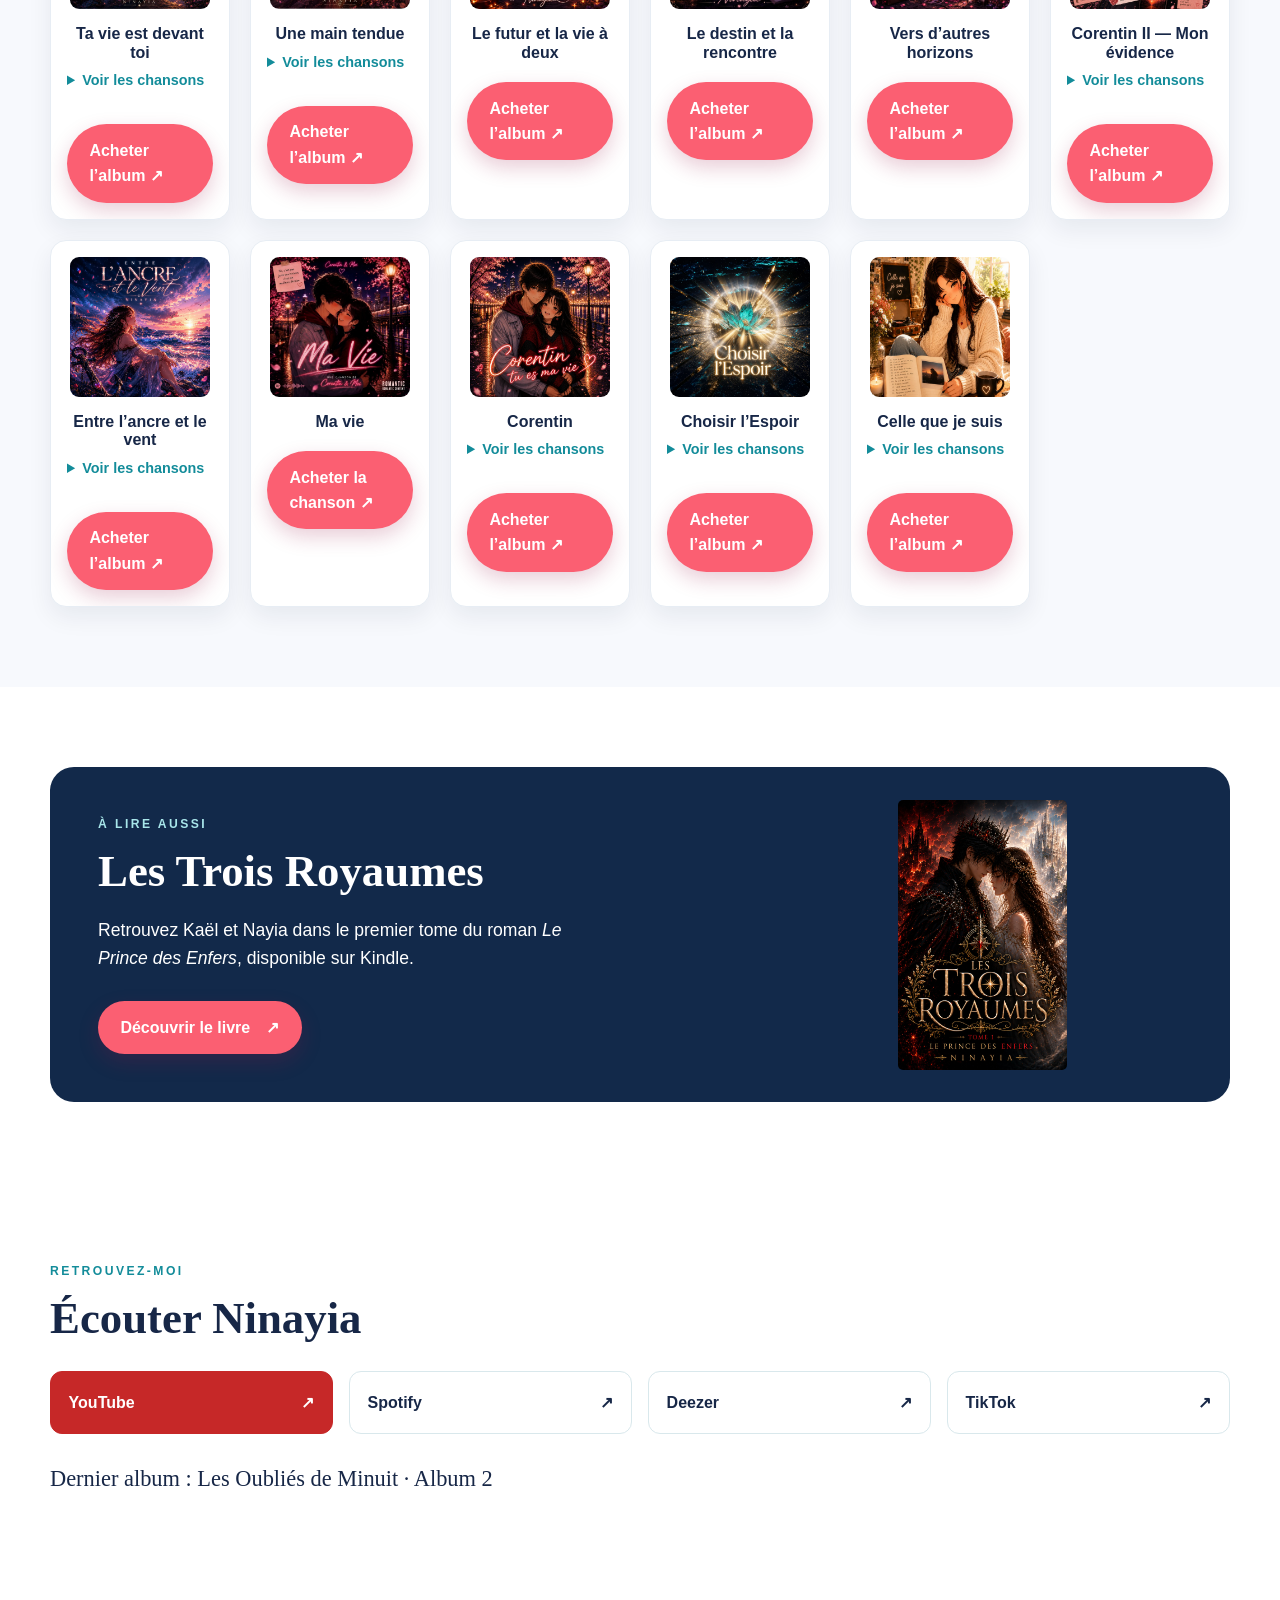
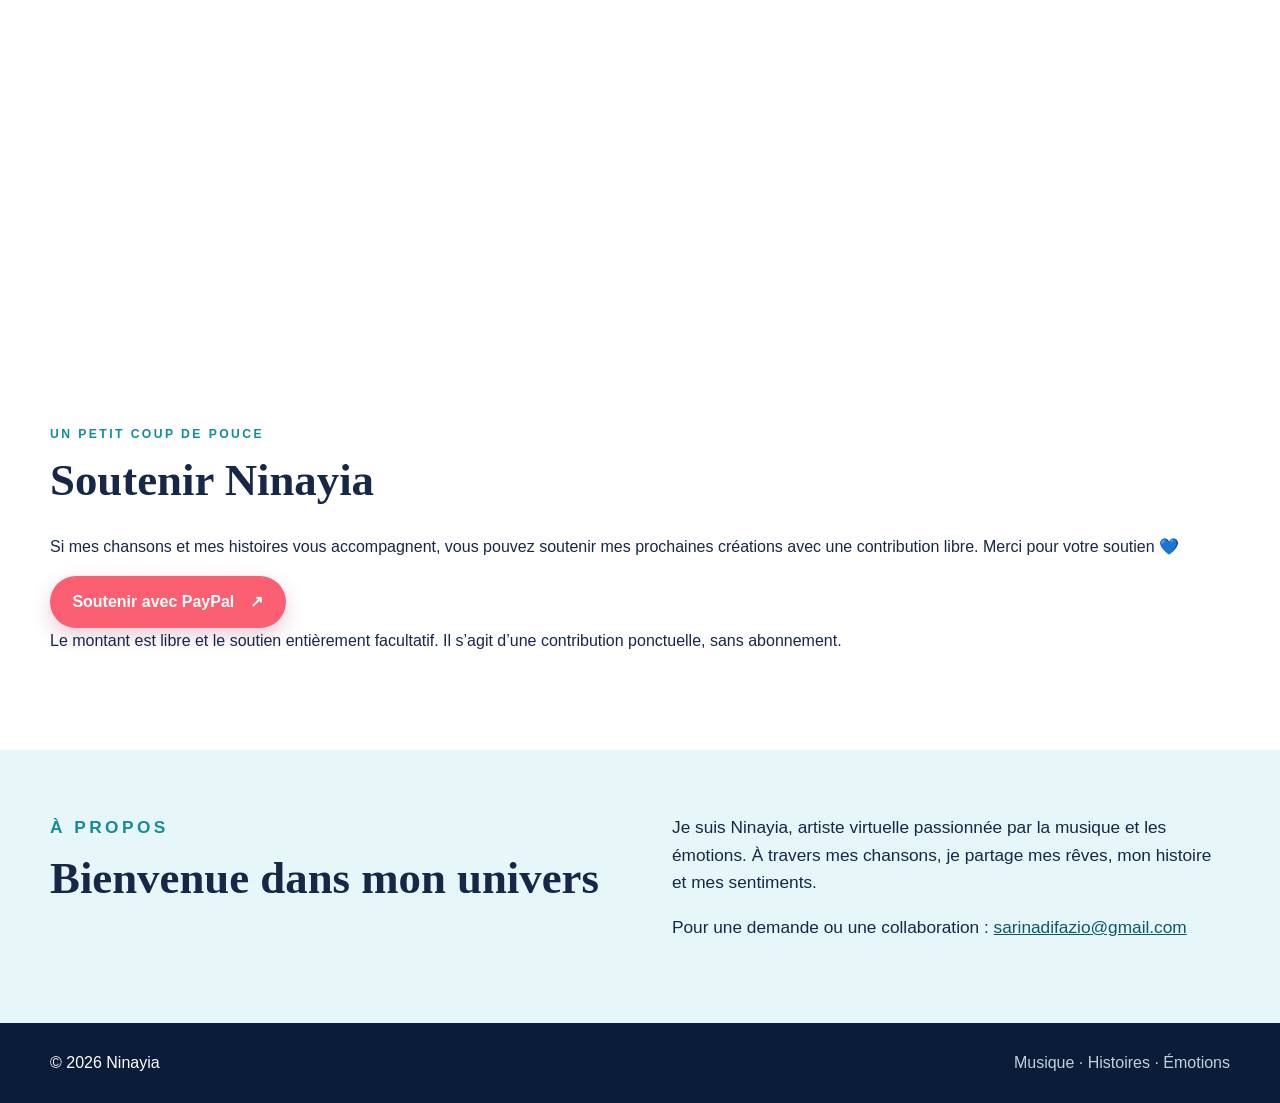
==== commit 7be74c67: "Rendre la boutique visible dans le menu, la bannière et sous l’accueil" ====
--- a/index.html
+++ b/index.html
@@ -19,24 +19,43 @@
     .hero-platforms .youtube-primary:hover,.platforms .youtube-primary:hover{background:#a61f1f;color:#fff}
     .listening-actions{display:flex;flex-wrap:wrap;gap:.75rem;align-items:center}
     .release-card .youtube-link{display:block;color:#b32424}
+
+    .nav-links .shop-nav{display:inline-flex;align-items:center;padding:.5rem .95rem;border-radius:999px;background:#a9edf0;color:#0b1c38;font-weight:800;white-space:nowrap}
+    .nav-links .shop-nav:hover,.nav-links .shop-nav:focus-visible{background:#d7f9fa;color:#0b1c38}
+    .hero-actions{display:flex;flex-wrap:wrap;gap:.8rem;align-items:center}
+    .shop-primary{background:#a9edf0;color:#0b1c38;box-shadow:0 8px 22px #071c4940}
+    .shop-primary:hover,.shop-primary:focus-visible{background:#d7f9fa;color:#0b1c38}
+    .shop-spotlight{background:#fff5e6;border-block:1px solid #eedcc2;padding-block:1.8rem}
+    .shop-spotlight-inner{display:flex;align-items:center;justify-content:space-between;gap:2rem}
+    .shop-spotlight h2{font:clamp(1.5rem,2.8vw,2.2rem)/1.2 Georgia,serif;margin:0 0 .5rem}
+    .shop-spotlight p:last-child{margin:0;color:#52627c;max-width:620px}
+    .shop-spotlight .eyebrow{color:#71502a}
+    .shop-spotlight .button{flex-shrink:0;background:#0b1c38;color:white}
+    .shop-spotlight .button:hover{background:#244574}
+    @media(max-width:620px){.shop-spotlight-inner{align-items:flex-start;flex-direction:column;gap:1rem}.hero-actions .button{padding:.75rem 1.1rem;font-size:.94rem}.shop-spotlight{padding-block:1.4rem}}
   </style>
 </head>
 <body>
   <a class="skip" href="#contenu">Aller au contenu</a>
   <header class="site-header"><nav class="nav wrap" aria-label="Navigation principale">
     <a class="brand" href="index.html" aria-label="Ninayia, accueil"><span aria-hidden="true">✦</span> NINAYIA</a>
-    <div class="nav-links"><a href="#musique">Musique</a><a href="https://payhip.com/Ninayia" target="_blank" rel="noopener noreferrer">Boutique <span aria-hidden="true">↗</span></a><a href="#histoires">Histoires en chansons</a><a href="histoires.html">Histoires à lire</a><a href="livre.html">Mon livre</a><a class="paypal-nav" href="https://www.paypal.com/donate/?business=97RWQAK34L696&amp;no_recurring=1&amp;currency_code=EUR" target="_blank" rel="noopener noreferrer" aria-label="Soutenir Ninayia avec PayPal">♥ PayPal</a><a href="#apropos">À propos</a></div>
+    <div class="nav-links"><a href="#musique">Musique</a><a class="shop-nav" href="https://payhip.com/Ninayia" target="_blank" rel="noopener noreferrer">Boutique <span aria-hidden="true">↗</span></a><a href="#histoires">Histoires en chansons</a><a href="histoires.html">Histoires à lire</a><a href="livre.html">Mon livre</a><a class="paypal-nav" href="https://www.paypal.com/donate/?business=97RWQAK34L696&amp;no_recurring=1&amp;currency_code=EUR" target="_blank" rel="noopener noreferrer" aria-label="Soutenir Ninayia avec PayPal">♥ PayPal</a><a href="#apropos">À propos</a></div>
   </nav></header>
   <main id="contenu">
     <section class="hero" aria-labelledby="hero-title"><div class="hero-inner wrap">
       <p class="eyebrow">Musique & histoires</p><h1 id="hero-title"><span class="hero-name">Ninayia</span><span class="hero-line">Des chansons qui racontent nos histoires</span></h1>
-      <p>Émotions, imaginaire et musique se rencontrent ici.</p><a class="button youtube-primary" href="https://www.youtube.com/@Ninayia29" target="_blank" rel="noopener noreferrer">Écouter sur YouTube <span aria-hidden="true">↗</span></a>
+      <p>Émotions, imaginaire et musique se rencontrent ici.</p><div class="hero-actions"><a class="button shop-primary" href="https://payhip.com/Ninayia" target="_blank" rel="noopener noreferrer">Acheter mes albums et chansons <span aria-hidden="true">↗</span></a><a class="button youtube-primary" href="https://www.youtube.com/@Ninayia29" target="_blank" rel="noopener noreferrer">Écouter sur YouTube <span aria-hidden="true">↗</span></a></div>
       <nav class="hero-platforms" aria-label="Retrouver Ninayia sur les plateformes">
         <a class="youtube-primary" href="https://www.youtube.com/@Ninayia29" target="_blank" rel="noopener noreferrer">YouTube <span aria-hidden="true">↗</span></a>
         <a href="https://open.spotify.com/intl-fr/artist/1R3pg5xXF15uyrTNSZ6ivT" target="_blank" rel="noopener noreferrer">Spotify <span aria-hidden="true">↗</span></a>
         <a href="https://www.deezer.com/fr/artist/387460251" target="_blank" rel="noopener noreferrer">Deezer <span aria-hidden="true">↗</span></a>
                 <a href="https://www.tiktok.com/@ninayia29" target="_blank" rel="noopener noreferrer">TikTok <span aria-hidden="true">↗</span></a>
       </nav>
+    </div></section>
+
+    <section id="boutique" class="shop-spotlight" aria-labelledby="boutique-title"><div class="wrap shop-spotlight-inner">
+      <div><p class="eyebrow">La boutique Ninayia</p><h2 id="boutique-title">Albums et chansons à télécharger</h2><p>Choisissez un album ou une chanson dans la boutique et emportez mon univers avec vous. Chaque achat soutient mes prochaines créations.</p></div>
+      <a class="button" href="https://payhip.com/Ninayia" target="_blank" rel="noopener noreferrer">Découvrir la boutique <span aria-hidden="true">↗</span></a>
     </div></section>
     <section id="ecouter" class="section featured-listening" aria-labelledby="ecouter-title"><div class="wrap">
       <div class="section-heading"><div><p class="eyebrow">Nouvel album · 7 octobre 2026</p><h2 id="ecouter-title">Les Oubliés de Minuit · Album 2</h2></div><a class="text-link" href="#musique">Voir les sorties <span aria-hidden="true">→</span></a></div>
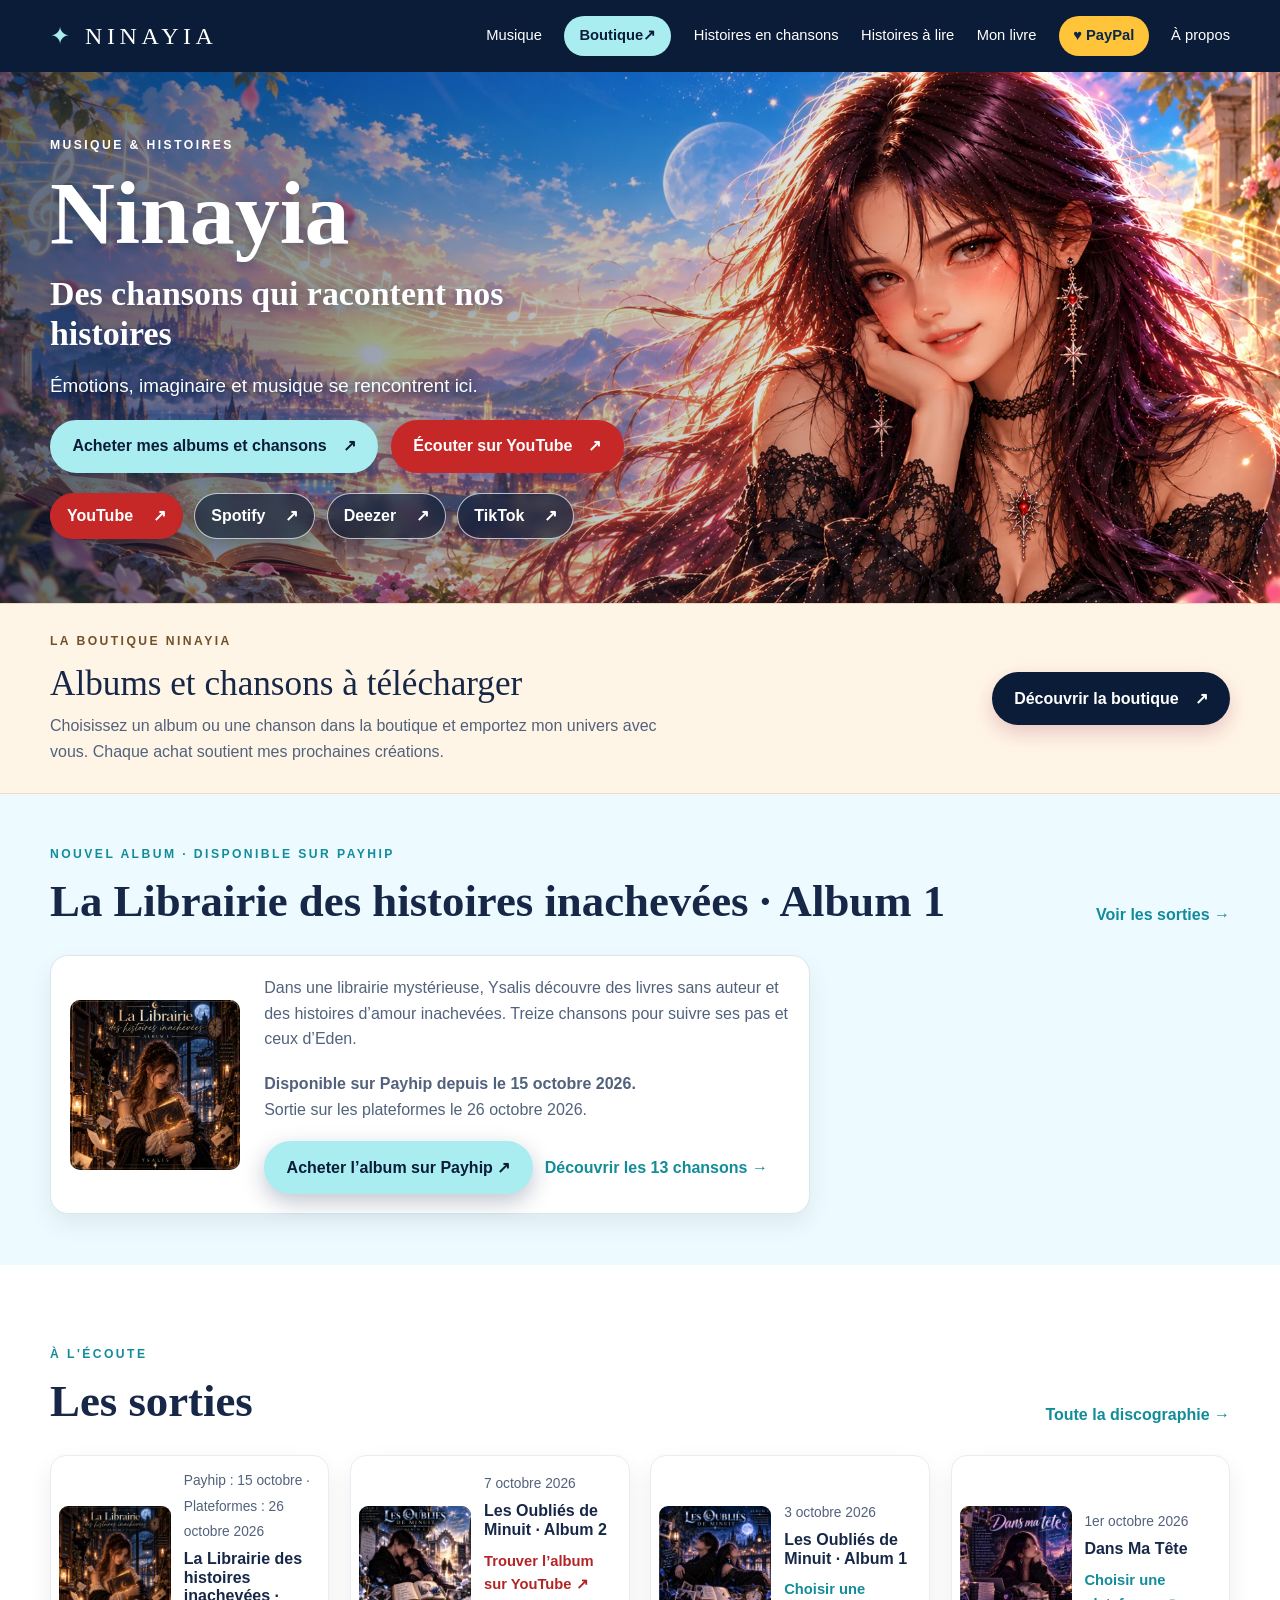
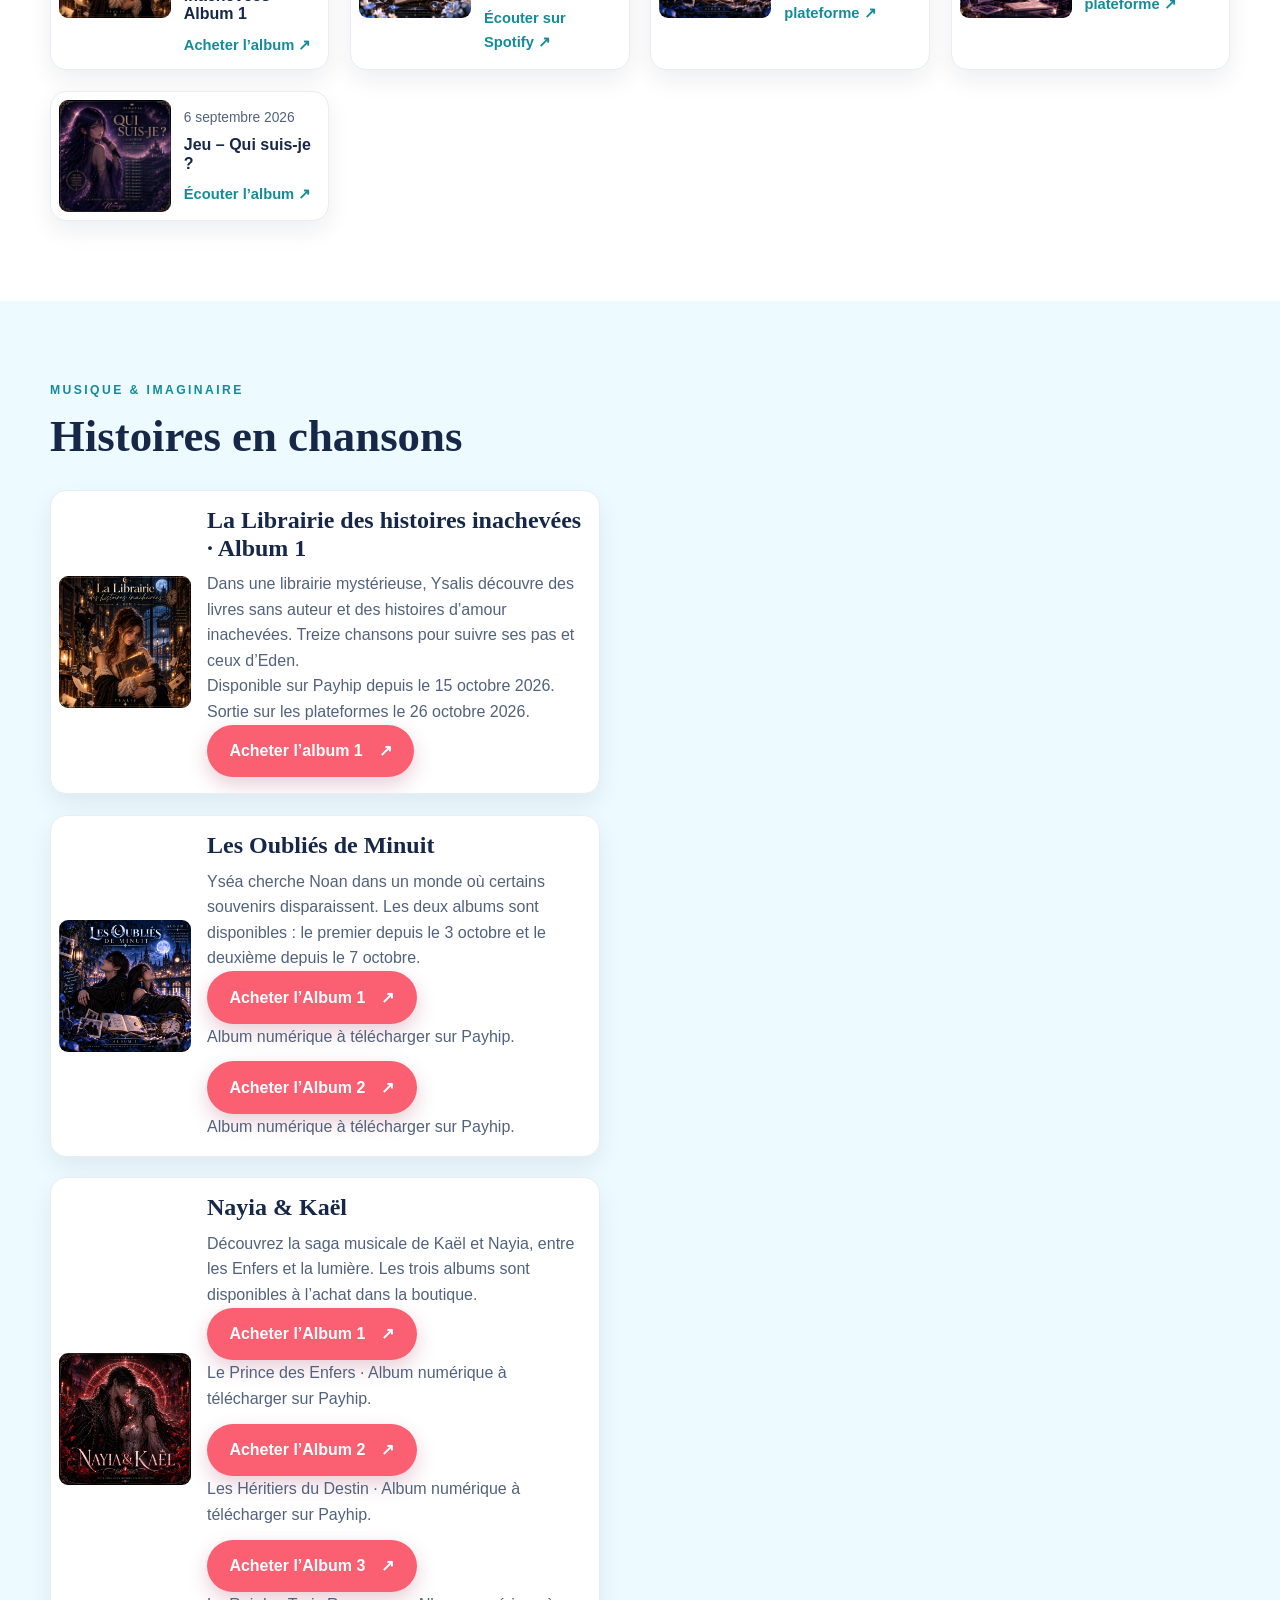
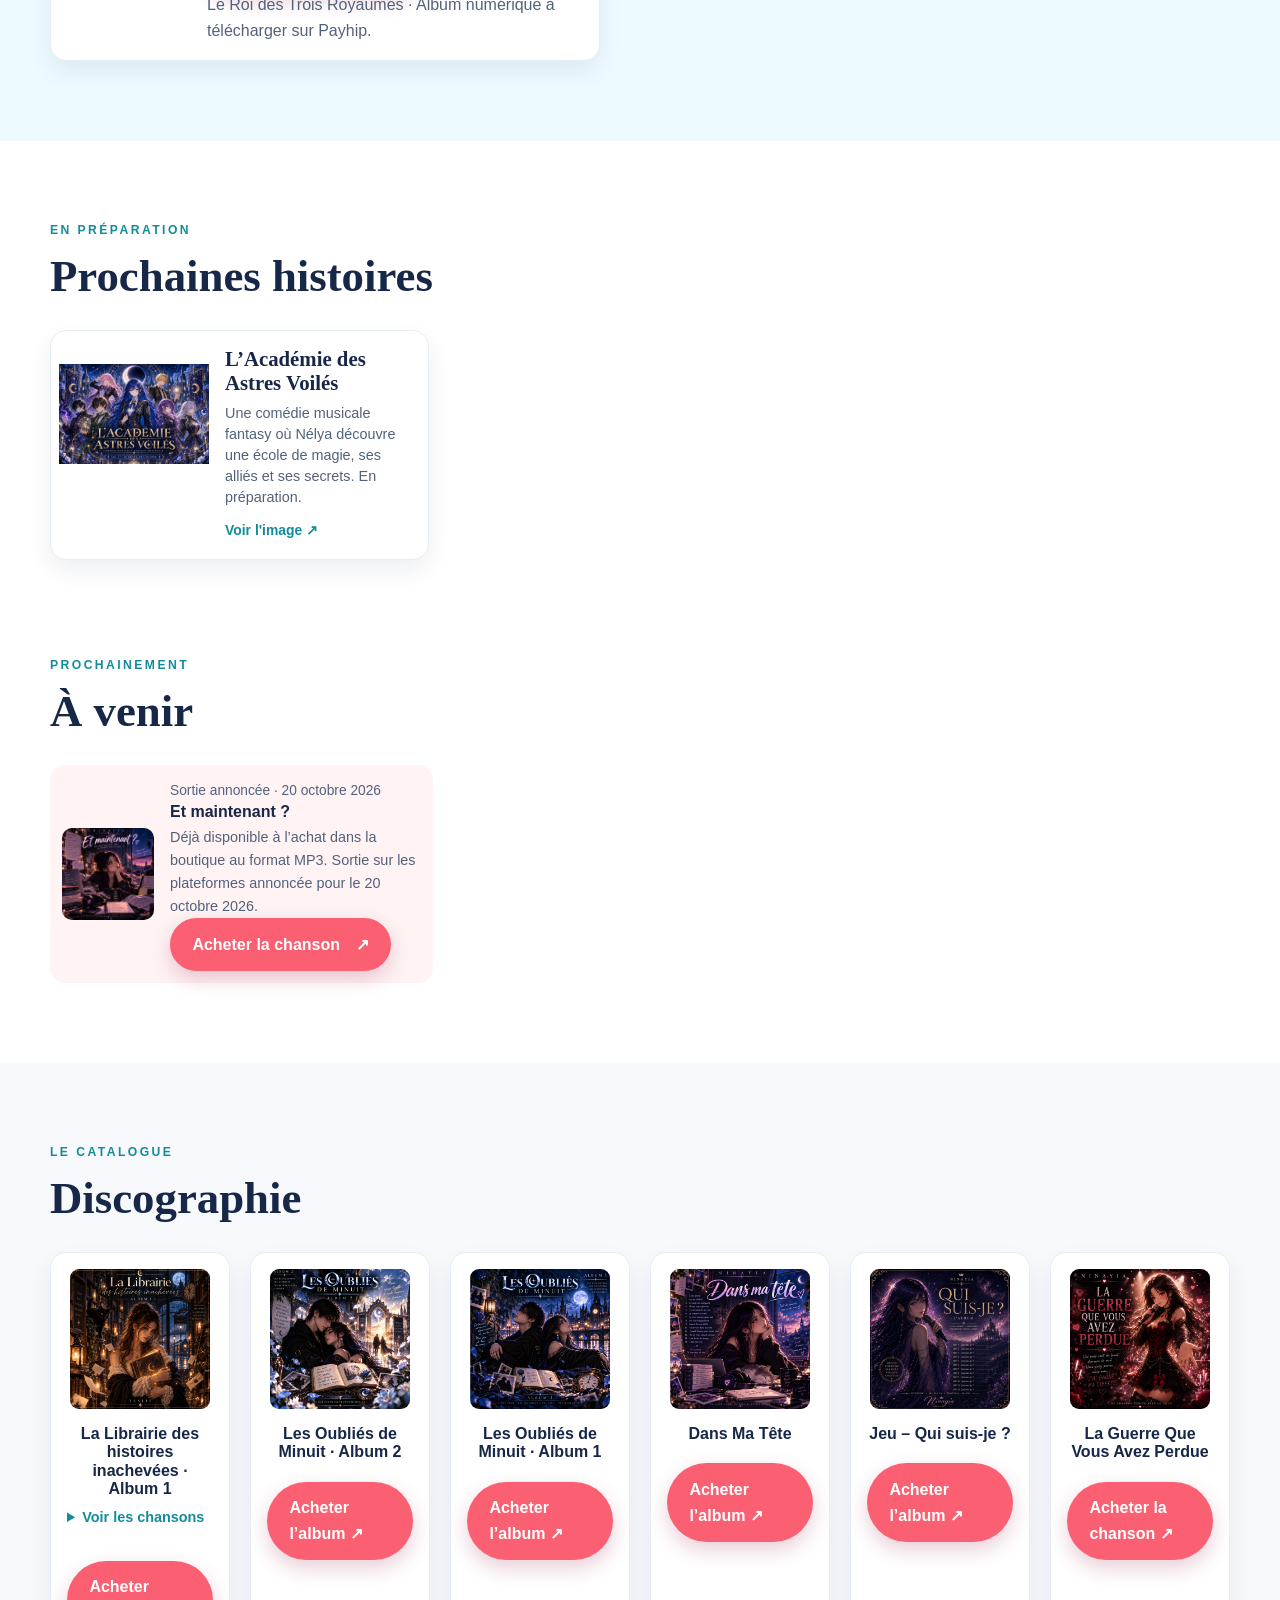
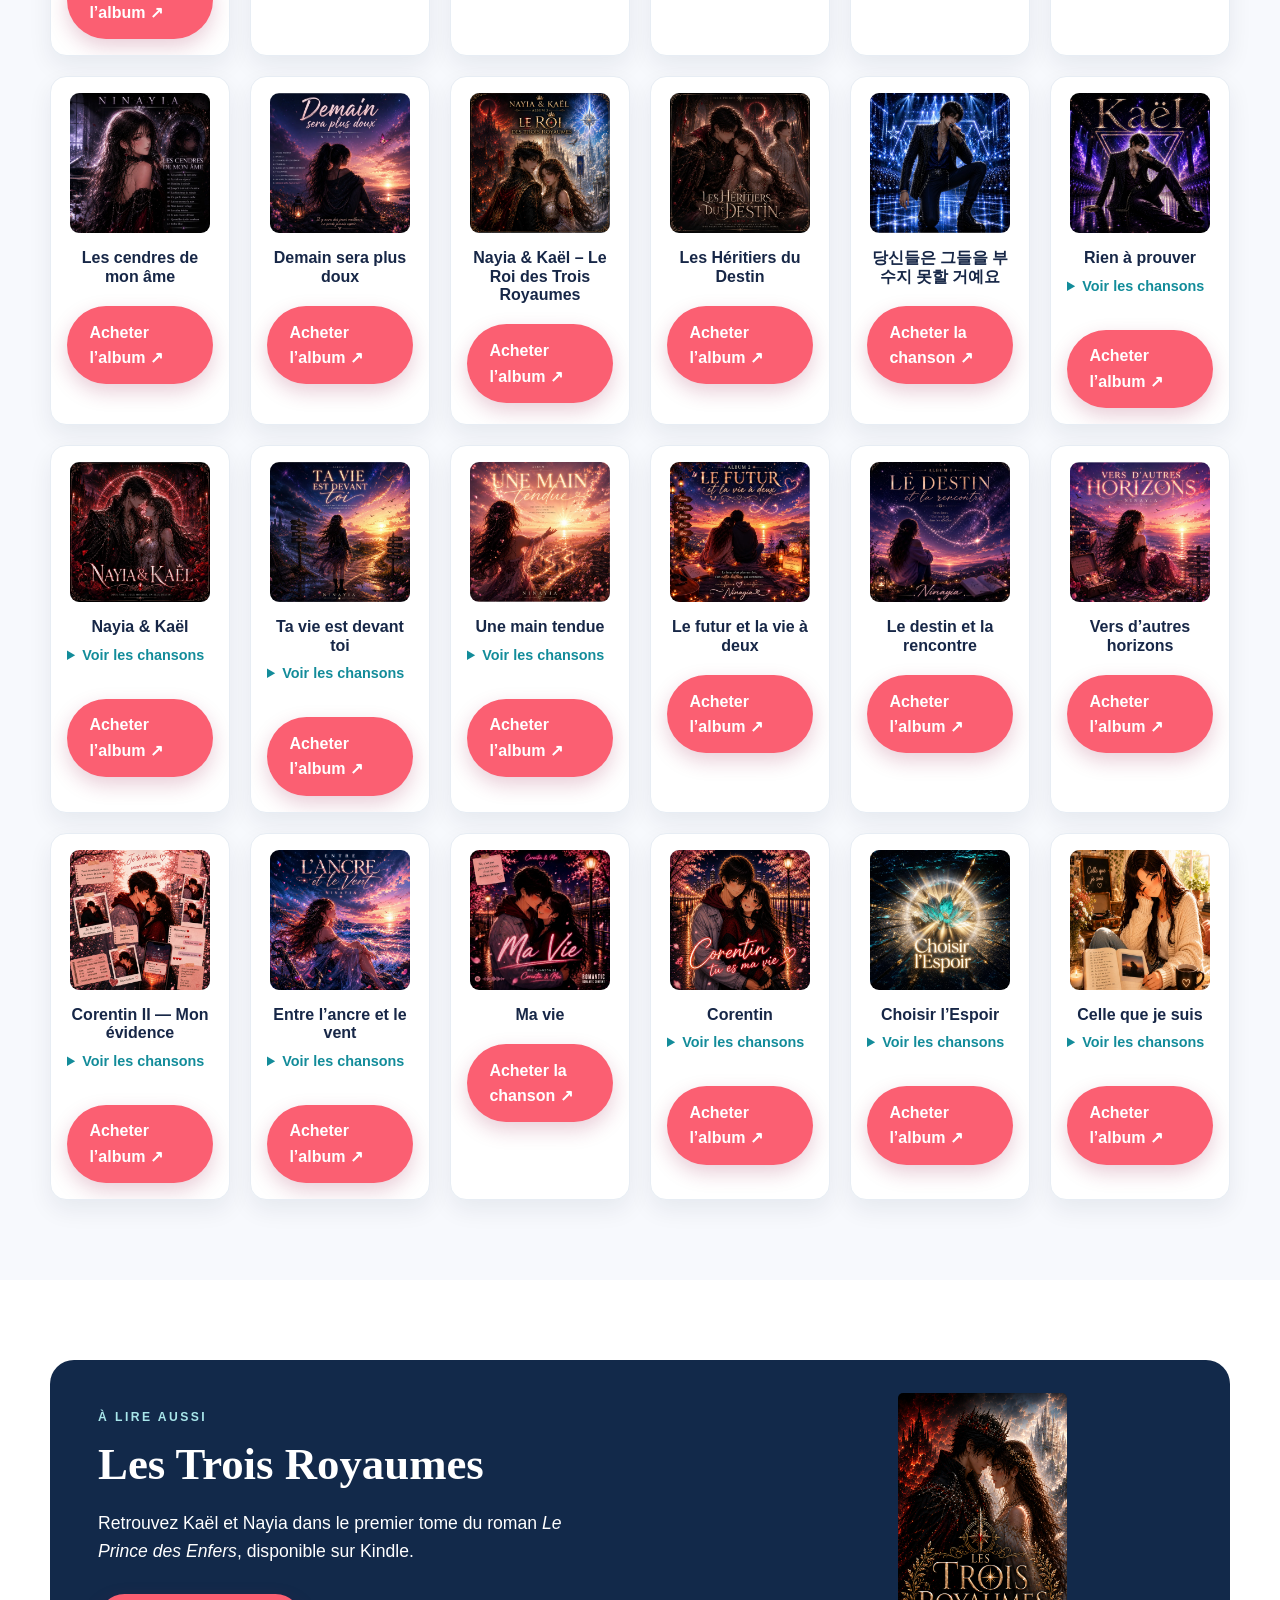
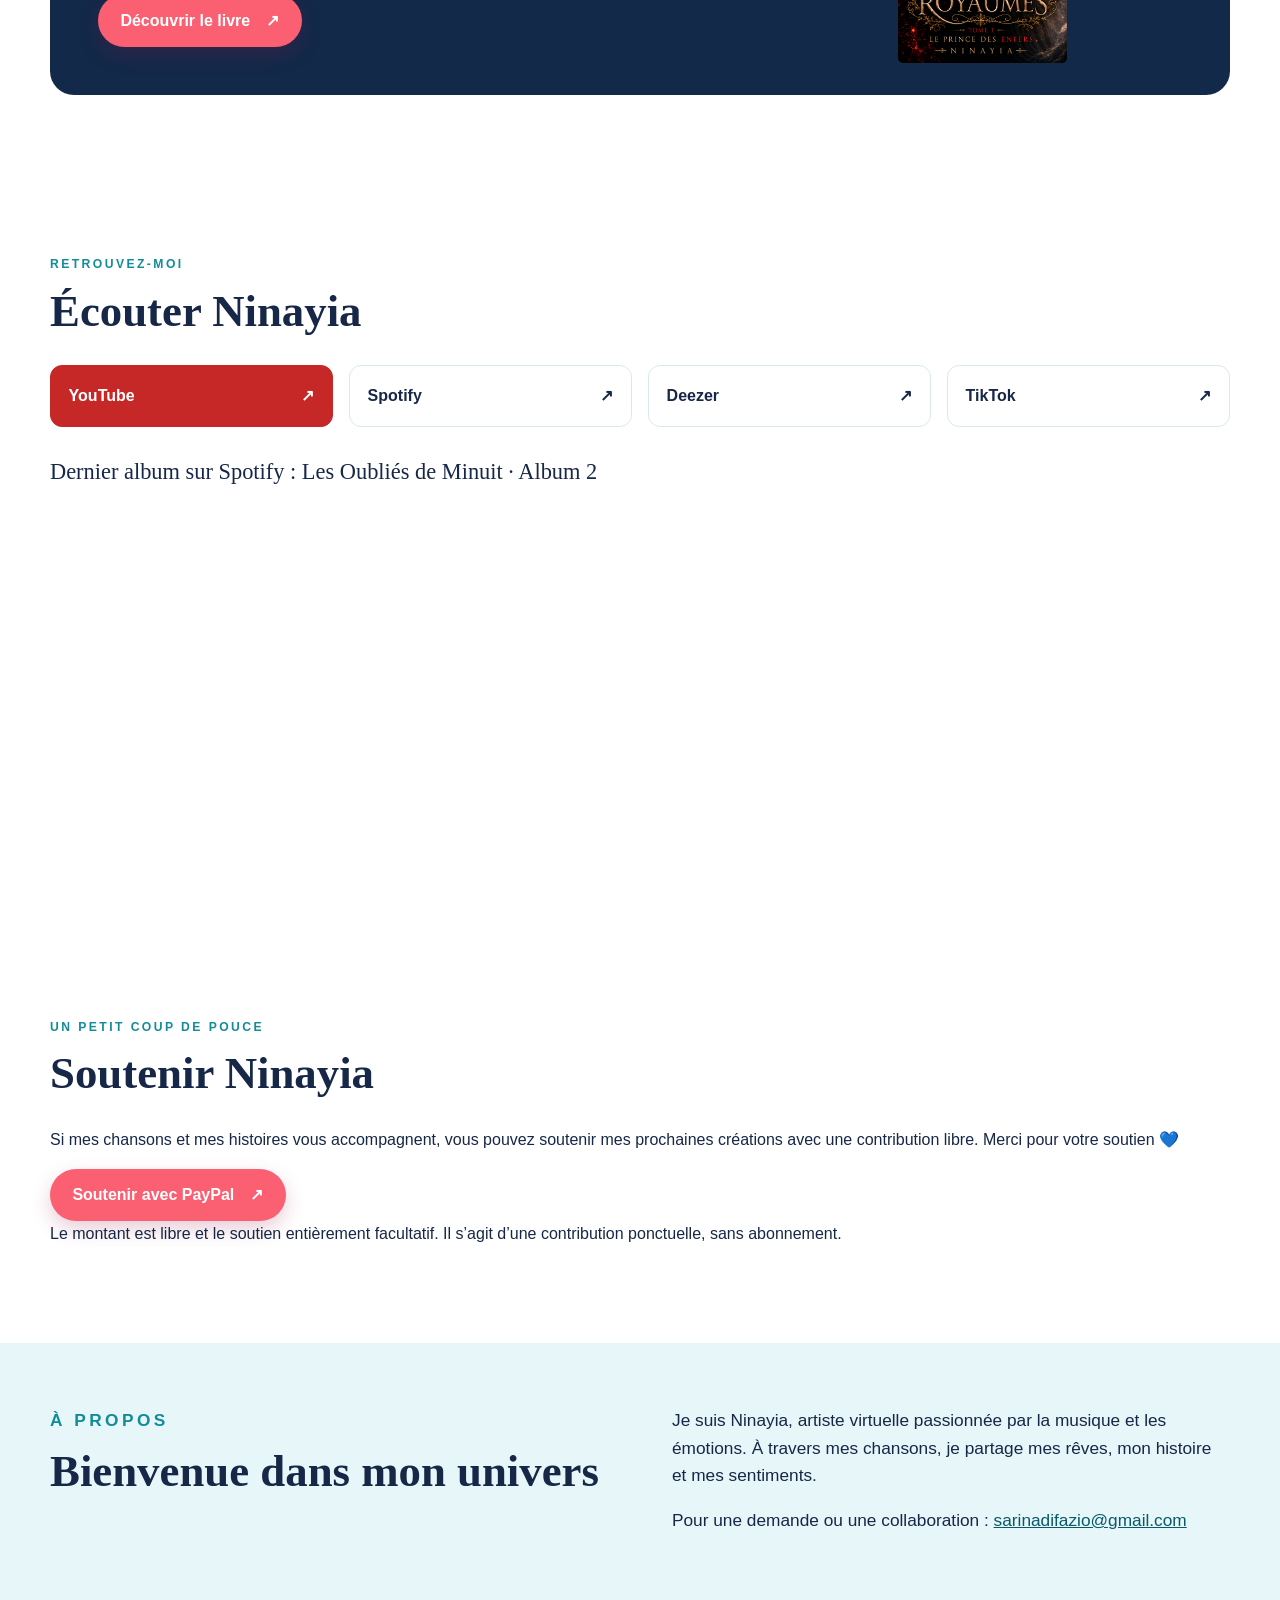
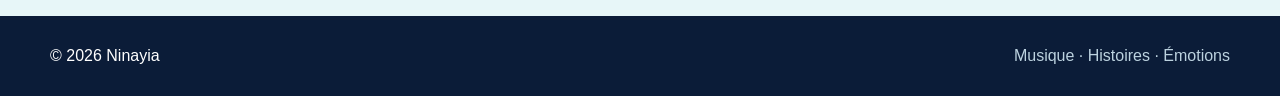
==== commit f33b6748: "Ajouter La Librairie des histoires inachevées, album 1 : jaquette, achat Payhip et 13 titres" ====
--- a/index.html
+++ b/index.html
@@ -58,12 +58,13 @@
       <a class="button" href="https://payhip.com/Ninayia" target="_blank" rel="noopener noreferrer">Découvrir la boutique <span aria-hidden="true">↗</span></a>
     </div></section>
     <section id="ecouter" class="section featured-listening" aria-labelledby="ecouter-title"><div class="wrap">
-      <div class="section-heading"><div><p class="eyebrow">Nouvel album · 7 octobre 2026</p><h2 id="ecouter-title">Les Oubliés de Minuit · Album 2</h2></div><a class="text-link" href="#musique">Voir les sorties <span aria-hidden="true">→</span></a></div>
-      <div class="featured-album"><img src="assets/covers/album-2-les-oublies-de-minuit.webp" alt="Jaquette de Les Oubliés de Minuit · Album 2" width="1000" height="1000"><div><p>L’histoire d’Yséa et Noan continue. Découvrez la suite des Oubliés de Minuit, racontée en chansons dans ce deuxième album.</p><div class="listening-actions"><a class="button youtube-primary" href="https://www.youtube.com/@Ninayia29/search?query=Les%20Oubli%C3%A9s%20de%20Minuit" target="_blank" rel="noopener noreferrer">Trouver l’album sur YouTube <span aria-hidden="true">↗</span></a><a class="button" href="https://open.spotify.com/album/0u3WfFBbKsYdzRd0jKQDyH" target="_blank" rel="noopener noreferrer">Écouter sur Spotify <span aria-hidden="true">↗</span></a><a class="button" href="https://payhip.com/b/RWbuJ" target="_blank" rel="noopener noreferrer">Acheter l’album <span aria-hidden="true">↗</span></a></div></div></div>
+      <div class="section-heading"><div><p class="eyebrow">Nouvel album · Disponible sur Payhip</p><h2 id="ecouter-title">La Librairie des histoires inachevées · Album 1</h2></div><a class="text-link" href="#musique">Voir les sorties →</a></div>
+      <div class="featured-album"><img src="assets/covers/librairie-histoires-inachevees-album-1.webp" alt="Jaquette de La Librairie des histoires inachevées · Album 1" width="1000" height="1000"><div><p>Dans une librairie mystérieuse, Ysalis découvre des livres sans auteur et des histoires d’amour inachevées. Treize chansons pour suivre ses pas et ceux d’Eden.</p><p><strong>Disponible sur Payhip depuis le 15 octobre 2026.</strong><br>Sortie sur les plateformes le <time datetime="2026-10-26">26 octobre 2026</time>.</p><div class="listening-actions"><a class="button shop-primary" href="https://payhip.com/b/XhnMH" target="_blank" rel="noopener noreferrer">Acheter l’album sur Payhip ↗</a><a class="text-link" href="#discographie">Découvrir les 13 chansons →</a></div></div></div>
     </div></section>
     <section id="musique" class="section wrap">
       <div class="section-heading"><div><p class="eyebrow">À l'écoute</p><h2>Les sorties</h2></div><a class="text-link" href="#discographie">Toute la discographie <span aria-hidden="true">→</span></a></div>
       <div class="release-grid">
+        <article class="release-card"><img src="assets/covers/librairie-histoires-inachevees-album-1.webp" alt="Jaquette de La Librairie des histoires inachevées · Album 1" width="1000" height="1000"><div><span class="meta">Payhip : 15 octobre · Plateformes : 26 octobre 2026</span><h3>La Librairie des histoires inachevées · Album 1</h3><a class="text-link" href="https://payhip.com/b/XhnMH" target="_blank" rel="noopener noreferrer">Acheter l’album ↗</a></div></article>
         <article class="release-card"><img src="assets/covers/album-2-les-oublies-de-minuit.webp" alt="Jaquette de Les Oubliés de Minuit · Album 2" width="1000" height="1000"><div><span class="meta">7 octobre 2026</span><h3>Les Oubliés de Minuit · Album 2</h3><a class="text-link youtube-link" href="https://www.youtube.com/@Ninayia29/search?query=Les%20Oubli%C3%A9s%20de%20Minuit" target="_blank" rel="noopener noreferrer">Trouver l’album sur YouTube <span aria-hidden="true">↗</span></a><a class="text-link" href="https://open.spotify.com/album/0u3WfFBbKsYdzRd0jKQDyH" target="_blank" rel="noopener noreferrer">Écouter sur Spotify <span aria-hidden="true">↗</span></a></div></article>
         <article class="release-card"><img src="assets/covers/album-1-les-oublies-de-minuit.webp" alt="Jaquette de Les Oubliés de Minuit · Album 1" width="1000" height="1000"><div><span class="meta">3 octobre 2026</span><h3>Les Oubliés de Minuit · Album 1</h3><a class="text-link" href="#plateformes">Choisir une plateforme <span aria-hidden="true">↗</span></a></div></article>
         <article class="release-card"><img src="assets/covers/dans-ma-tete.webp" alt="Jaquette de Dans Ma Tête" width="1000" height="1000"><div><span class="meta">1er octobre 2026</span><h3>Dans Ma Tête</h3><a class="text-link" href="#plateformes">Choisir une plateforme <span aria-hidden="true">↗</span></a></div></article>
@@ -73,6 +74,7 @@
     <section id="histoires" class="stories-section"><div class="wrap">
       <div class="section-heading"><div><p class="eyebrow">Musique & imaginaire</p><h2>Histoires en chansons</h2></div></div>
       <div class="story-grid">
+        <article class="story-card"><img src="assets/covers/librairie-histoires-inachevees-album-1.webp" alt="Jaquette de La Librairie des histoires inachevées · Album 1" loading="lazy" width="1000" height="1000"><div><h3>La Librairie des histoires inachevées · Album 1</h3><p>Dans une librairie mystérieuse, Ysalis découvre des livres sans auteur et des histoires d’amour inachevées. Treize chansons pour suivre ses pas et ceux d’Eden.</p><p>Disponible sur Payhip depuis le 15 octobre 2026. Sortie sur les plateformes le 26 octobre 2026.</p><a class="button" href="https://payhip.com/b/XhnMH" target="_blank" rel="noopener noreferrer">Acheter l’album 1 <span aria-hidden="true">↗</span></a></div></article>
         <article class="story-card"><img src="assets/covers/album-1-les-oublies-de-minuit.webp" alt="Jaquette de l'album 1 des Oubliés de Minuit" loading="lazy" width="1000" height="1000"><div><h3>Les Oubliés de Minuit</h3><p>Yséa cherche Noan dans un monde où certains souvenirs disparaissent. Les deux albums sont disponibles : le premier depuis le 3 octobre et le deuxième depuis le 7 octobre.</p><a class="button" href="https://payhip.com/b/GWx9a" target="_blank" rel="noopener noreferrer" aria-label="Acheter Les Oubliés de Minuit — Album 1 sur Payhip">Acheter l’Album 1 <span aria-hidden="true">↗</span></a><p>Album numérique à télécharger sur Payhip.</p><a class="button" href="https://payhip.com/b/RWbuJ" target="_blank" rel="noopener noreferrer" aria-label="Acheter Les Oubliés de Minuit — Album 2 sur Payhip" style="margin-top:.75rem">Acheter l’Album 2 <span aria-hidden="true">↗</span></a><p>Album numérique à télécharger sur Payhip.</p></div></article>
         <article class="story-card"><img src="assets/covers/nayia-kael.webp" alt="Jaquette de Nayia & Kaël" loading="lazy" width="1000" height="1000"><div><h3>Nayia & Kaël</h3><p>Découvrez la saga musicale de Kaël et Nayia, entre les Enfers et la lumière. Les trois albums sont disponibles à l’achat dans la boutique.</p><a class="button" href="https://payhip.com/b/iKWJe" target="_blank" rel="noopener noreferrer" aria-label="Acheter Kaël et Nayia — Album 1 : Le Prince des Enfers sur Payhip">Acheter l’Album 1 <span aria-hidden="true">↗</span></a><p>Le Prince des Enfers · Album numérique à télécharger sur Payhip.</p><a class="button" href="https://payhip.com/b/RAnzd" target="_blank" rel="noopener noreferrer" aria-label="Acheter Kaël et Nayia — Album 2 : Les Héritiers du Destin sur Payhip" style="margin-top:.75rem">Acheter l’Album 2 <span aria-hidden="true">↗</span></a><p>Les Héritiers du Destin · Album numérique à télécharger sur Payhip.</p><a class="button" href="https://payhip.com/b/3WVhT" target="_blank" rel="noopener noreferrer" aria-label="Acheter Kaël et Nayia — Album 3 : Le Roi des Trois Royaumes sur Payhip" style="margin-top:.75rem">Acheter l’Album 3 <span aria-hidden="true">↗</span></a><p>Le Roi des Trois Royaumes · Album numérique à télécharger sur Payhip.</p></div></article>
       </div>
@@ -81,7 +83,6 @@
       <div class="section-heading"><div><p class="eyebrow">En préparation</p><h2>Prochaines histoires</h2></div></div>
       <div class="story-grid future-grid">
         <article class="story-card"><img src="assets/stories/academie-astres-voiles.webp" alt="Nélya, Mélya, Elyan, Kaïros, Naël, Elarys et Astréa devant l’Académie des Astres Voilés" loading="lazy" width="1536" height="1024"><div><h3>L’Académie des Astres Voilés</h3><p>Une comédie musicale fantasy où Nélya découvre une école de magie, ses alliés et ses secrets. En préparation.</p><a class="text-link" href="assets/stories/academie-astres-voiles.webp" target="_blank" rel="noopener">Voir l'image ↗</a></div></article>
-        <article class="story-card"><img src="assets/stories/librairie-ysalis.webp" alt="Ysalis et un livre lumineux dans la librairie des histoires inachevées" loading="lazy" width="800" height="800"><div><h3>La Librairie des histoires inachevées</h3><p>Ysalis réécrit les fins d'histoires d'amour oubliées et retrouve peu à peu ses souvenirs avec Eden. En préparation.</p><a class="text-link" href="assets/stories/librairie-ysalis.webp" target="_blank" rel="noopener">Voir l'image ↗</a></div></article>
       </div>
     </section>
     <section id="a-venir" class="section wrap upcoming" aria-labelledby="a-venir-title">
@@ -95,7 +96,7 @@
       <a href="https://open.spotify.com/intl-fr/artist/1R3pg5xXF15uyrTNSZ6ivT" target="_blank" rel="noopener noreferrer">Spotify <span aria-hidden="true">↗</span></a>
       <a href="https://www.deezer.com/fr/artist/387460251" target="_blank" rel="noopener noreferrer">Deezer <span aria-hidden="true">↗</span></a>
             <a href="https://www.tiktok.com/@ninayia29" target="_blank" rel="noopener noreferrer">TikTok <span aria-hidden="true">↗</span></a>
-    </div><div class="spotify-embed"><h3>Dernier album : Les Oubliés de Minuit · Album 2</h3><iframe title="Écouter Les Oubliés de Minuit · Album 2 sur Spotify" src="https://open.spotify.com/embed/album/0u3WfFBbKsYdzRd0jKQDyH" width="100%" height="352" style="border:0;border-radius:14px" allow="autoplay; clipboard-write; encrypted-media; fullscreen; picture-in-picture" loading="lazy"></iframe></div></section>
+    </div><div class="spotify-embed"><h3>Dernier album sur Spotify : Les Oubliés de Minuit · Album 2</h3><iframe title="Écouter Les Oubliés de Minuit · Album 2 sur Spotify" src="https://open.spotify.com/embed/album/0u3WfFBbKsYdzRd0jKQDyH" width="100%" height="352" style="border:0;border-radius:14px" allow="autoplay; clipboard-write; encrypted-media; fullscreen; picture-in-picture" loading="lazy"></iframe></div></section>
     <section id="soutenir" class="section wrap" aria-labelledby="soutenir-title">
       <div class="section-heading"><div><p class="eyebrow">Un petit coup de pouce</p><h2 id="soutenir-title">Soutenir Ninayia</h2></div></div>
       <p>Si mes chansons et mes histoires vous accompagnent, vous pouvez soutenir mes prochaines créations avec une contribution libre. Merci pour votre soutien 💙</p>
@@ -105,7 +106,7 @@
     <section id="apropos" class="about-section"><div class="wrap about-layout"><div><p class="eyebrow">À propos</p><h2>Bienvenue dans mon univers</h2></div><div><p>Je suis Ninayia, artiste virtuelle passionnée par la musique et les émotions. À travers mes chansons, je partage mes rêves, mon histoire et mes sentiments.</p><p>Pour une demande ou une collaboration : <a href="mailto:sarinadifazio@gmail.com">sarinadifazio@gmail.com</a></p></div></div></section>
   </main>
   <footer><div class="wrap">© 2026 Ninayia <span>Musique · Histoires · Émotions</span></div></footer>
-  <script src="catalogue.js?v=20261010-boutique-coreen" defer></script>
+  <script src="catalogue.js?v=20261015-librairie" defer></script>
 <!-- Cloudflare Web Analytics -->
 <script type="module" src="https://static.cloudflareinsights.com/beacon.min.js" data-cf-beacon='{"token":"de4c307391a5448eb5fc16b803e5e9bb"}'></script>
 <!-- End Cloudflare Web Analytics -->
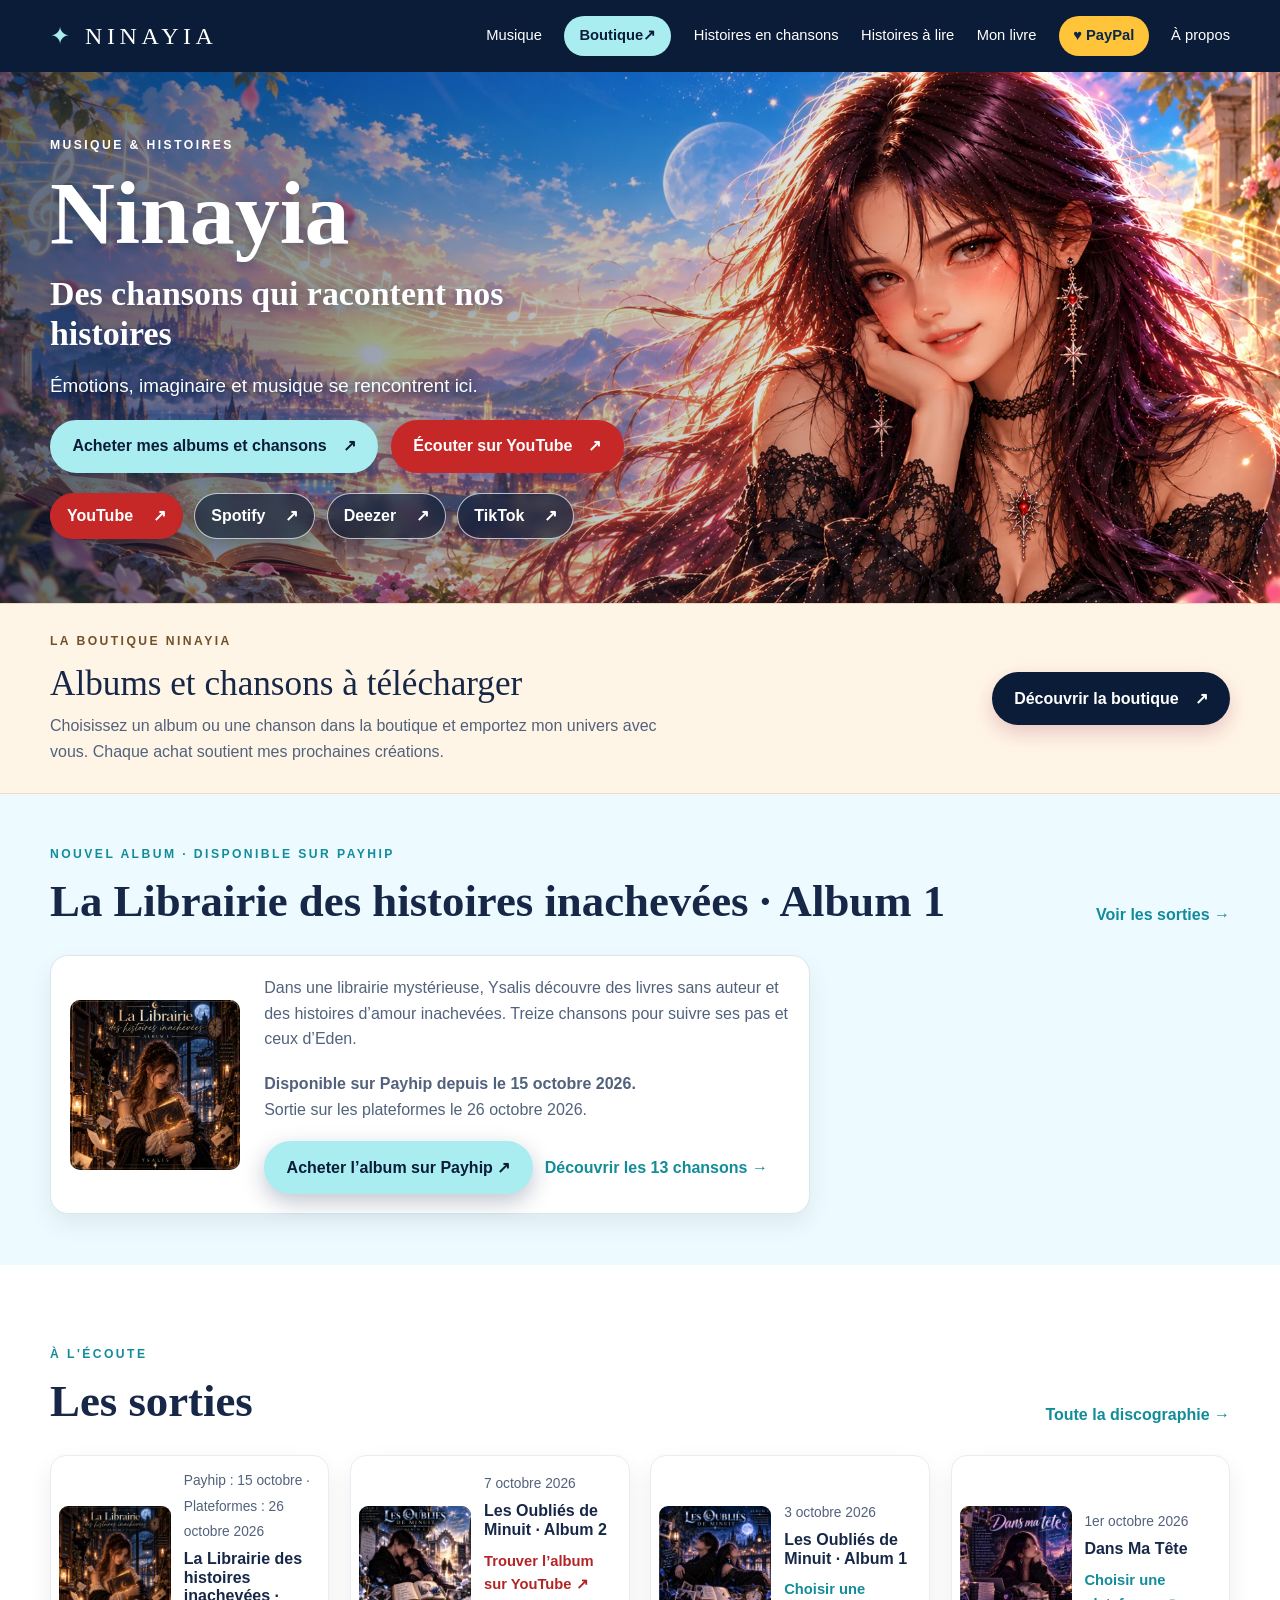
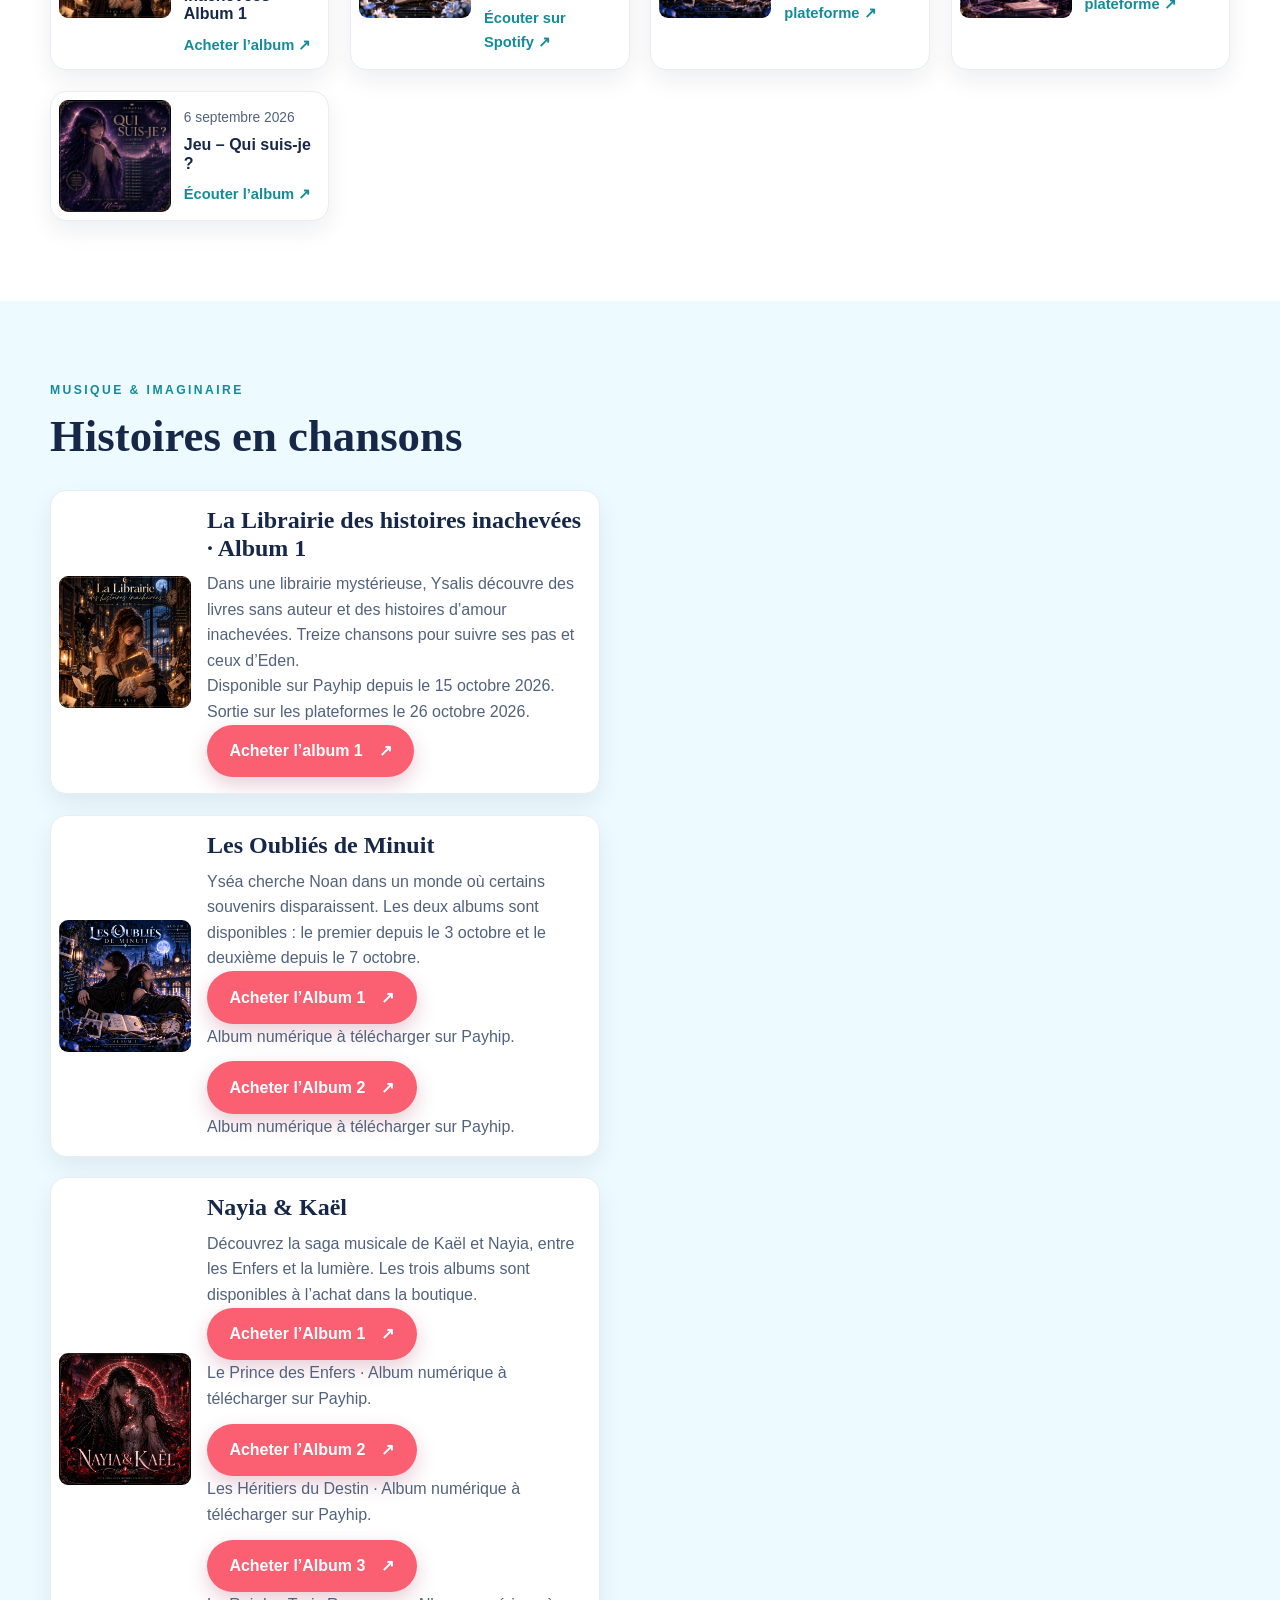
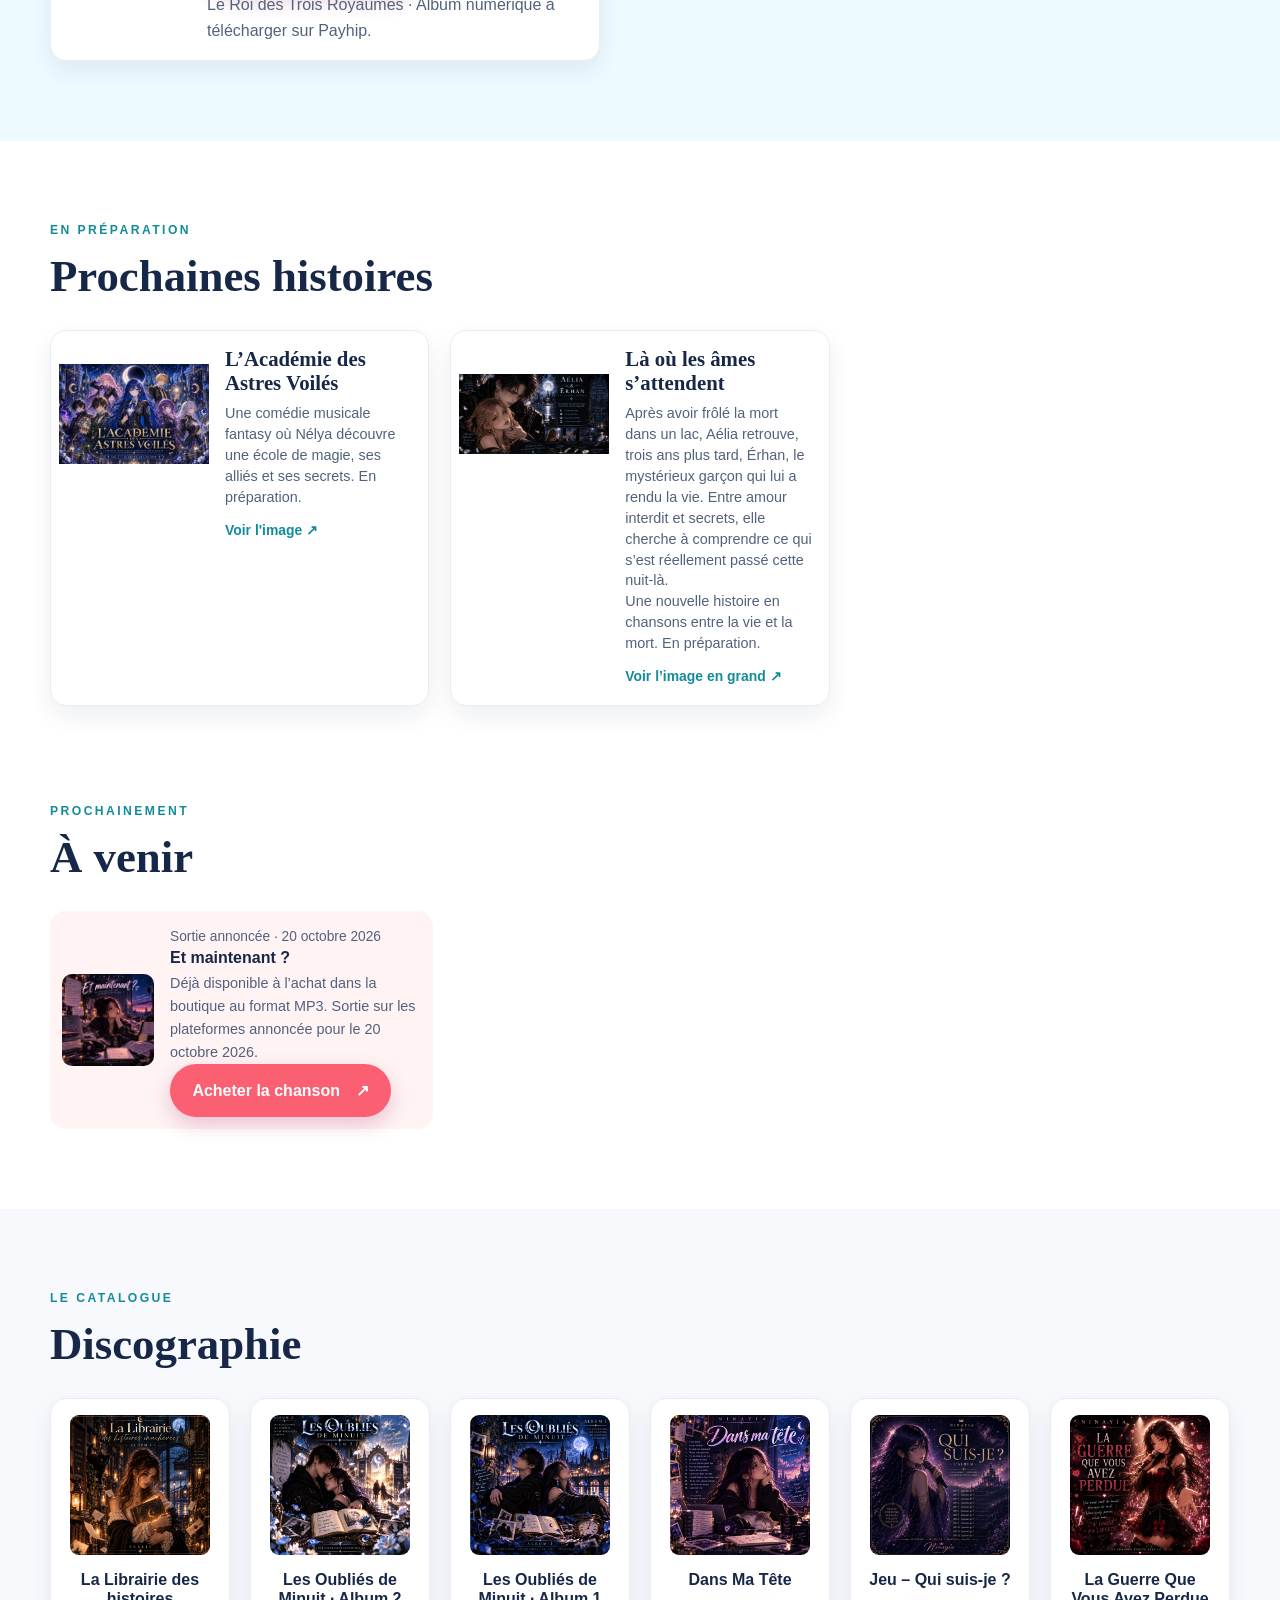
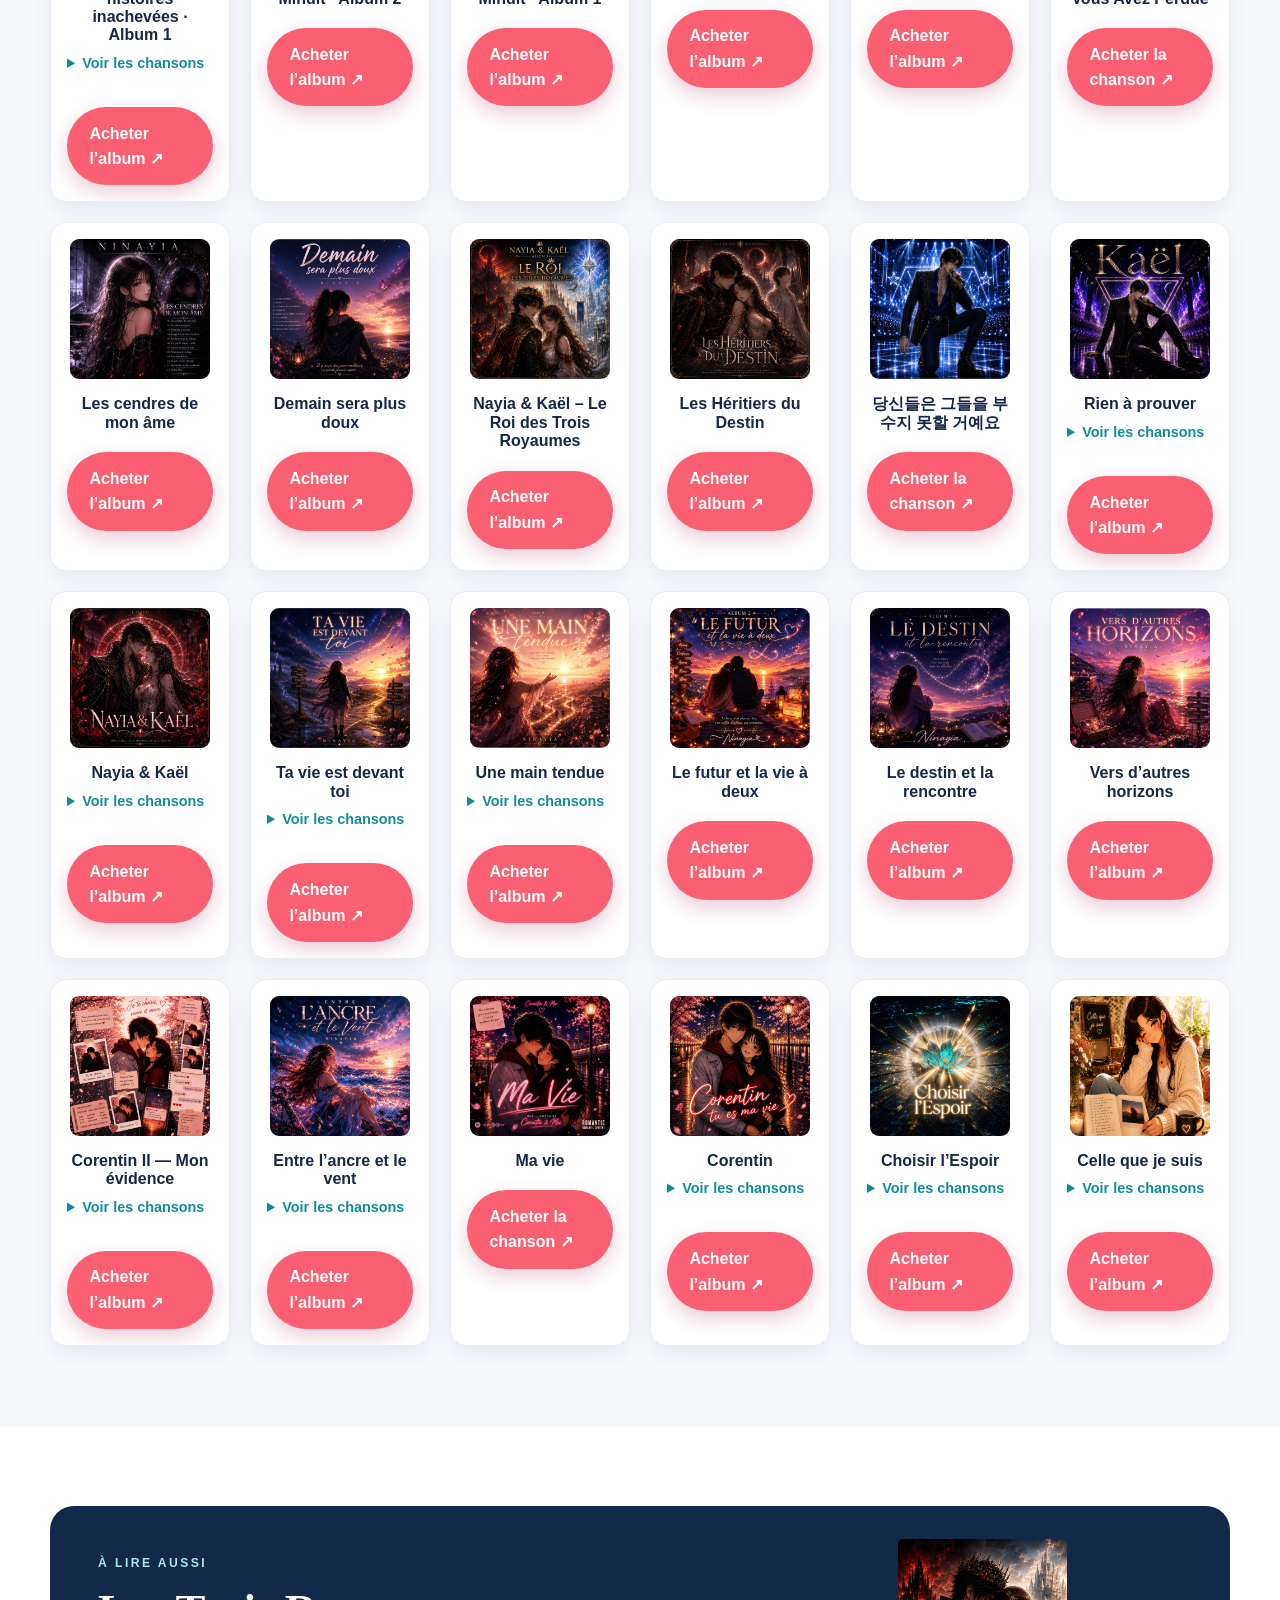
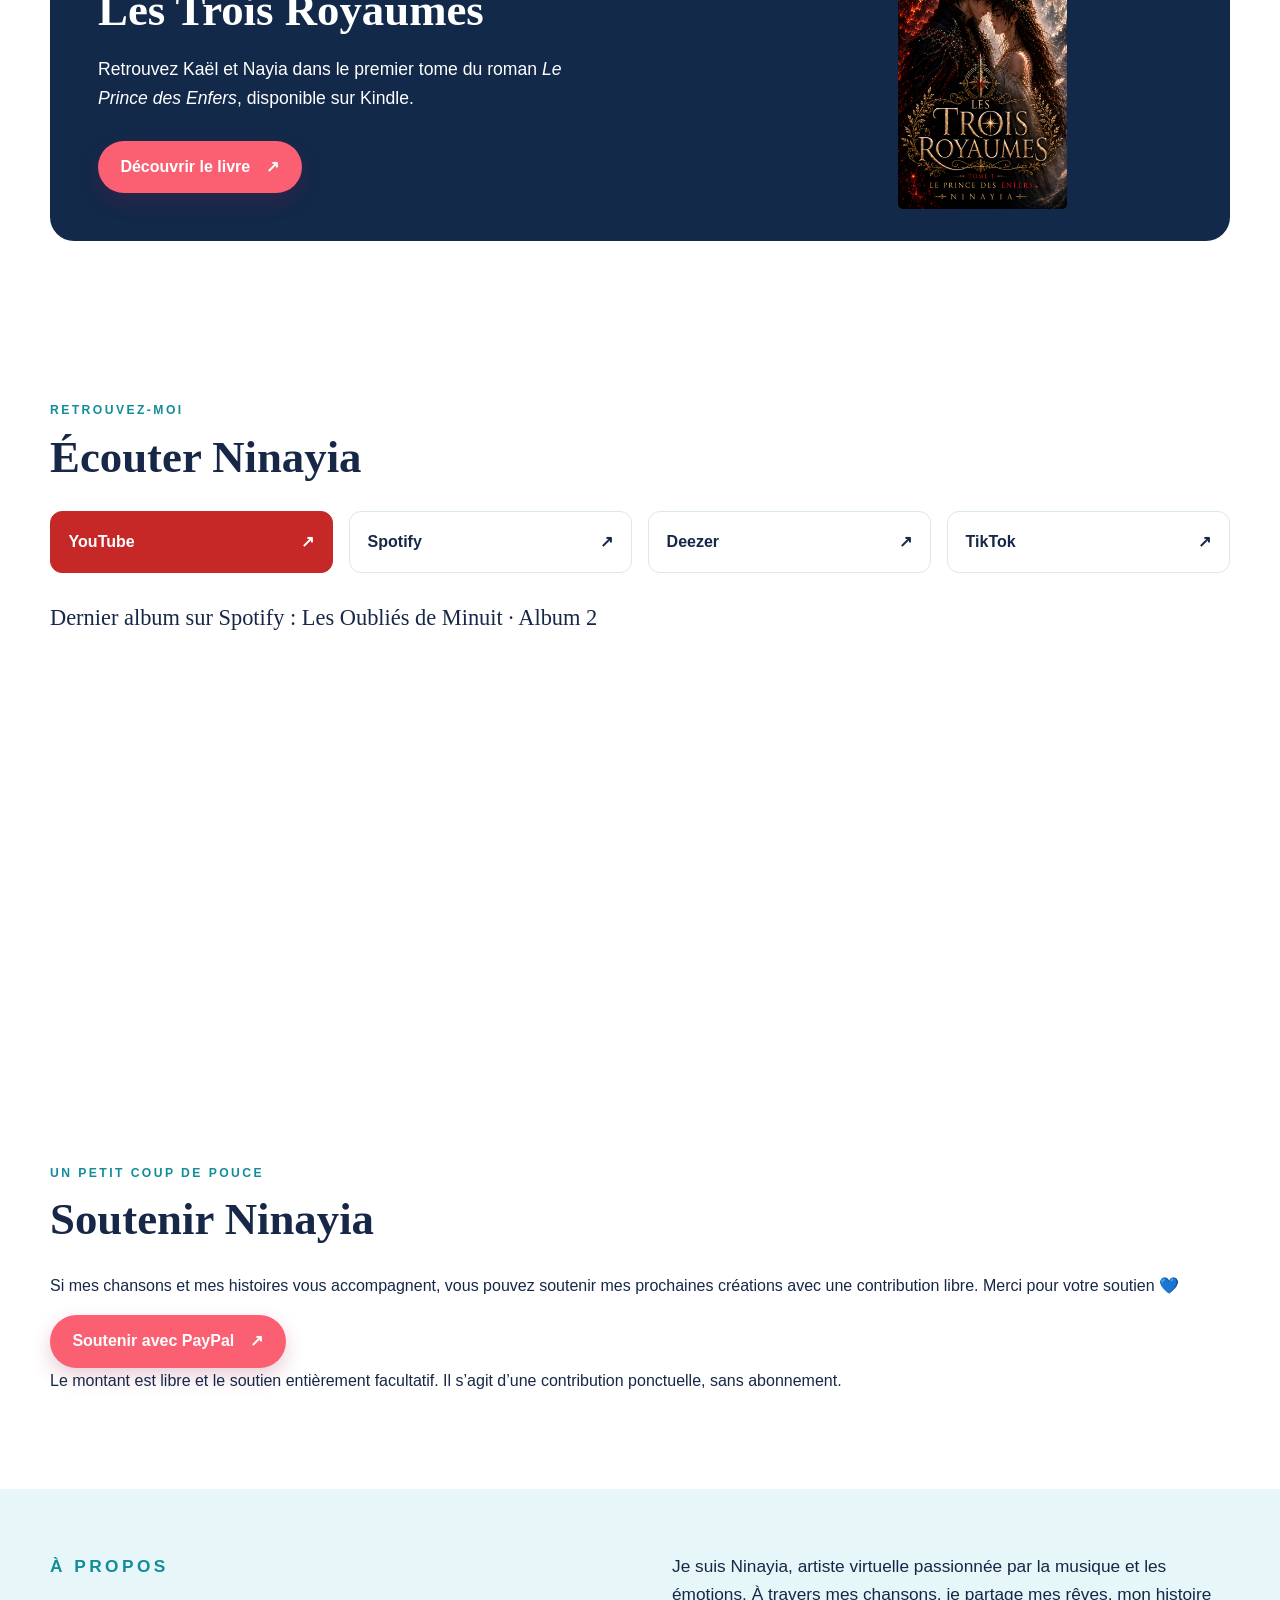
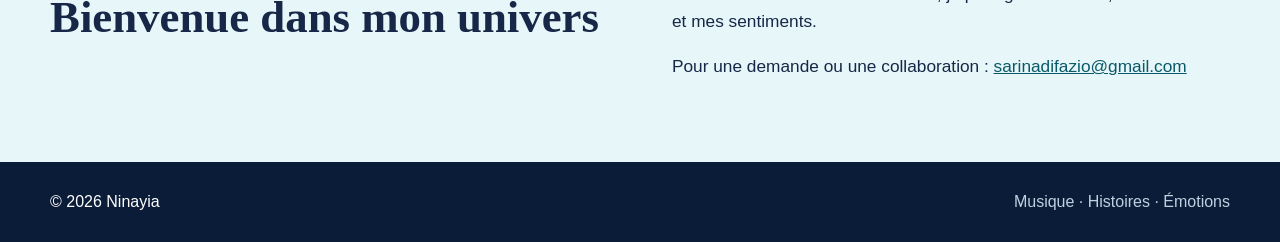
==== commit 2e612c20: "Présenter Aélia et Érhan dans les prochaines histoires" ====
--- a/index.html
+++ b/index.html
@@ -83,6 +83,7 @@
       <div class="section-heading"><div><p class="eyebrow">En préparation</p><h2>Prochaines histoires</h2></div></div>
       <div class="story-grid future-grid">
         <article class="story-card"><img src="assets/stories/academie-astres-voiles.webp" alt="Nélya, Mélya, Elyan, Kaïros, Naël, Elarys et Astréa devant l’Académie des Astres Voilés" loading="lazy" width="1536" height="1024"><div><h3>L’Académie des Astres Voilés</h3><p>Une comédie musicale fantasy où Nélya découvre une école de magie, ses alliés et ses secrets. En préparation.</p><a class="text-link" href="assets/stories/academie-astres-voiles.webp" target="_blank" rel="noopener">Voir l'image ↗</a></div></article>
+        <article class="story-card"><img src="assets/stories/aelia-erhan.webp" alt="Aélia et Érhan enlacés au bord d’un lac sous la lune" loading="lazy" width="1672" height="899"><div><h3>Là où les âmes s’attendent</h3><p>Après avoir frôlé la mort dans un lac, Aélia retrouve, trois ans plus tard, Érhan, le mystérieux garçon qui lui a rendu la vie. Entre amour interdit et secrets, elle cherche à comprendre ce qui s’est réellement passé cette nuit-là.</p><p>Une nouvelle histoire en chansons entre la vie et la mort. En préparation.</p><a class="text-link" href="assets/stories/aelia-erhan.webp" target="_blank" rel="noopener noreferrer">Voir l’image en grand ↗</a></div></article>
       </div>
     </section>
     <section id="a-venir" class="section wrap upcoming" aria-labelledby="a-venir-title">
